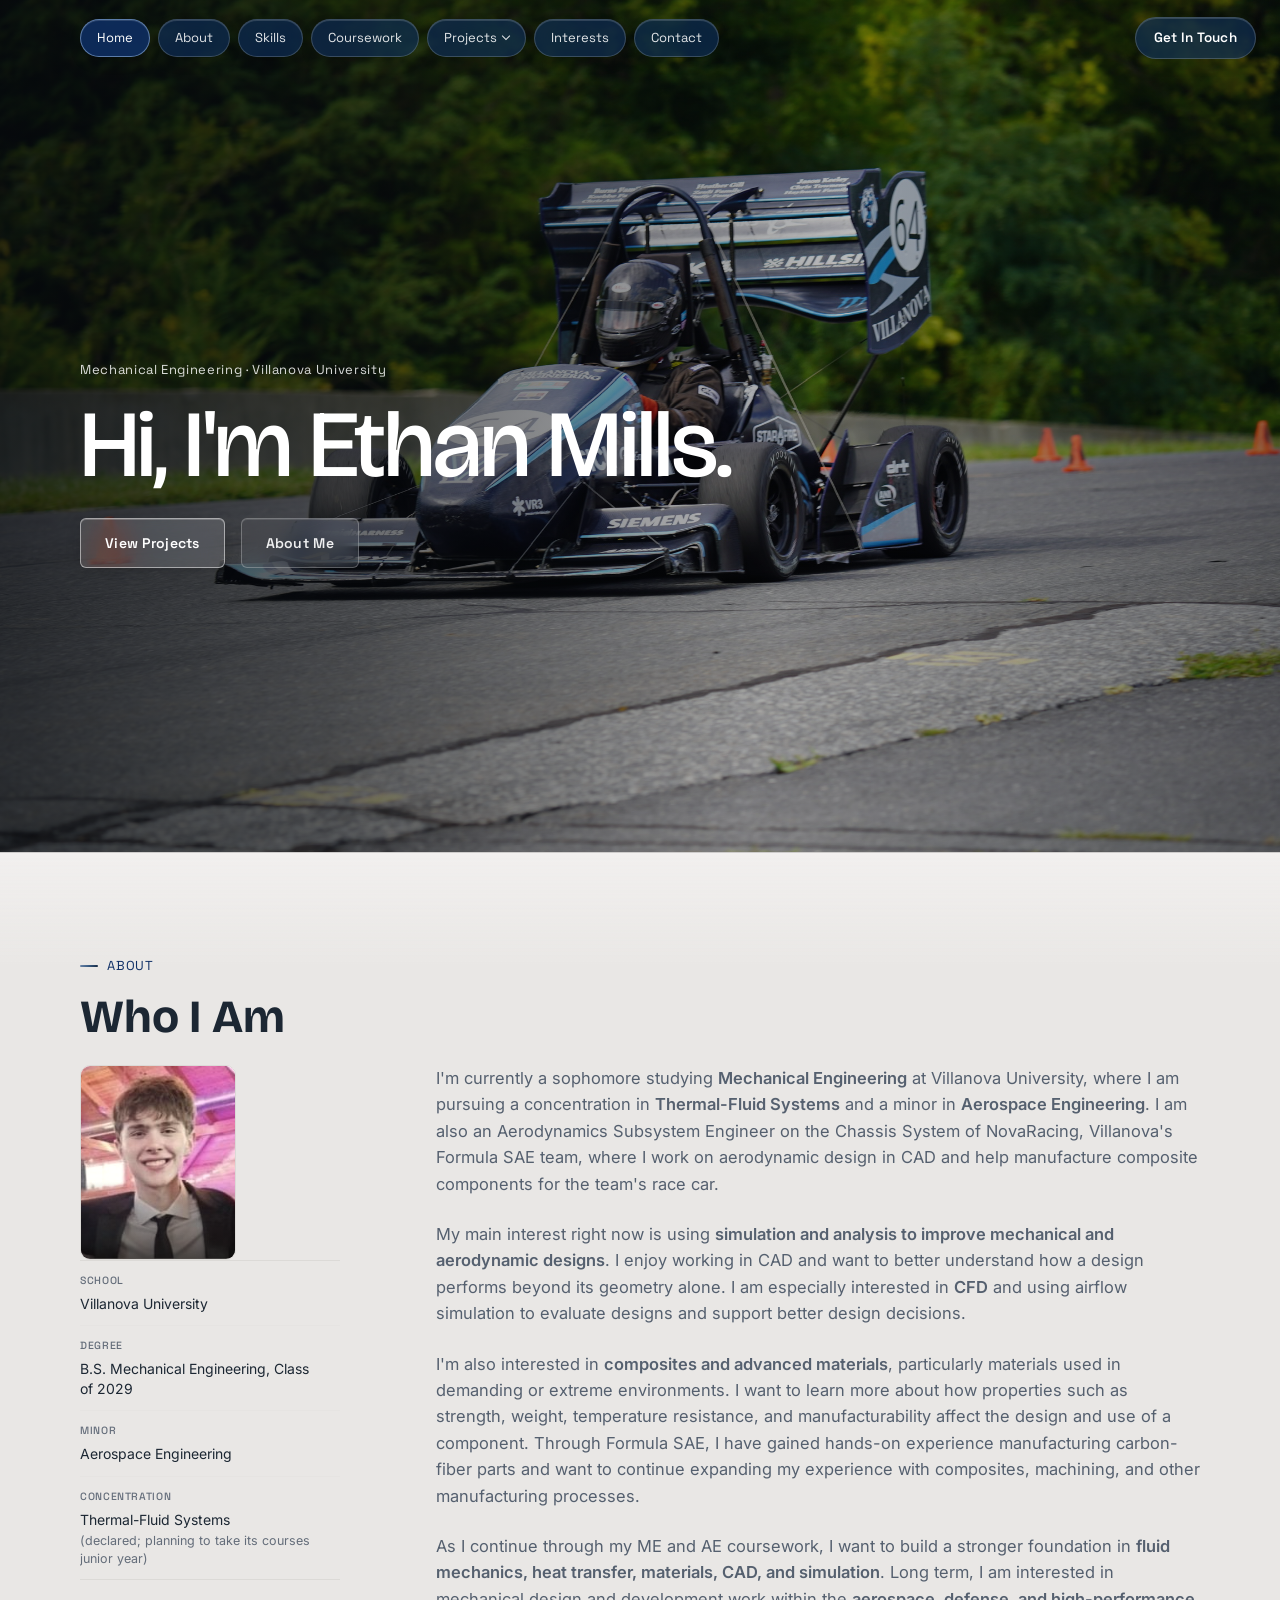
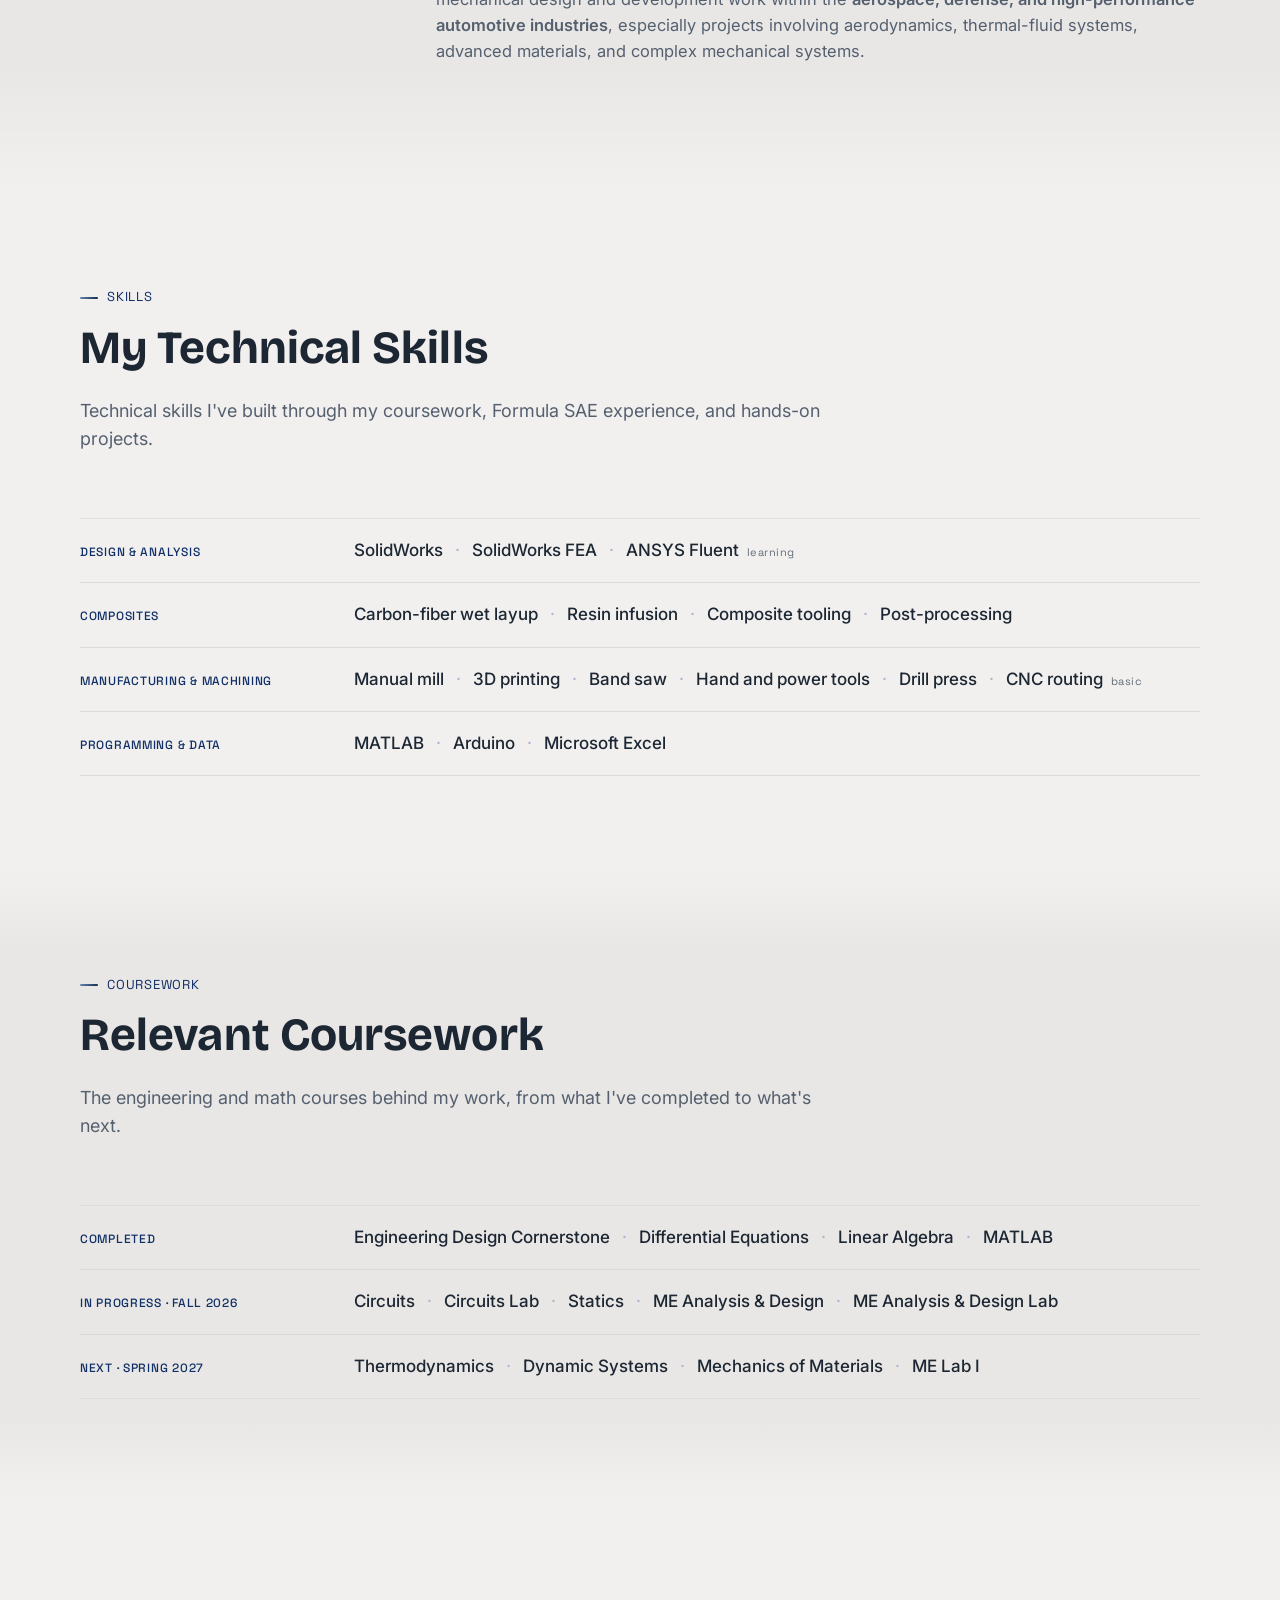
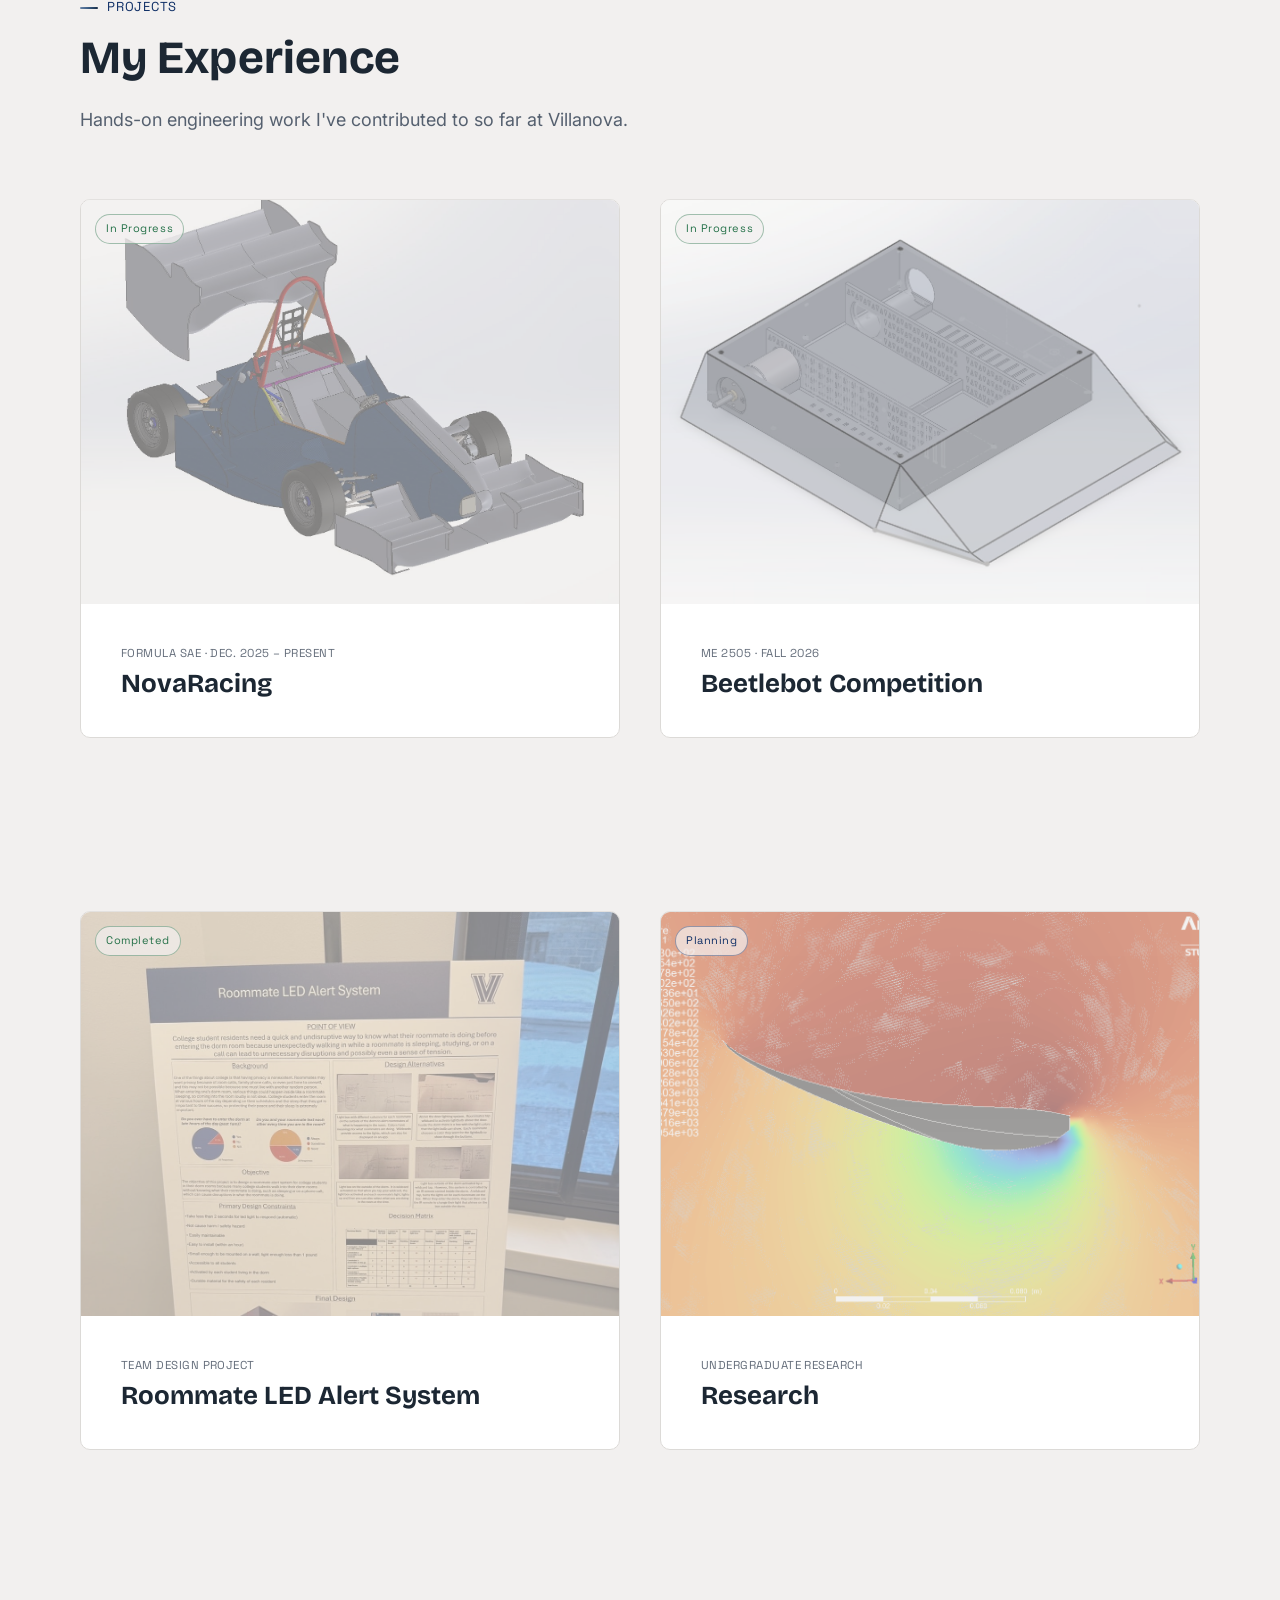
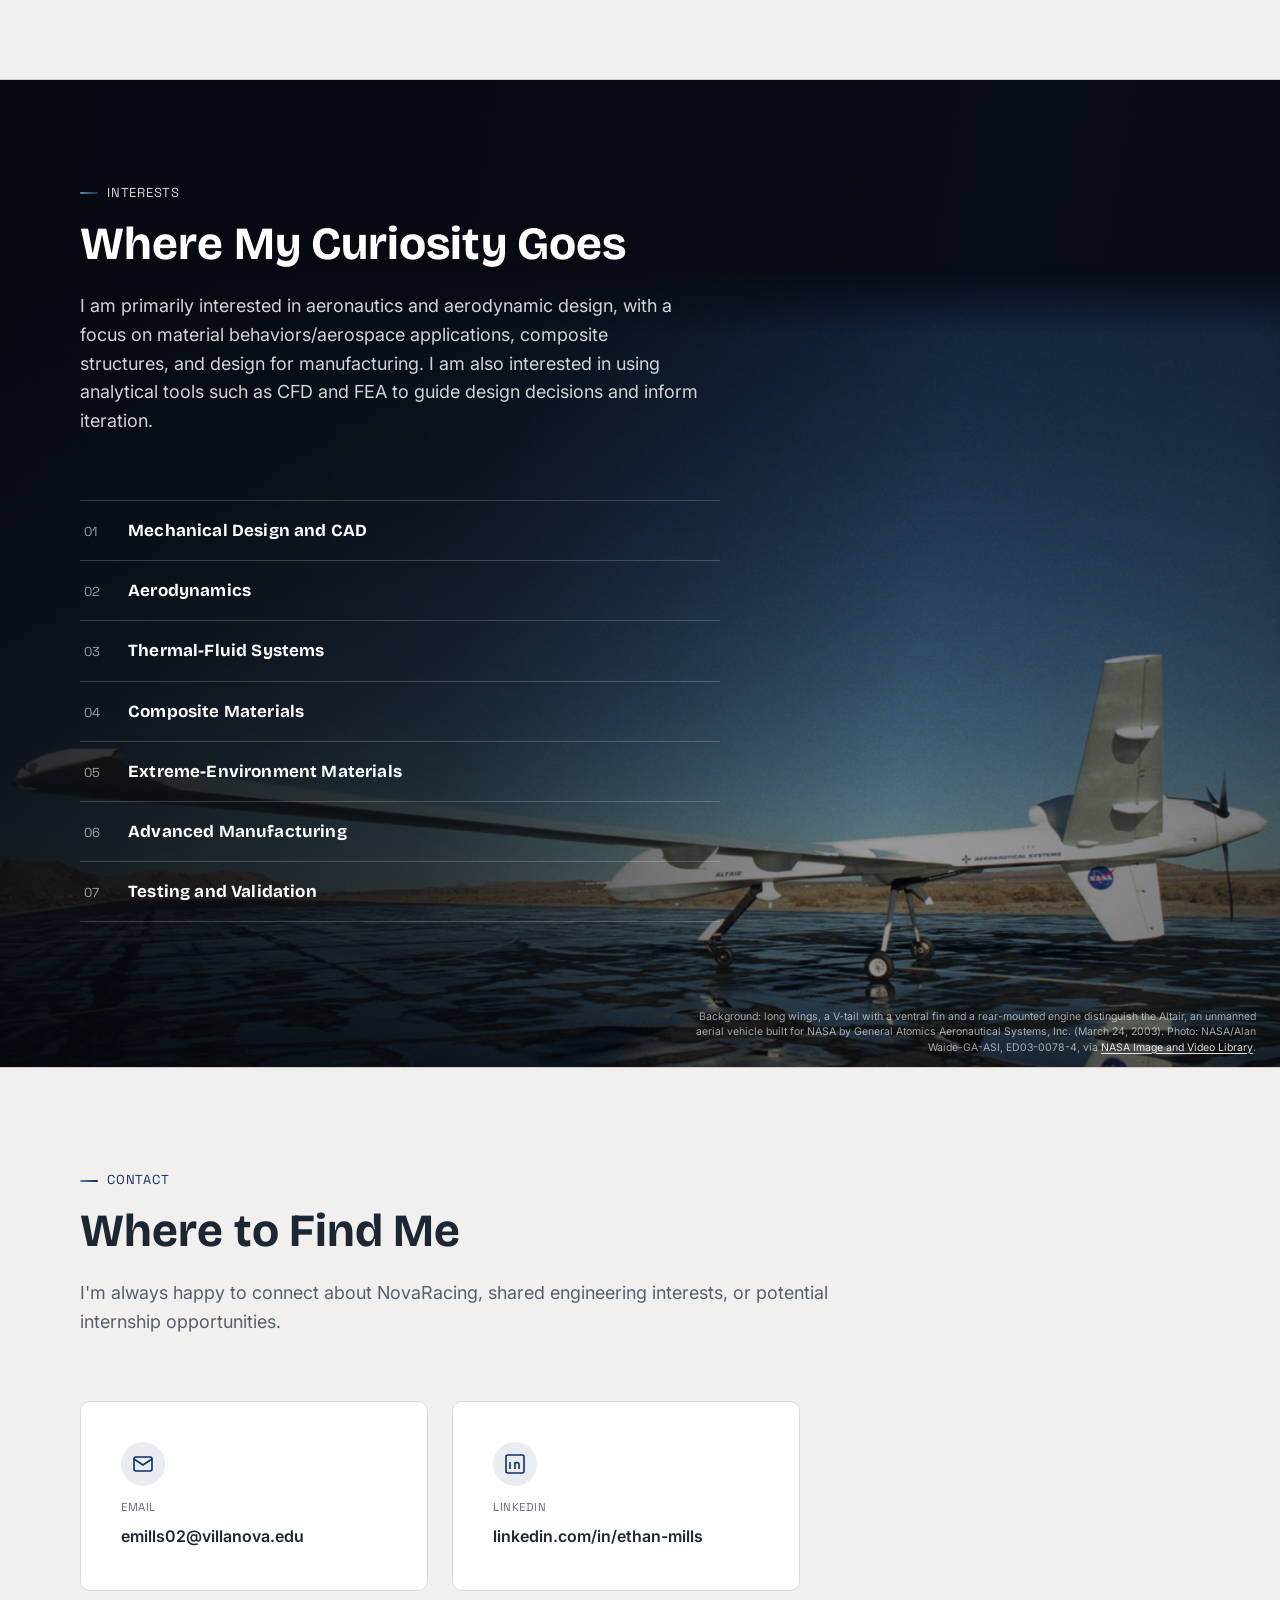
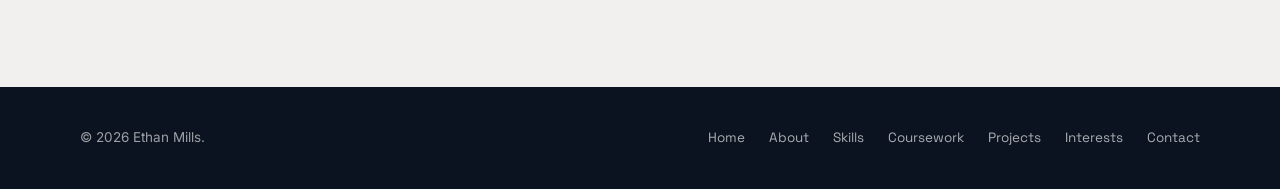
==== index.html @ c55602ef "Beetlebot makerspace header; Roommate LED selected for FRESH - Beetlebot header is now the engineeri" ====
<!DOCTYPE html>
<html lang="en">
<head>
<meta charset="UTF-8">
<meta name="viewport" content="width=device-width, initial-scale=1.0">
<title>Ethan Mills</title>
<meta name="description" content="Ethan Mills: Mechanical Engineering student at Villanova University, Aerospace Engineering minor. Aerodynamics, composites, and next-generation materials.">

<link rel="icon" href="assets/favicon.svg?v=4" type="image/svg+xml">

<link rel="preconnect" href="https://fonts.googleapis.com">
<link rel="preconnect" href="https://fonts.gstatic.com" crossorigin>
<link href="https://fonts.googleapis.com/css2?family=Bricolage+Grotesque:opsz,wght@12..96,400..800&family=Inter:wght@400;500;600;700&family=Space+Grotesk:wght@400;500;600&display=swap" rel="stylesheet">

<link rel="stylesheet" href="css/styles.css?v=92">
</head>
<body>

<div class="bg-grid" aria-hidden="true"></div>
<a class="skip-link" href="#main">Skip to main content</a>

<!-- ============ HEADER / NAV ============ -->
<header class="site-header" id="siteHeader">
  <div class="header-inner">
    <button class="nav-toggle" id="navToggle" aria-expanded="false" aria-controls="mainNav" aria-label="Toggle navigation menu">
      <span></span><span></span><span></span>
    </button>
    <nav class="main-nav" id="mainNav" aria-label="Primary">
      <a href="#home" class="nav-link">Home</a>
      <a href="#about" class="nav-link">About</a>
      <a href="#skills" class="nav-link">Skills</a>
      <a href="#coursework" class="nav-link">Coursework</a>
      <div class="nav-dropdown">
        <a href="#projects" class="nav-link nav-dropdown-trigger">Projects</a>
        <div class="nav-dropdown-menu">
          <a href="novaracing.html">NovaRacing</a>
          <a href="beetlebot.html">Beetlebot Competition</a>
          <a href="roommate-led.html">Roommate LED Alert System</a>
          <a href="#projects">Research</a>
        </div>
      </div>
      <a href="#goals" class="nav-link">Interests</a>
      <a href="#contact" class="nav-link">Contact</a>
    </nav>
    <a href="#contact" class="btn btn-primary btn-sm">Get In Touch</a>
  </div>
</header>

<div class="nav-overlay" id="navOverlay" aria-hidden="true"></div>

<main id="main">

  <!-- ============ HERO ============ -->
  <section class="hero hero--home" id="home">
    <div class="hero-bg" aria-hidden="true">
      <img src="assets/images/hero-vu-car-64.jpg" alt="" width="2304" height="1536">
      <div class="hero-bg-scrim"></div>
    </div>
    <div class="hero-content">
      <p class="eyebrow">Mechanical Engineering &middot; Villanova University</p>
      <h1 class="hero-title">Hi, I'm Ethan Mills.</h1>
      <div class="hero-actions">
        <a href="#projects" class="btn btn-primary">View Projects</a>
        <a href="#about" class="btn btn-ghost">About Me</a>
      </div>
    </div>
  </section>

  <!-- ============ ABOUT ============ -->
  <section class="section section--alt" id="about">
    <div class="section-inner">
      <p class="section-eyebrow">About</p>
      <h2 class="section-title">Who I Am</h2>

      <div class="about-grid">
        <div class="about-photo-wrap reveal">
          <div class="about-photo-frame">
            <img src="assets/images/profile.jpg" alt="Portrait of Ethan Mills" loading="lazy">
          </div>
          <dl class="story-spec about-spec">
            <div><dt>School</dt><dd>Villanova University</dd></div>
            <div><dt>Degree</dt><dd>B.S. Mechanical Engineering, Class of 2029</dd></div>
            <div><dt>Minor</dt><dd>Aerospace Engineering</dd></div>
            <div><dt>Concentration</dt><dd>Thermal-Fluid Systems <span class="spec-aside">(declared; planning to take its courses junior year)</span></dd></div>
          </dl>
        </div>

        <div class="about-copy reveal">
          <p>
            I'm currently a sophomore studying <strong>Mechanical Engineering</strong> at Villanova University, where I am pursuing a concentration in <strong>Thermal-Fluid Systems</strong> and a minor in <strong>Aerospace Engineering</strong>. I am also an Aerodynamics Subsystem Engineer on the Chassis System of NovaRacing, Villanova's Formula SAE team, where I work on aerodynamic design in CAD and help manufacture composite components for the team's race car.
          </p>
          <p>
            My main interest right now is using <strong>simulation and analysis to improve mechanical and aerodynamic designs</strong>. I enjoy working in CAD and want to better understand how a design performs beyond its geometry alone. I am especially interested in <strong>CFD</strong> and using airflow simulation to evaluate designs and support better design decisions.
          </p>
          <p>
            I'm also interested in <strong>composites and advanced materials</strong>, particularly materials used in demanding or extreme environments. I want to learn more about how properties such as strength, weight, temperature resistance, and manufacturability affect the design and use of a component. Through Formula SAE, I have gained hands-on experience manufacturing carbon-fiber parts and want to continue expanding my experience with composites, machining, and other manufacturing processes.
          </p>
          <p>
            As I continue through my ME and AE coursework, I want to build a stronger foundation in <strong>fluid mechanics, heat transfer, materials, CAD, and simulation</strong>. Long term, I am interested in mechanical design and development work within the <strong>aerospace, defense, and high-performance automotive industries</strong>, especially projects involving aerodynamics, thermal-fluid systems, advanced materials, and complex mechanical systems.
          </p>
        </div>
      </div>
    </div>
  </section>

  <!-- ============ SKILLS ============ -->
  <section class="section" id="skills">
    <div class="section-inner">
      <p class="section-eyebrow">Skills</p>
      <h2 class="section-title">My Technical Skills</h2>
      <p class="section-lede">Technical skills I've built through my coursework, Formula SAE experience, and hands-on projects.</p>

      <dl class="spec-table reveal">
        <div class="spec-row">
          <dt>Design &amp; Analysis</dt>
          <dd>
            <ul class="spec-list">
              <li>SolidWorks</li>
              <li>SolidWorks FEA</li>
              <li>ANSYS Fluent <span class="spec-note">learning</span></li>
            </ul>
          </dd>
        </div>
        <div class="spec-row">
          <dt>Composites</dt>
          <dd>
            <ul class="spec-list">
              <li>Carbon-fiber wet layup</li>
              <li>Resin infusion</li>
              <li>Composite tooling</li>
              <li>Post-processing</li>
            </ul>
          </dd>
        </div>
        <div class="spec-row">
          <dt>Manufacturing &amp; Machining</dt>
          <dd>
            <ul class="spec-list">
              <li>Manual mill</li>
              <li>3D printing</li>
              <li>Band saw</li>
              <li>Hand and power tools</li>
              <li>Drill press</li>
              <li>CNC routing <span class="spec-note">basic</span></li>
            </ul>
          </dd>
        </div>
        <div class="spec-row">
          <dt>Programming &amp; Data</dt>
          <dd>
            <ul class="spec-list">
              <li>MATLAB</li>
              <li>Arduino</li>
              <li>Microsoft Excel</li>
            </ul>
          </dd>
        </div>
      </dl>
    </div>
  </section>

  <!-- ============ COURSEWORK ============ -->
  <section class="section section--alt" id="coursework">
    <div class="section-inner">
      <p class="section-eyebrow">Coursework</p>
      <h2 class="section-title">Relevant Coursework</h2>
      <p class="section-lede">The engineering and math courses behind my work, from what I've completed to what's next.</p>

      <dl class="spec-table reveal">
        <div class="spec-row">
          <dt>Completed</dt>
          <dd>
            <ul class="spec-list">
              <li>Engineering Design Cornerstone</li>
              <li>Differential Equations</li>
              <li>Linear Algebra</li>
              <li>MATLAB</li>
            </ul>
          </dd>
        </div>
        <div class="spec-row">
          <dt>In Progress &middot; Fall 2026</dt>
          <dd>
            <ul class="spec-list">
              <li>Circuits</li>
              <li>Circuits Lab</li>
              <li>Statics</li>
              <li>ME Analysis &amp; Design</li>
              <li>ME Analysis &amp; Design Lab</li>
            </ul>
          </dd>
        </div>
        <div class="spec-row">
          <dt>Next &middot; Spring 2027</dt>
          <dd>
            <ul class="spec-list">
              <li>Thermodynamics</li>
              <li>Dynamic Systems</li>
              <li>Mechanics of Materials</li>
              <li>ME Lab I</li>
            </ul>
          </dd>
        </div>
      </dl>
    </div>
  </section>

  <!-- ============ PROJECTS ============ -->
  <section class="section" id="projects">
    <div class="section-inner">
      <p class="section-eyebrow">Projects</p>
      <h2 class="section-title">My Experience</h2>
      <p class="section-lede">Hands-on engineering work I've contributed to so far at Villanova.</p>

      <div class="projects-grid">
        <a href="novaracing.html" class="project-card reveal">
          <div class="project-card-media">
            <img src="assets/images/vu-cad-hero.jpg" alt="Full CAD render of the VU Formula SAE car with front wing, sidepods, and rear wing" width="1338" height="1161" loading="lazy">
            <div class="project-card-tag">In Progress</div>
          </div>
          <div class="project-card-body">
            <span class="project-card-eyebrow">Formula SAE &middot; Dec. 2025 &ndash; Present</span>
            <h3>NovaRacing</h3>
            <div class="project-card-more"><div class="project-card-more-inner">
              <p>Aerodynamic design and composite manufacturing for Villanova's Formula SAE race car, from VU17 carbon-fiber parts to VU18 aero package design.</p>
              <span class="project-card-link">View Project <svg viewBox="0 0 24 24" width="16" height="16" fill="none" stroke="currentColor" stroke-width="2"><path d="M5 12h14M13 5l7 7-7 7"/></svg></span>
            </div></div>
          </div>
        </a>

        <a href="beetlebot.html" class="project-card reveal">
          <div class="project-card-media project-card-media--swap">
            <img class="swap-under" src="assets/images/beetlebot-card-housing.jpg" alt="Isometric CAD view of the Beetlebot interior housing with its drive motor and triangulated divider walls" width="1100" height="825" loading="lazy">
            <img class="swap-over" src="assets/images/beetlebot-card-shell.jpg" alt="Isometric CAD view of the Beetlebot aluminum shell over the housing" width="1100" height="825" loading="lazy">
            <div class="project-card-tag">In Progress</div>
          </div>
          <div class="project-card-body">
            <span class="project-card-eyebrow">ME 2505 &middot; Fall 2026</span>
            <h3>Beetlebot Competition</h3>
            <div class="project-card-more"><div class="project-card-more-inner">
              <p>A group project for ME 2505: designing and building a combat robot for the course's yearly competition, then battling it against other teams' robots.</p>
              <span class="project-card-link">View Project <svg viewBox="0 0 24 24" width="16" height="16" fill="none" stroke="currentColor" stroke-width="2"><path d="M5 12h14M13 5l7 7-7 7"/></svg></span>
            </div></div>
          </div>
        </a>

        <a href="roommate-led.html" class="project-card reveal">
          <div class="project-card-media project-card-media--poster">
            <img src="assets/images/led-poster.jpg" alt="Roommate LED Alert System project poster" width="1206" height="1574" loading="lazy">
            <div class="project-card-tag">Completed</div>
          </div>
          <div class="project-card-body">
            <span class="project-card-eyebrow">Team Design Project</span>
            <h3>Roommate LED Alert System</h3>
            <div class="project-card-more"><div class="project-card-more-inner">
              <p>A light box that shows college roommates what's happening inside the dorm before they walk in. Selected for Villanova's Freshman Engineering Showcase (FRESH); I led the hardware: the SolidWorks enclosure and its fabrication.</p>
              <span class="project-card-link">View Project <svg viewBox="0 0 24 24" width="16" height="16" fill="none" stroke="currentColor" stroke-width="2"><path d="M5 12h14M13 5l7 7-7 7"/></svg></span>
            </div></div>
          </div>
        </a>

        <div class="project-card reveal">
          <div class="project-card-media">
            <img src="assets/images/cfd-pressure-contour.png" alt="ANSYS Fluent pressure contour around an airfoil in a wind tunnel simulation" loading="lazy">
            <div class="project-card-tag project-card-tag--pending">Planning</div>
          </div>
          <div class="project-card-body">
            <span class="project-card-eyebrow">Undergraduate Research</span>
            <h3>Research</h3>
            <div class="project-card-more"><div class="project-card-more-inner">
              <p>Looking to join a professor's lab for hands-on wind tunnel or fluids research. Currently searching for the right opportunity and advisor.</p>
            </div></div>
          </div>
        </div>
      </div>
    </div>
  </section>

  <!-- ============ INTERESTS ============ -->
  <section class="section goals-section" id="goals">
    <div class="goals-bg" aria-hidden="true">
      <img src="assets/images/nasa-altair-uav.jpg" alt="" loading="lazy" width="3000" height="1875">
      <div class="goals-bg-scrim"></div>
    </div>
    <div class="section-inner">
      <p class="section-eyebrow">Interests</p>
      <h2 class="section-title">Where My Curiosity Goes</h2>

      <p class="section-lede">
        I am primarily interested in aeronautics and aerodynamic design, with a focus on material
        behaviors/aerospace applications, composite structures, and design for manufacturing. I am
        also interested in using analytical tools such as CFD and FEA to guide design decisions
        and inform iteration.
      </p>

      <div class="interest-index reveal">
        <div class="interest-row" tabindex="0">
          <div class="interest-row-top"><span class="interest-num">01</span><span class="interest-name">Mechanical Design and CAD</span></div>
          <div class="interest-desc"><p>Designing parts and assemblies for performance, packaging, strength, and manufacturability.</p></div>
        </div>
        <div class="interest-row" tabindex="0">
          <div class="interest-row-top"><span class="interest-num">02</span><span class="interest-name">Aerodynamics</span></div>
          <div class="interest-desc"><p>How airflow interacts with geometry to shape vehicle and component performance.</p></div>
        </div>
        <div class="interest-row" tabindex="0">
          <div class="interest-row-top"><span class="interest-num">03</span><span class="interest-name">Thermal-Fluid Systems</span></div>
          <div class="interest-desc"><p>How heat transfer and fluid flow affect mechanical and aerospace systems.</p></div>
        </div>
        <div class="interest-row" tabindex="0">
          <div class="interest-row-top"><span class="interest-num">04</span><span class="interest-name">Composite Materials</span></div>
          <div class="interest-desc"><p>Lightweight materials with high strength and stiffness for their weight.</p></div>
        </div>
        <div class="interest-row" tabindex="0">
          <div class="interest-row-top"><span class="interest-num">05</span><span class="interest-name">Extreme-Environment Materials</span></div>
          <div class="interest-desc"><p>Materials built for high temperatures, heavy loads, and harsh conditions.</p></div>
        </div>
        <div class="interest-row" tabindex="0">
          <div class="interest-row-top"><span class="interest-num">06</span><span class="interest-name">Advanced Manufacturing</span></div>
          <div class="interest-desc"><p>Machining, additive manufacturing, and composites that turn designs into real parts.</p></div>
        </div>
        <div class="interest-row" tabindex="0">
          <div class="interest-row-top"><span class="interest-num">07</span><span class="interest-name">Testing and Validation</span></div>
          <div class="interest-desc"><p>Comparing predictions with physical tests to see how well a design really works.</p></div>
        </div>
      </div>
    </div>
    <p class="photo-credit">
      Background: long wings, a V-tail with a ventral fin and a rear-mounted engine distinguish the Altair, an unmanned aerial vehicle built for NASA by General Atomics Aeronautical Systems, Inc. (March 24, 2003).
      Photo: NASA/Alan Waide-GA-ASI, ED03-0078-4, via <a href="https://images.nasa.gov/details/ED03-0078-4" target="_blank" rel="noopener noreferrer">NASA Image and Video Library</a>.
    </p>
  </section>

  <!-- ============ CONTACT ============ -->
  <section class="section" id="contact">
    <div class="section-inner">
      <p class="section-eyebrow">Contact</p>
      <h2 class="section-title">Where to Find Me</h2>
      <p class="section-lede">
        I'm always happy to connect about NovaRacing, shared engineering interests, or potential
        internship opportunities.
      </p>

      <div class="contact-grid">
        <a class="contact-card reveal" href="mailto:emills02@villanova.edu">
          <span class="contact-icon" aria-hidden="true">
            <svg viewBox="0 0 24 24" width="24" height="24" fill="none" stroke="currentColor" stroke-width="1.6"><rect x="3" y="5" width="18" height="14" rx="2"/><path d="M3 7l9 6 9-6"/></svg>
          </span>
          <span class="contact-label">Email</span>
          <span class="contact-value">emills02@villanova.edu</span>
        </a>

        <a class="contact-card reveal" href="https://www.linkedin.com/in/ethan-mills-78b522292" target="_blank" rel="noopener noreferrer">
          <span class="contact-icon" aria-hidden="true">
            <svg viewBox="0 0 24 24" width="24" height="24" fill="none" stroke="currentColor" stroke-width="1.6"><rect x="3" y="3" width="18" height="18" rx="2"/><path d="M7 10v7M7 7v.01M12 17v-4.5a2 2 0 0 1 4 0V17M12 17v-7"/></svg>
          </span>
          <span class="contact-label">LinkedIn</span>
          <span class="contact-value">linkedin.com/in/ethan-mills</span>
        </a>
      </div>
    </div>
  </section>

</main>

<!-- ============ FOOTER ============ -->
<footer class="site-footer">
  <div class="footer-inner">
    <span>&copy; <span id="year"></span> Ethan Mills.</span>
    <nav class="footer-nav" aria-label="Footer">
      <a href="#home">Home</a>
      <a href="#about">About</a>
      <a href="#skills">Skills</a>
      <a href="#coursework">Coursework</a>
      <a href="#projects">Projects</a>
      <a href="#goals">Interests</a>
      <a href="#contact">Contact</a>
    </nav>
  </div>
</footer>

<script src="js/main.js?v=50"></script>
</body>
</html>
---- css/styles.css ----
/* ===================================================================
   Ethan Mills — Engineering Portfolio
   Professional light design system — dark blue on white and gray.
=================================================================== */

:root{
  /* Professional light base — one flat, neutral off-white everywhere
     (#F2F0EF — barely off pure white, gray-leaning, no yellow), with
     white cards layered on top for depth/separation. */
  --bg:            #f2f0ef;
  --bg-rgb:        242,240,239;
  --bg-alt:        #e9e7e5;
  --surface:       #ffffff;
  --surface-2:     #f7f6f5;
  --border:        #dcdad7;
  --border-soft:   #e6e4e2;

  --text:          #1c2733;
  --text-dim:      #55606f;
  --text-faint:    #646d7a;  /* 4.6:1 on --bg, 5.3:1 on white */

  /* Primary accent: dark, saturated navy blue — tertiary color, used for
     interactive elements, emphasis, and the header bar */
  --accent:        #0f2f66;
  --accent-rgb:    15,47,102;
  --accent-dim:    #a9b8d0;
  --accent-soft:   #254a8c;

  /* Secondary accent: kept for structural compatibility, muted gray-blue */
  --accent-2:      #5b6b80;
  --accent-2-rgb:  91,107,128;

  --success:       #237047;  /* darkened for small-text contrast */
  --success-rgb:   35,112,71;

  /* Jet gradient — a light-to-dark navy progression (previously a
     blue/red/amber rainbow) so trim accents read as solid and
     professional rather than multicolored. */
  --jet-blue:  #6f89ab;
  --jet-red:   #35577e;
  --jet-amber: #16283f;
  --gradient-jet: linear-gradient(135deg, var(--jet-blue) 0%, var(--jet-red) 52%, var(--jet-amber) 100%);

  /* Unused legacy variant, left as-is (no active consumers). */
  --jet-blue-vivid:  #1a6fd1;
  --jet-red-vivid:   #e9637b;
  --jet-amber-vivid: #e8af5e;
  --jet-black-lead:  #05070c;
  --jet-navy-lead:   #0c2247;
  --gradient-jet-btn: linear-gradient(135deg, var(--jet-black-lead) 0%, var(--jet-navy-lead) 16%, var(--jet-blue-vivid) 38%, var(--jet-blue-vivid) 50%, var(--jet-red-vivid) 76%, var(--jet-amber-vivid) 100%);

  /* Three type roles, used consistently across both pages:
     --font-head  headers and titles
     --font-body  body text (paragraphs, list items, captions)
     --font-mono  navigation, buttons, and small labels */
  --font-head: 'Bricolage Grotesque', 'Inter', sans-serif;
  --font-body: 'Inter', sans-serif;
  --font-mono: 'Space Grotesk', ui-monospace, monospace;

  --space-xs: 8px;
  --space-sm: 16px;
  --space-md: 24px;
  --space-lg: 40px;
  --space-xl: 64px;
  --space-2xl: 96px;

  --radius: 10px;
  --radius-sm: 6px;

  --header-h: 76px;
  /* Side padding for page content. Wider on desktop so the collapsed nav
     hamburger sits in empty space at the left instead of over content. */
  --gutter: var(--space-md);

  --ease: cubic-bezier(0.22, 1, 0.36, 1);
  --ease-soft: cubic-bezier(0.45, 0, 0.2, 1);
}
@media (min-width: 901px){ :root{ --gutter: 80px; } }

/* ============ RESET ============ */
*, *::before, *::after{ box-sizing: border-box; }
html{ scroll-behavior: smooth; }
@media (prefers-reduced-motion: reduce){
  html{ scroll-behavior: auto; }
  *, *::before, *::after{ animation-duration: 0.001ms !important; animation-iteration-count: 1 !important; transition-duration: 0.001ms !important; scroll-behavior: auto !important; }
}

body{
  margin: 0;
  background: var(--bg);
  color: var(--text);
  font-family: var(--font-body);
  font-size: 16px;
  line-height: 1.6;
  -webkit-font-smoothing: antialiased;
  overflow-x: hidden;
}

img{ max-width: 100%; display: block; }
a{ color: inherit; text-decoration: none; }
ul{ margin: 0; padding: 0; list-style: none; }
h1,h2,h3,h4{ font-family: var(--font-head); font-weight: 700; margin: 0; line-height: 1.05; letter-spacing: 0.002em; }
p{ margin: 0; }
button{ font-family: inherit; cursor: pointer; background: none; border: none; color: inherit; }

:focus-visible{ outline: 2px solid var(--accent); outline-offset: 3px; border-radius: 4px; }

.skip-link{
  position: absolute; left: -9999px; top: 0;
  background: var(--accent); color: #ffffff;
  padding: 12px 18px; z-index: 999; font-weight: 600;
  border-radius: 0 0 8px 0;
}
.skip-link:focus{ left: 0; }

/* Custom scrollbar — thin, signal-blue thumb on graphite track */
html{ scrollbar-color: var(--accent-dim) var(--bg-alt); scrollbar-width: thin; }
::-webkit-scrollbar{ width: 10px; height: 10px; }
::-webkit-scrollbar-track{ background: var(--bg-alt); }
::-webkit-scrollbar-thumb{ background: linear-gradient(180deg, var(--jet-blue), var(--jet-red)); border-radius: 6px; border: 2px solid var(--bg-alt); opacity: 0.7; }
::-webkit-scrollbar-thumb:hover{ background: linear-gradient(180deg, var(--jet-blue), var(--jet-amber)); }

.bg-grid{
  position: fixed; inset: 0; z-index: 0; pointer-events: none;
  background-image:
    radial-gradient(ellipse 46% 30% at 8% 6%, rgba(var(--accent-rgb),0.045), transparent 68%),
    radial-gradient(ellipse 42% 28% at 92% 90%, rgba(var(--accent-rgb),0.035), transparent 68%),
    linear-gradient(rgba(var(--accent-rgb),0.05) 1px, transparent 1px),
    linear-gradient(90deg, rgba(var(--accent-rgb),0.05) 1px, transparent 1px);
  background-size: auto, auto, 56px 56px, 56px 56px;
  background-repeat: no-repeat, no-repeat, repeat, repeat;
  mask-image: radial-gradient(ellipse 80% 60% at 50% 0%, black 40%, transparent 90%);
}

/* ============ LAYOUT ============ */
.section{ position: relative; z-index: 1; padding: var(--space-2xl) var(--gutter); }
.section--alt{ background: linear-gradient(180deg, transparent, var(--bg-alt) 12%, var(--bg-alt) 88%, transparent); }
.section-inner{ max-width: 1180px; margin: 0 auto; }

.section-eyebrow{
  font-family: var(--font-mono); font-size: 13px; letter-spacing: 0.06em;
  color: var(--accent); margin-bottom: var(--space-sm); text-transform: uppercase;
  display: inline-flex; align-items: center; gap: 9px;
}
.section-eyebrow::before{
  content: ""; display: inline-block; width: 18px; height: 2px; border-radius: 2px;
  background: var(--gradient-jet); flex-shrink: 0;
}
.section-title{ font-size: clamp(30px, 4vw, 46px); margin-bottom: var(--space-md); }
.section-lede{ font-size: 18px; color: var(--text-dim); max-width: 760px; margin-bottom: var(--space-xl); }

/* Reveal: a technical "drafting wipe" instead of a plain fade */
.reveal{
  opacity: 0; transform: translateY(18px);
  clip-path: inset(0 0 12% 0);
  transition: opacity 0.6s var(--ease), transform 0.6s var(--ease), clip-path 0.6s var(--ease);
}
.reveal.is-visible{ opacity: 1; transform: none; clip-path: inset(0 0 0 0); }

/* ============ BUTTONS ============ */
.btn{
  display: inline-flex; align-items: center; gap: 8px;
  padding: 13px 24px; border-radius: var(--radius-sm);
  font-family: var(--font-mono); font-weight: 600; font-size: 14px; letter-spacing: 0.02em;
  border: 1px solid transparent;
  transition: transform 0.2s var(--ease), background 0.2s var(--ease), border-color 0.2s var(--ease), box-shadow 0.2s var(--ease);
  white-space: nowrap; position: relative;
}
.btn:hover{ transform: translateY(-2px); }
/* Glass "window" buttons: a dark, faintly translucent pane with a soft
   blue glow, rather than a solid filled box. Primary carries a
   brighter glow and accent-colored text; ghost is the quieter twin. */
.btn-primary{
  background: rgba(var(--bg-rgb),0.55); color: var(--accent);
  border-color: rgba(var(--accent-rgb),0.45);
  box-shadow: 0 0 18px -2px rgba(var(--accent-rgb),0.35), inset 0 0 14px -6px rgba(var(--accent-rgb),0.25);
  backdrop-filter: blur(6px); -webkit-backdrop-filter: blur(6px);
}
.btn-primary:hover{
  border-color: var(--accent); background: rgba(var(--bg-rgb),0.7);
  box-shadow: 0 0 26px -2px rgba(var(--accent-rgb),0.55), inset 0 0 18px -6px rgba(var(--accent-rgb),0.35);
}
.btn-ghost{
  background: rgba(var(--bg-rgb),0.35); border-color: rgba(var(--accent-rgb),0.2); color: var(--text);
  box-shadow: 0 0 12px -4px rgba(var(--accent-rgb),0.16);
  backdrop-filter: blur(6px); -webkit-backdrop-filter: blur(6px);
}
.btn-ghost:hover{
  border-color: rgba(var(--accent-rgb),0.5); background: rgba(var(--bg-rgb),0.5);
  box-shadow: 0 0 18px -4px rgba(var(--accent-rgb),0.3);
}
.btn-sm{ padding: 9px 18px; font-size: 13.5px; }

/* ============ HEADER ============ */
/* No bar: the header is a transparent, click-through layer holding
   floating glass bubbles. Nothing on .site-header itself may use
   transform/filter/backdrop-filter, or it would become the containing
   block for the fixed mobile drawer inside it. */
.site-header{
  position: fixed; top: 0; left: 0; right: 0; z-index: 100;
  height: var(--header-h); display: flex; align-items: center;
  pointer-events: none;
}
/* Full width and unpositioned, so the hamburger anchors to the viewport's
   left edge (in the page gutter) and the bubbles start just right of it. */
.header-inner{
  width: 100%; padding: 0 var(--space-md) 0 var(--gutter);
  display: flex; align-items: center; gap: var(--space-md);
}
.nav-toggle, .main-nav, .header-inner > .btn{ pointer-events: auto; }
.header-inner > .btn{ margin-left: auto; }

/* Shared glass-bubble surface. Navy-tinted so it stays legible over the
   dark photo heroes and the light page alike. */
.nav-link, .nav-toggle, .site-header .btn-primary{
  background: rgba(var(--accent-rgb),0.58);
  border: 1px solid rgba(255,255,255,0.18);
  backdrop-filter: blur(16px) saturate(1.6); -webkit-backdrop-filter: blur(16px) saturate(1.6);
  box-shadow: 0 6px 20px -10px rgba(0,0,0,0.45), inset 0 1px 0 rgba(255,255,255,0.14);
}

.main-nav{ display: flex; align-items: center; gap: 8px; }
.nav-link{
  display: inline-flex; align-items: center; padding: 8px 16px; border-radius: 999px;
  font-family: var(--font-mono); font-size: 13px; color: rgba(255,255,255,0.88); white-space: nowrap;
  transition: background 0.2s var(--ease), border-color 0.2s var(--ease), color 0.2s var(--ease);
}
.nav-link:hover{ background: rgba(var(--accent-rgb),0.78); border-color: rgba(255,255,255,0.32); color: #ffffff; }
.nav-link.is-active{ background: rgba(var(--accent-rgb),0.86); border-color: rgba(157,192,239,0.55); color: #ffffff; }

/* The CTA: the same glass fill as the hamburger and nav bubbles, so it
   reads at the same opacity all the way down the page. */
.site-header .btn-primary{
  color: #ffffff; border-radius: 999px;
}
.site-header .btn-primary:hover{ background: var(--accent); border-color: rgba(255,255,255,0.7); }

/* Hero buttons sit on a dark photo: light glass */
.hero .btn-primary{
  background: rgba(255,255,255,0.14); color: #ffffff; border-color: rgba(255,255,255,0.5);
  backdrop-filter: blur(14px) saturate(1.5); -webkit-backdrop-filter: blur(14px) saturate(1.5);
  box-shadow: 0 4px 20px -8px rgba(0,0,0,0.45), inset 0 1px 0 rgba(255,255,255,0.22);
}
.hero .btn-primary:hover{ background: rgba(255,255,255,0.24); border-color: rgba(255,255,255,0.8); }
.hero .btn-ghost{
  background: rgba(255,255,255,0.05); color: rgba(255,255,255,0.92); border-color: rgba(255,255,255,0.26);
  backdrop-filter: blur(10px) saturate(1.3); -webkit-backdrop-filter: blur(10px) saturate(1.3);
  box-shadow: inset 0 1px 0 rgba(255,255,255,0.12);
}
.hero .btn-ghost:hover{ background: rgba(255,255,255,0.12); border-color: rgba(255,255,255,0.5); }

/* Hamburger: a round glass bubble. On desktop it sits out in the left
   page gutter, clear of the content, and only appears once the bubbles
   collapse into it. */
.nav-toggle{
  position: absolute; left: var(--space-md); top: 50%; z-index: 210;
  display: flex; flex-direction: column; justify-content: center; gap: 5px;
  width: 42px; height: 42px; border-radius: 999px;
  opacity: 0; visibility: hidden; pointer-events: none;
  transform: translateY(-50%) scale(0.6);
  transition: opacity 0.25s var(--ease), transform 0.35s var(--ease), visibility 0s linear 0.35s;
}
.nav-toggle span{ display: block; width: 18px; height: 2px; margin: 0 auto; background: #ffffff; transition: transform 0.5s var(--ease-soft), opacity 0.3s var(--ease-soft); }
.nav-toggle[aria-expanded="true"] span:nth-child(1){ transform: translateY(7px) rotate(45deg); }
.nav-toggle[aria-expanded="true"] span:nth-child(2){ opacity: 0; }
.nav-toggle[aria-expanded="true"] span:nth-child(3){ transform: translateY(-7px) rotate(-45deg); }

/* Projects nav dropdown. Left-aligned under its bubble (not centered),
   so it can't run off the left edge now that the nav is left-justified. */
.nav-dropdown{ position: relative; }
.nav-dropdown-trigger{ gap: 6px; }
.nav-dropdown-trigger::after{
  content: ""; width: 6px; height: 6px; margin-top: -3px;
  border-right: 1.5px solid currentColor; border-bottom: 1.5px solid currentColor;
  transform: rotate(45deg); transition: transform 0.2s var(--ease);
}
.nav-dropdown:hover .nav-dropdown-trigger::after,
.nav-dropdown:focus-within .nav-dropdown-trigger::after{ transform: rotate(225deg); margin-top: 3px; }
.nav-dropdown-menu{
  position: absolute; top: 100%; left: 0; margin-top: 10px;
  transform: translateY(4px); min-width: 240px; padding: 8px;
  display: flex; flex-direction: column; gap: 2px;
  background: rgba(10,18,32,0.72); border: 1px solid rgba(255,255,255,0.16); border-radius: 16px;
  backdrop-filter: blur(20px) saturate(1.6); -webkit-backdrop-filter: blur(20px) saturate(1.6);
  box-shadow: 0 24px 48px -24px rgba(0,0,0,0.55);
  opacity: 0; visibility: hidden; pointer-events: none;
  /* Closing waits a beat so a slightly diagonal path to the menu doesn't
     drop it; opening is immediate. */
  transition: opacity 0.2s var(--ease) 0.15s, transform 0.2s var(--ease) 0.15s, visibility 0s linear 0.35s;
}
/* Invisible bridge across the gap between the trigger and the menu, so
   the cursor never leaves .nav-dropdown on its way down. */
.nav-dropdown-menu::before{
  content: ""; position: absolute; left: 0; right: 0; top: -14px; height: 14px;
}
.nav-dropdown:hover .nav-dropdown-menu,
.nav-dropdown:focus-within .nav-dropdown-menu{
  opacity: 1; visibility: visible; pointer-events: auto; transform: translateY(0);
  transition-delay: 0s;
}
.nav-dropdown-menu a{
  font-family: var(--font-mono); font-size: 13px; color: rgba(255,255,255,0.8);
  padding: 10px 12px; border-radius: 10px; white-space: nowrap;
  transition: background 0.2s var(--ease), color 0.2s var(--ease);
}
.nav-dropdown-menu a:hover{ background: rgba(255,255,255,0.12); color: #ffffff; }

/* Each bubble's position in the row/column, for staggered animations. */
.main-nav > :nth-child(1){ --i: 0; }
.main-nav > :nth-child(2){ --i: 1; }
.main-nav > :nth-child(3){ --i: 2; }
.main-nav > :nth-child(4){ --i: 3; }
.main-nav > :nth-child(5){ --i: 4; }
.main-nav > :nth-child(6){ --i: 5; }
.main-nav > :nth-child(7){ --i: 6; }

/* Desktop: leaving the top of the page collapses the bubbles, right to
   left, into the hamburger; returning to the very top plays that back,
   left to right. Anywhere else, the hamburger opens the row across beside
   it (.is-expanded). --i is each bubble's position in the row; JS sets
   --collapse-x to its distance from the hamburger. */
@media (min-width: 901px){
  .nav-toggle{ left: 18px; }
  .main-nav > *{
    --d: calc(var(--i) * 40ms);
    transition: opacity 0.3s var(--ease) var(--d), transform 0.4s var(--ease) var(--d), visibility 0s linear var(--d);
  }
  .site-header.is-condensed:not(.is-expanded) .main-nav{ pointer-events: none; }
  .site-header.is-condensed:not(.is-expanded) .main-nav > *{
    --d: calc((6 - var(--i)) * 30ms);
    opacity: 0; visibility: hidden; pointer-events: none;
    transform: translateX(var(--collapse-x, calc(var(--i) * -30px - 16px))) scale(0.3);
    transition: opacity 0.3s var(--ease) calc(var(--d) + 0.1s), transform 0.4s var(--ease) var(--d), visibility 0s linear calc(var(--d) + 0.4s);
  }
  .site-header.is-condensed .nav-toggle{
    opacity: 1; visibility: visible; pointer-events: auto; transform: translateY(-50%) scale(1);
    transition: opacity 0.3s var(--ease) 0.12s, transform 0.4s var(--ease) 0.12s, visibility 0s linear 0s;
  }
}

/* Mobile: the hamburger is always there. Tapping it fans the nav bubbles
   out downward beneath it, one after another (the same glass bubbles as
   desktop); closing plays it back from the bottom up. Projects is a
   tap-to-toggle dropdown whose panel slides out to the right of its
   bubble. Hover/focus never open it here (JS toggles .is-open). */
@media (max-width: 900px){
  .nav-toggle{ opacity: 1; visibility: visible; pointer-events: auto; transform: translateY(-50%); transition: none; }
  /* The whole column of bubbles opens as ONE piece: a single GPU layer
     that slides down 10px and fades in. Staggering six separate bubbles
     read as stepping, frame by frame, and cost six layers. */
  .main-nav{
    position: fixed; top: calc(var(--header-h) - 10px); left: var(--space-md); z-index: 200;
    flex-direction: column; align-items: flex-start; gap: 8px; pointer-events: none;
    opacity: 0; visibility: hidden;
    transform: translate3d(0, -10px, 0); backface-visibility: hidden; will-change: opacity, transform;
    transition: opacity 0.22s var(--ease), transform 0.3s var(--ease), visibility 0s linear 0.3s;
  }
  .main-nav.is-open{
    opacity: 1; visibility: visible; transform: translate3d(0, 0, 0);
    transition: opacity 0.3s var(--ease), transform 0.4s var(--ease), visibility 0s linear 0s;
  }
  /* Phones can't afford live backdrop blur on elements that animate (every
     frame re-blurs what's behind them, so the fan-out dropped frames). Here
     the bubbles and the Projects panel use a near-solid navy instead, and
     the animated properties are promoted up front. */
  .main-nav .nav-link{
    background: rgba(var(--accent-rgb),0.94);
    backdrop-filter: none; -webkit-backdrop-filter: none;
    box-shadow: inset 0 1px 0 rgba(255,255,255,0.14);
  }
  /* The always-visible glass buttons sit over the dimmer as it fades in;
     with live blur they would re-blur every frame of that fade. */
  .nav-toggle, .site-header .btn-primary{
    background: rgba(var(--accent-rgb),0.92);
    backdrop-filter: none; -webkit-backdrop-filter: none;
  }
  .main-nav .nav-link.is-active{ background: rgb(var(--accent-rgb)); }
  /* Bubbles themselves don't animate (they ride the column's layer). */
  .main-nav > *{ opacity: 1; visibility: inherit; transform: none; transition: none; pointer-events: none; }
  .main-nav.is-open > *{ pointer-events: auto; }
  .nav-link{ font-size: 14px; padding: 10px 18px; }
  .nav-dropdown-trigger::after,
  .nav-dropdown:hover .nav-dropdown-trigger::after,
  .nav-dropdown:focus-within .nav-dropdown-trigger::after{ transform: rotate(-45deg); margin: 0 0 0 2px; }
  .nav-dropdown.is-open .nav-dropdown-trigger::after{ transform: rotate(135deg); }
  .nav-dropdown .nav-dropdown-menu,
  .nav-dropdown:hover .nav-dropdown-menu,
  .nav-dropdown:focus-within .nav-dropdown-menu{
    top: 0; left: calc(100% + 8px); margin-top: 0; min-width: 0; width: max-content;
    max-width: calc(100vw - 170px); padding: 6px;
    background: rgba(10,18,32,0.96); backdrop-filter: none; -webkit-backdrop-filter: none;
    will-change: opacity, transform;
    opacity: 0; visibility: hidden; pointer-events: none; transform: translate3d(-10px, 0, 0);
    box-shadow: none; backface-visibility: hidden;
    transition: opacity 0.3s var(--ease-soft), transform 0.4s var(--ease-soft), visibility 0s linear 0.4s;
  }
  .nav-dropdown.is-open .nav-dropdown-menu{
    opacity: 1; visibility: visible; pointer-events: auto; transform: translate3d(0, 0, 0);
    transition: opacity 0.45s var(--ease-soft), transform 0.55s var(--ease-soft), visibility 0s linear 0s;
  }
  .nav-dropdown-menu::before{ display: none; }
  .nav-dropdown-menu a{ white-space: normal; padding: 9px 12px; }
}

/* Softens the page behind the open nav panel; click it to close. Sits
   below the header (z-index 100) so it never covers the drawer, which
   lives inside the header's stacking context. */
.nav-overlay{
  position: fixed; inset: 0; z-index: 90; background: rgba(8,14,26,0.3);
  backdrop-filter: blur(3px); -webkit-backdrop-filter: blur(3px);
  opacity: 0; pointer-events: none; transition: opacity 0.3s var(--ease);
}
.nav-overlay.is-open{ opacity: 1; pointer-events: auto; }
/* Phones: dim without blurring the whole page, which is expensive to fade. */
@media (max-width: 900px){
  .nav-overlay{ background: rgba(8,14,26,0.45); backdrop-filter: none; -webkit-backdrop-filter: none; will-change: opacity; }
}

/* ============ HERO ============ */
/* Full-bleed photo background, SpaceX-style: the image fills the section
   edge to edge at full opacity and simply stops where the section ends —
   no fade-out mask — so that hard edge itself reads as the section's
   border against the page below. A dark scrim over the photo (not on the
   edges) keeps the hero copy legible. */
.hero{
  position: relative; min-height: 100svh;
  display: flex; align-items: center; padding-top: var(--header-h);
  overflow: hidden; border-bottom: 1px solid rgba(0,0,0,0.15);
}
.hero-bg{ position: absolute; inset: 0; z-index: 0; }
.hero-bg img{
  width: 100%; height: 100%; object-fit: cover; object-position: center 55%;
}
.hero-bg-scrim{
  position: absolute; inset: 0;
  background: linear-gradient(100deg, rgba(6,9,14,0.8) 0%, rgba(6,9,14,0.6) 32%, rgba(6,9,14,0.28) 62%, rgba(6,9,14,0.48) 100%);
}
/* Home hero: the photo is shown whole. On desktop the section takes the
   photo's own 3:2 shape so nothing is cropped; phones can't fit a 3:2
   frame at full height, so there the photo covers, centered on the car. */
.hero--home .hero-bg img{ object-position: 42% 50%; }
@media (min-width: 901px){
  .hero--home{ min-height: 0; aspect-ratio: 3 / 2; }
}
.hero .eyebrow{ color: rgba(255,255,255,0.85); }
.hero-title{ color: #ffffff; }
.hero-lede{ color: rgba(255,255,255,0.8); }

.hero-content{ position: relative; z-index: 1; max-width: 1280px; margin: 0 auto; width: 100%; padding: var(--space-xl) var(--gutter); }
.eyebrow{ font-family: var(--font-mono); font-size: 13px; color: var(--accent); letter-spacing: 0.05em; margin-bottom: var(--space-sm); }
.hero-title{
  font-size: clamp(46px, 7.4vw, 100px); max-width: 900px; margin-bottom: var(--space-md);
  font-weight: 500; letter-spacing: -0.02em; line-height: 1.02;
}
.hero-lede{ font-size: 18px; color: var(--text-dim); max-width: 540px; margin-bottom: var(--space-lg); }
.hero-actions{ display: flex; gap: var(--space-sm); flex-wrap: wrap; }

/* ============ ABOUT ============ */
.about-grid{ display: grid; grid-template-columns: 260px 1fr; gap: var(--space-2xl); }
@media (max-width: 860px){ .about-grid{ grid-template-columns: 1fr; gap: var(--space-lg); } }

.about-photo-wrap{ align-self: start; }
.about-photo-frame{
  position: relative; border-radius: var(--radius); overflow: hidden;
  border: 1px solid var(--border); aspect-ratio: 4 / 5; background: var(--surface);
  max-width: 60%; margin: 0;
}
.about-photo-frame::after{ content: ""; position: absolute; inset: 0; background: linear-gradient(180deg, transparent 60%, rgba(9,7,5,0.7)); pointer-events: none; }
.about-photo-frame img{ width: 100%; height: 100%; object-fit: cover; object-position: 50% 20%; filter: sepia(0.12) saturate(0.92); }
/* Degree facts stacked under the headshot */
/* Degree facts under the headshot, in the same label/value format as the
   NovaRacing overview's quick facts, one per row in this narrow column. */
.about-spec{ margin: var(--space-sm) 0 0; grid-template-columns: 1fr; }
.about-spec > div{ padding: 10px 0; }
.about-spec > div + div{ border-top: 1px solid var(--border-soft); }
.spec-aside{ display: block; margin-top: 3px; font-size: 12.5px; color: var(--text-faint); }

.about-copy p{ color: var(--text-dim); font-size: 16.5px; margin-bottom: var(--space-md); }
.about-copy strong{ font-weight: 600; }


/* ============ SKILLS ============ */
/* A spec sheet rather than a wall of cards: the category sits on the left
   in the technical-label face, and the skills run inline on the right. */
.spec-table{ margin: 0; border-top: 1px solid var(--border); }
.spec-row{
  display: grid; grid-template-columns: 250px 1fr; gap: var(--space-md); align-items: baseline;
  padding: 18px 0; border-bottom: 1px solid var(--border);
}
.spec-row dt{
  font-family: var(--font-mono); font-size: 12px; font-weight: 500; letter-spacing: 0.06em;
  text-transform: uppercase; color: var(--accent);
}
.spec-row dd{ margin: 0; }
.spec-list{ display: flex; flex-wrap: wrap; row-gap: 6px; }
.spec-list li{ font-family: var(--font-body); font-size: 17px; font-weight: 500; color: var(--text); }
.spec-list li:not(:last-child)::after{ content: "\00B7"; margin: 0 12px; color: var(--accent-dim); }
.spec-note{
  margin-left: 4px; font-family: var(--font-mono); font-size: 11px; font-weight: 400;
  letter-spacing: 0.04em; color: var(--text-faint);
}
@media (max-width: 700px){
  .spec-row{ grid-template-columns: 1fr; gap: 8px; padding: 16px 0; }
  .spec-list li{ font-size: 15.5px; }
}

/* Status labels, shared by project cards and project-page stories, so a
   visitor can tell built work from simulation and design intent. */
.status-chip{
  flex-shrink: 0; font-family: var(--font-mono); font-size: 10.5px; font-weight: 500;
  letter-spacing: 0.05em; text-transform: uppercase; white-space: nowrap;
  padding: 3px 9px; border: 1px solid; border-radius: 999px;
}
.status-chip--built{ color: var(--success); border-color: rgba(var(--success-rgb),0.45); background: rgba(var(--success-rgb),0.07); }
.status-chip--sim{ color: var(--accent); border-color: rgba(var(--accent-rgb),0.4); background: rgba(var(--accent-rgb),0.06); }
.status-chip--design{ color: var(--text-dim); border-color: var(--border); border-style: dashed; }

/* ============ PROJECTS ============ */
/* Three equal cards across; one column once they'd get too narrow. */
.projects-grid{ display: grid; grid-template-columns: repeat(2, 1fr); gap: var(--space-lg); align-items: start; }
@media (max-width: 860px){ .projects-grid{ grid-template-columns: 1fr; } }

/* Two shared sizes from JS: --project-card-closed-h (tallest card with its
   text folded) and --project-card-open-h (tallest with its text open). A
   card sits collapsed at the first and grows to the second on hover, so
   the cards always match each other, closed or open. */
.project-card{
  min-height: var(--project-card-closed-h, auto);
  display: flex; flex-direction: column; background: var(--surface); border: 1px solid var(--border);
  border-radius: var(--radius); overflow: hidden;
  transition: border-color 0.3s var(--ease), transform 0.3s var(--ease), box-shadow 0.3s var(--ease), min-height 0.4s var(--ease);
}
.project-card:hover, .project-card:focus-within{ min-height: var(--project-card-open-h, auto); }
a.project-card:hover{ border-color: var(--accent-dim); transform: translateY(-4px); box-shadow: 0 20px 50px -24px rgba(var(--accent-rgb),0.28), 0 30px 60px -34px rgba(var(--accent-rgb),0.14); }
.project-card-media{ position: relative; aspect-ratio: 4 / 3; overflow: hidden; background: var(--bg-alt); }
.project-card-media img{ width: 100%; height: 100%; object-fit: cover; transition: transform 0.6s var(--ease), opacity 0.4s var(--ease); filter: saturate(0.85); }
a.project-card:hover .project-card-media img{ transform: scale(1.05); }
/* Images rest semi-transparent and come fully forward once the card
   scrolls into view (JS adds .is-inview) or on hover — on every device. */
.project-card-media img{ opacity: 0.45; }
.project-card.is-inview .project-card-media img,
.project-card:hover .project-card-media img{ opacity: 1; }
@media (prefers-reduced-motion: reduce){ .project-card-media img{ opacity: 1; } }
.project-card-tag{
  position: absolute; top: 14px; left: 14px; font-family: var(--font-mono); font-size: 11px;
  letter-spacing: 0.05em; color: var(--success); background: rgba(var(--bg-rgb),0.7);
  border: 1px solid rgba(var(--success-rgb),0.4); padding: 5px 10px; border-radius: 999px;
}
.project-card-tag--pending{ color: var(--accent); border-color: rgba(var(--accent-rgb),0.4); }

/* Cover swap (Beetlebot): the shell render sits over the interior
   housing render, registered to the same isometric view, and fades away
   on hover (or focus) to reveal what's inside, like lifting the shell
   off the assembly. Both images share the card's hover zoom, so they
   stay aligned. Touch screens have no hover, so the reveal plays once
   when the card scrolls into view. */
.project-card-media--swap .swap-over{
  position: absolute; inset: 0; will-change: opacity;
  transition: opacity 0.7s var(--ease), transform 0.6s var(--ease), filter 0.4s var(--ease);
}
.project-card:hover .project-card-media--swap .swap-over,
a.project-card:focus-visible .project-card-media--swap .swap-over{ opacity: 0; }
@media (hover: none), (pointer: coarse){
  .project-card-media--swap .swap-over{ transition: opacity 1.4s var(--ease-soft) 1.2s; }
  .project-card.is-inview .project-card-media--swap .swap-over{ opacity: 0; }
}
@media (prefers-reduced-motion: reduce){ .project-card-media--swap .swap-over{ transition: none; } }

/* A poster beside a project overview: shown whole, never cropped. */
.story-side .story-poster img{ height: auto; aspect-ratio: 1206 / 1574; }

/* Poster cover: frame the top of the poster, where its title is. */
.project-card-media--poster img{ object-position: center 18%; }

/* Two images side by side, each covering half the card media area. */
.project-card-media--split{ display: flex; }
.project-card-media--split img{ width: 50%; height: 100%; flex: 1 1 50%; object-fit: cover; }
.project-card-media--split img:first-child{ border-right: 1px solid var(--border-soft); }
.project-card-body{ padding: var(--space-lg); display: flex; flex-direction: column; gap: 8px; flex: 1; }
.project-card-eyebrow{ font-family: var(--font-mono); font-size: 11.5px; color: var(--text-faint); text-transform: uppercase; letter-spacing: 0.04em; }
.project-card-body h3{ font-size: 26px; }
.project-card-body p{ color: var(--text-dim); font-size: 14.5px; line-height: 1.55; }

/* Drop-down description: everything under the card title stays folded
   away until the card is hovered (or focused), then slides open. It
   animates an explicit height (--more-h, the text's measured height, set
   by JS), which every browser can transition smoothly. */
.project-card-more{
  height: 0; overflow: hidden; opacity: 0; margin-top: -8px;
  transition: height 0.4s var(--ease), opacity 0.3s var(--ease), margin-top 0.4s var(--ease);
}
.project-card-more-inner{ display: flex; flex-direction: column; gap: 8px; }
.project-card:hover .project-card-more,
.project-card:focus-within .project-card-more,
a.project-card:focus-visible .project-card-more{ height: var(--more-h, auto); opacity: 1; margin-top: 0; }
/* Touch screens have no hover, so each card opens as it scrolls into view. */
@media (hover: none), (pointer: coarse){
  .project-card.is-inview .project-card-more{ height: var(--more-h, auto); opacity: 1; margin-top: 0; }
  .project-card.is-inview{ min-height: var(--project-card-open-h, auto); }
}
@media (prefers-reduced-motion: reduce){
  .project-card-more{ transition: none; }
  .project-card{ transition-property: border-color, transform, box-shadow; }
}
/* Used by JS for synchronous measurements with every card open; never
   painted. no-anim drops only the size transitions, so a card's scroll
   reveal is never interrupted. */
.projects-grid.is-measuring .project-card-more{ height: auto; opacity: 1; margin-top: 0; }
.projects-grid.is-measuring .project-card{ min-height: var(--project-card-open-h, auto); }
.projects-grid.is-measuring-closed .project-card-more{ height: 0; opacity: 0; margin-top: -8px; }
.projects-grid.is-measuring-closed .project-card{ min-height: 0; }
.projects-grid.no-anim .project-card-more{ transition: none; }
.projects-grid.no-anim .project-card{ transition-property: border-color, transform, box-shadow; }
.project-card-link{
  display: inline-flex; align-items: center; gap: 6px; font-family: var(--font-mono); font-size: 13px;
  color: var(--accent); margin-top: 6px;
}
.project-card-link svg{ transition: transform 0.25s var(--ease); }
a.project-card:hover .project-card-link svg{ transform: translateX(3px); }

/* ============ GOALS ============ */
/* Full-bleed NASA photo behind the section, same treatment as the hero:
   hard top and bottom edges (with a hairline) divide it from Skills-side
   and Contact, and a left-weighted scrim keeps the light copy legible
   while letting the aircraft show on the right. */
.goals-section{
  position: relative; overflow: hidden; color: #ffffff;
  border-top: 1px solid rgba(0,0,0,0.15); border-bottom: 1px solid rgba(0,0,0,0.15);
}
/* JS fixes the section at one height (with room reserved for an open
   description) and pins this box to match, so rows opening and closing
   never move the section's bottom edge or resize the photo. */
.goals-bg{ position: absolute; inset: 0; z-index: 0; }
.goals-bg.is-pinned{ bottom: auto; }
/* The photo is fit to the full width and anchored to the bottom, so the
   whole aircraft always shows; any height above it is filled with the
   photo's own top-of-sky navy, and its top edge fades into that fill. */
.goals-bg{ background: rgb(8, 13, 32); }
.goals-bg img{
  position: absolute; left: 0; bottom: 0; width: 100%; height: auto;
  -webkit-mask-image: linear-gradient(to bottom, transparent 0, #000 8%);
  mask-image: linear-gradient(to bottom, transparent 0, #000 8%);
}
.goals-bg-scrim{
  position: absolute; inset: 0;
  background: linear-gradient(100deg, rgba(6,9,14,0.86) 0%, rgba(6,9,14,0.74) 38%, rgba(6,9,14,0.4) 70%, rgba(6,9,14,0.55) 100%);
}
/* Phones: the list runs over the bright aircraft, so shade evenly. */
@media (max-width: 900px){ .goals-bg-scrim{ background: rgba(6,9,14,0.66); } }
.goals-section .section-inner{ position: relative; z-index: 1; }
.goals-section .section-lede{ max-width: 620px; color: rgba(255,255,255,0.82); }
.goals-section .section-eyebrow{ color: rgba(255,255,255,0.85); }
.goals-section .section-title{ color: #ffffff; }
.goals-section .interest-index{ max-width: 640px; border-top-color: rgba(255,255,255,0.2); }
.goals-section .interest-row{ border-bottom-color: rgba(255,255,255,0.2); }
.goals-section .interest-row::after{ background: linear-gradient(90deg, rgba(255,255,255,0.1), transparent); }
.goals-section .interest-row::before{ background: linear-gradient(180deg, #9dc0ef, #ffffff); }
.goals-section .interest-num{ color: rgba(255,255,255,0.6); }
.goals-section .interest-row.is-open .interest-num, .goals-section .interest-row:focus-visible .interest-num{ color: #9dc0ef; }
.goals-section .interest-name{ color: #ffffff; }
.goals-section .interest-desc{ color: rgba(255,255,255,0.75); }

.photo-credit{
  position: absolute; z-index: 1; right: var(--space-md); bottom: 12px; left: var(--space-md);
  margin: 0 0 0 auto; max-width: 560px; text-align: right;
  font-family: var(--font-body); font-size: 10.5px; line-height: 1.45; color: rgba(255,255,255,0.62);
}
.photo-credit a{ color: rgba(255,255,255,0.85); text-decoration: underline; text-underline-offset: 2px; }
.photo-credit a:hover{ color: #ffffff; }

/* Interest index — a numbered, expandable spec-sheet list (replaces icon cards) */
.interest-index{ border-top: 1px solid var(--border-soft); }
.interest-row{
  padding: 16px 4px; border-bottom: 1px solid var(--border-soft); position: relative;
  transition: background 0.35s var(--ease);
}
.interest-row::before{
  content: ""; position: absolute; left: 0; top: 0; bottom: 0; width: 2px;
  background: linear-gradient(180deg, var(--jet-blue), var(--jet-red)); transform: scaleY(0); transform-origin: top;
  transition: transform 0.35s var(--ease);
}
/* The open row's content slides right with a transform, not padding, so
   the text never rewraps (its measured height stays exact) and the
   motion stays smooth. The description keeps 14px spare on its right so
   the shifted text still fits. */
.interest-row-top, .interest-desc{ will-change: transform; }
.interest-row.is-open .interest-row-top, .interest-row:focus-visible .interest-row-top,
.interest-row.is-open .interest-desc, .interest-row:focus-visible .interest-desc{ transform: translateX(14px); }
/* Row highlight on its own layer: gradients can't be transitioned, but
   this layer's opacity can, so the tint fades with everything else. */
.interest-row{ isolation: isolate; }
.interest-row::after{
  content: ""; position: absolute; inset: 0; z-index: -1; pointer-events: none;
  background: linear-gradient(90deg, rgba(var(--accent-rgb),0.06), transparent);
  opacity: 0; transition: opacity 0.35s var(--ease);
}
.interest-row.is-open::after, .interest-row:focus-visible::after{ opacity: 1; }
.interest-row.is-open::before, .interest-row:focus-visible::before{ transform: scaleY(1); }
.interest-row-top{ display: flex; align-items: baseline; gap: 18px; transition: transform 0.35s var(--ease); }
.interest-num{
  font-family: var(--font-mono); font-size: 13px; color: var(--text-faint); width: 26px;
  flex-shrink: 0; transition: color 0.35s var(--ease);
}
.interest-row.is-open .interest-num, .interest-row:focus-visible .interest-num{ color: var(--accent); }
.interest-name{ font-family: var(--font-head); font-weight: 700; font-size: 17px; letter-spacing: 0.01em; }
/* The description folds by animating an explicit height (--desc-h, the
   text's measured height, set by JS) so opening, closing, and switching
   rows move smoothly at the same speed in every browser, including iOS
   Safari. The top gap lives inside the folding part, so it collapses
   with it. */
.interest-desc{
  height: 0; overflow: hidden; opacity: 0; margin-left: 44px; padding-right: 14px; color: var(--text-faint);
  font-size: 13.5px; line-height: 1.5;
  transition: height 0.35s var(--ease), opacity 0.35s var(--ease), transform 0.35s var(--ease);
}
.interest-desc > p{ margin: 0; }
.interest-desc > p::before{ content: ""; display: block; height: 8px; }
.interest-row.is-open .interest-desc, .interest-row:focus-visible .interest-desc{
  height: var(--desc-h, auto); opacity: 1;
}
/* Touch: slower, softer folds so a tap eases open instead of snapping. */
@media (hover: none), (pointer: coarse){
  .interest-row, .interest-row::before, .interest-row::after, .interest-num{ transition-duration: 0.8s; transition-timing-function: var(--ease-soft); }
  .interest-row-top{ transition: transform 0.8s var(--ease-soft); }
  .interest-desc{ transition: height 0.8s var(--ease-soft), opacity 0.7s var(--ease-soft), transform 0.8s var(--ease-soft); }
}
@media (prefers-reduced-motion: reduce){ .interest-desc, .interest-row-top{ transition: none; } }
.interest-row{ -webkit-tap-highlight-color: transparent; }

/* ============ CONTACT ============ */
.contact-grid{ display: grid; grid-template-columns: repeat(2, 1fr); gap: var(--space-md); max-width: 720px; }
@media (max-width: 620px){ .contact-grid{ grid-template-columns: 1fr; } }

.contact-card{
  position: relative; overflow: hidden;
  display: flex; flex-direction: column; gap: 8px; background: var(--surface);
  border: 1px solid var(--border); border-radius: var(--radius); padding: var(--space-lg);
  transition: border-color 0.25s var(--ease), transform 0.25s var(--ease), background 0.25s var(--ease);
}
.contact-card::before{
  content: ""; position: absolute; top: 0; left: 0; right: 0; height: 2px;
  background: var(--gradient-jet);
  transform: scaleX(0); transform-origin: left; transition: transform 0.35s var(--ease);
}
a.contact-card:hover{ border-color: var(--accent); transform: translateY(-3px); background: linear-gradient(135deg, rgba(var(--accent-rgb),0.08), rgba(var(--accent-rgb),0.03) 75%, var(--surface)); }
a.contact-card:hover::before{ transform: scaleX(1); }
.contact-icon{
  display: inline-flex; align-items: center; justify-content: center; width: 44px; height: 44px;
  border-radius: 50%; background: rgba(var(--accent-rgb),0.09); color: var(--accent); margin-bottom: 4px;
}
.contact-label{ font-family: var(--font-mono); font-size: 11.5px; color: var(--text-faint); text-transform: uppercase; letter-spacing: 0.05em; }
.contact-value{ font-size: 16px; font-weight: 600; color: var(--text); word-break: break-word; }

/* ============ PROJECT HERO (novaracing.html) ============ */
.project-hero{
  position: relative; padding: calc(var(--header-h) + var(--space-2xl)) var(--gutter) var(--space-2xl);
  overflow: hidden; min-height: 62svh; display: flex; align-items: center;
}
.project-hero-content{ position: relative; z-index: 1; max-width: 1180px; margin: 0 auto; width: 100%; }
.back-link{
  display: inline-flex; align-items: center; gap: 6px; font-family: var(--font-mono); font-size: 13px;
  color: var(--text-dim); margin-bottom: var(--space-lg); transition: color 0.2s var(--ease), gap 0.2s var(--ease);
}
.back-link:hover{ color: var(--accent); gap: 10px; }
.project-hero-title{ font-size: clamp(46px, 7vw, 84px); margin-bottom: var(--space-md); }
.project-meta-row{
  display: flex; flex-wrap: wrap; gap: var(--space-lg); margin-top: var(--space-lg);
  padding-top: var(--space-lg);
  font-size: 13.5px; color: var(--text-dim);
}
.project-meta-row strong{ display: block; font-family: var(--font-mono); font-size: 11px; color: var(--text-faint); text-transform: uppercase; letter-spacing: 0.04em; margin-bottom: 4px; font-weight: 500; }

/* Photo header: same full-bleed treatment as the homepage hero (shared
   .hero-bg / .hero-bg-scrim), ending in a hard edge above the year tabs.
   The scrim is heavier here because this header carries a paragraph and
   the meta row, not just a title. */
.project-hero{ border-bottom: 1px solid rgba(0,0,0,0.15); }
.project-hero .hero-bg img{ object-position: center 58%; }
/* Beetlebot header: the engineering makerspace (printers, benches). */
.project-hero--makerspace .hero-bg img{ object-position: center 55%; }
/* Roommate LED header: the demo around the table. */
.project-hero--led .hero-bg img{ object-position: center 45%; }
/* Project header photos are enlarged from small originals, so a faint
   film grain sits over them: it masks softness and JPEG blockiness and
   reads as texture rather than low resolution. */
.project-hero .hero-bg-scrim::after{
  content: ""; position: absolute; inset: 0; pointer-events: none;
  background-image: url("data:image/svg+xml,%3Csvg xmlns='http://www.w3.org/2000/svg' width='180' height='180'%3E%3Cfilter id='n'%3E%3CfeTurbulence type='fractalNoise' baseFrequency='0.85' numOctaves='2' stitchTiles='stitch'/%3E%3CfeColorMatrix values='0 0 0 0 1 0 0 0 0 1 0 0 0 0 1 0 0 0 0.55 0'/%3E%3C/filter%3E%3Crect width='100%25' height='100%25' filter='url(%23n)'/%3E%3C/svg%3E");
  background-size: 180px 180px; opacity: 0.16; mix-blend-mode: overlay;
}
.project-hero .hero-bg-scrim{
  background: linear-gradient(100deg, rgba(6,9,14,0.84) 0%, rgba(6,9,14,0.66) 42%, rgba(6,9,14,0.34) 75%, rgba(6,9,14,0.46) 100%);
}
.project-hero .back-link{ color: rgba(255,255,255,0.75); }
.project-hero .back-link:hover{ color: #ffffff; }
.project-hero .eyebrow{ color: rgba(255,255,255,0.85); }
.project-hero-title{ color: #ffffff; }
.project-hero .hero-lede{ color: rgba(255,255,255,0.84); }
.project-hero .project-meta-row{ color: rgba(255,255,255,0.88); }
.project-hero .project-meta-row strong{ color: rgba(255,255,255,0.6); }

/* ============ YEAR TABS ============ */
.year-tabs{ display: grid; grid-template-columns: 1fr 1fr; gap: var(--space-sm); margin-bottom: var(--space-2xl); }
@media (max-width: 620px){ .year-tabs{ grid-template-columns: 1fr; } }

.year-tab{
  display: flex; align-items: center; gap: var(--space-md); text-align: left;
  background: var(--surface); border: 1px solid var(--border); border-radius: var(--radius);
  padding: var(--space-md) var(--space-lg); transition: border-color 0.25s var(--ease), background 0.25s var(--ease);
}
.year-tab:hover{ border-color: var(--accent-dim); }
.year-tab.is-active{ border-color: var(--accent); background: linear-gradient(135deg, rgba(var(--accent-rgb),0.08), rgba(var(--accent-rgb),0.03) 80%, transparent); }
.year-tab-num{ font-family: var(--font-mono); font-size: 26px; font-weight: 500; color: var(--text-faint); transition: color 0.25s var(--ease); }
.year-tab.is-active .year-tab-num{ color: var(--accent); }
.year-tab-text{ display: flex; flex-direction: column; gap: 3px; }
.year-tab-title{ font-family: var(--font-head); font-weight: 700; font-size: 18px; }
.year-tab-sub{ font-family: var(--font-mono); font-size: 12px; color: var(--text-faint); }

.year-panel{ display: none; }
.year-panel.is-active{ display: block; animation: fadeIn 0.5s var(--ease); }
@keyframes fadeIn{ from{ opacity: 0; transform: translateY(8px); } to{ opacity: 1; transform: none; } }

/* ============ STORY BLOCKS (novaracing.html) ============ */
.story{
  display: grid; grid-template-columns: 1fr 1fr; gap: var(--space-2xl); align-items: start;
  padding-bottom: var(--space-2xl); margin-bottom: var(--space-2xl); border-bottom: 1px solid var(--border-soft);
}
.story:last-child{ border-bottom: none; margin-bottom: 0; padding-bottom: 0; }
@media (max-width: 900px){ .story{ grid-template-columns: 1fr; gap: var(--space-lg); } }

.pill{
  display: inline-block; font-family: var(--font-mono); font-size: 12px; color: var(--accent);
  border: 1px solid var(--accent-dim); padding: 5px 12px; border-radius: 999px; margin-bottom: var(--space-md);
}
.story-copy{ display: flex; flex-direction: column; }
.story-copy p{ color: var(--text-dim); font-size: 16.5px; line-height: 1.65; margin-bottom: var(--space-md); }
.story-copy p:last-child{ margin-bottom: 0; }
.story-copy strong{ font-weight: 600; }

/* Title pill + status label on one line */
.story-head{ display: flex; flex-wrap: wrap; align-items: center; gap: 10px; margin-bottom: var(--space-md); }
.story-head .pill{ margin-bottom: 0; }

/* At-a-glance facts for readers who are scanning, above the full story */
.story-spec{
  display: grid; grid-template-columns: repeat(auto-fit, minmax(150px, 1fr));
  margin: 0 0 var(--space-md); border-top: 1px solid var(--border); border-bottom: 1px solid var(--border);
}
.story-spec > div{ padding: 12px 16px 12px 0; }
.story-spec dt{
  margin-bottom: 4px; font-family: var(--font-mono); font-size: 10.5px; font-weight: 500;
  letter-spacing: 0.06em; text-transform: uppercase; color: var(--text-faint);
}
.story-spec dd{ margin: 0; font-size: 14px; line-height: 1.4; color: var(--text); }

.story-points{ display: flex; flex-direction: column; gap: var(--space-sm); margin-bottom: var(--space-md); }
.story-points li{ position: relative; padding-left: 20px; color: var(--text-dim); font-size: 16px; line-height: 1.6; }
.story-points li::before{
  content: ""; position: absolute; left: 0; top: 0.8em; width: 10px; height: 1.5px; background: var(--accent);
}
.story-points strong{ color: var(--text); font-weight: 600; }

.footnote{ font-size: 13px !important; color: var(--text-faint) !important; font-style: italic; margin-top: var(--space-md) !important; }

/* Clickable photos (open in the lightbox). Straight, not tilted: the
   imagery carries the page, the frames shouldn't compete with it. */
.collage-item{
  position: relative; margin: 0;
  border: 4px solid var(--surface); border-radius: var(--radius); overflow: hidden;
  background: var(--surface); box-shadow: 0 16px 34px -20px rgba(0,0,0,0.5);
  transition: transform 0.35s var(--ease), box-shadow 0.35s var(--ease);
  cursor: zoom-in;
}
.collage-item:hover{ transform: scale(1.02); box-shadow: 0 24px 46px -20px rgba(0,0,0,0.6); }
.collage-item img{
  display: block; width: 100%; height: 100%; aspect-ratio: 4 / 3; object-fit: cover;
  transition: filter 0.4s var(--ease); filter: saturate(0.9);
}
.collage-item:hover img{ filter: saturate(1); }
/* Captions stay hidden in the grid; the lightbox shows them full size. */
.collage-item figcaption{ display: none; }
.collage-item.square img{ aspect-ratio: 1 / 1; }

/* Tall portrait photos cropped square: keep the lower subject in frame */
.collage-item.focus-low img{ object-position: center 72%; }

/* Auto-rotating photo gallery: a horizontally scrollable, scroll-snapped
   strip that advances on a timer. It pauses while hovered, focused, or
   touched. */
.photo-gallery{
  position: relative; display: flex; flex-direction: column;
  margin: var(--space-md) 0 0; min-width: 0; grid-column: 1 / -1;
}
.photo-gallery-track{
  display: flex; gap: 14px; overflow-x: auto; scroll-snap-type: x mandatory;
  padding: 10px 4px 16px; scroll-behavior: smooth; -webkit-overflow-scrolling: touch;
  scrollbar-width: thin; scrollbar-color: var(--border) transparent;
}
.photo-gallery-track::-webkit-scrollbar{ height: 6px; }
.photo-gallery-track::-webkit-scrollbar-track{ background: transparent; }
.photo-gallery-track::-webkit-scrollbar-thumb{ background: var(--border); border-radius: 999px; }
.photo-gallery-track .collage-item{
  flex: 0 0 clamp(180px, 24vw, 250px); margin: 6px 0; scroll-snap-align: start;
}
/* Single-photo variant (beside the overview): one full-width 4:3 slide at
   a time, no scrollbar; it still swipes and auto-advances. */
.photo-gallery--single{ margin: 0; grid-column: auto; }
.photo-gallery--single .photo-gallery-track{ gap: 14px; padding: 0 0 10px; scrollbar-width: none; }
.photo-gallery--single .photo-gallery-track::-webkit-scrollbar{ display: none; }
.photo-gallery--single .photo-gallery-track .collage-item{ flex: 0 0 100%; margin: 0; }
.photo-gallery--single .collage-item img{ aspect-ratio: 4 / 3; }
.photo-gallery--single .collage-item:hover{ transform: none; }

/* Beside the overview copy: the at-a-glance facts and skills. */
.story-side{ display: flex; flex-direction: column; gap: var(--space-sm); }
.story-side .story-spec{ margin-bottom: var(--space-xs); }

/* A project broken into phases: the overview, then one row per phase with
   its write-up on the left and its photos on the right, then the gallery. */
.story--phases{ display: block; }
.story-overview,
.phase{ display: grid; grid-template-columns: 1fr 1fr; gap: var(--space-2xl); align-items: start; }
.phase{ margin-top: var(--space-xl); padding-top: var(--space-xl); border-top: 1px solid var(--border-soft); }
.phase-title{ font-size: clamp(22px, 2.4vw, 28px); margin-bottom: var(--space-sm); }
.phase-copy p{ color: var(--text-dim); font-size: 16.5px; line-height: 1.65; margin-bottom: var(--space-md); }
.phase-copy p:last-child{ margin-bottom: 0; }
/* Photos: squares, two across; an odd one out spans the row at 2:1. A
   phase with a single photo shows it as one larger 4:3 frame. */
.phase-media{ display: grid; grid-template-columns: 1fr 1fr; gap: 12px; }
.phase-media .collage-item img{ height: auto; aspect-ratio: 1 / 1; }
.phase-media .collage-item.is-wide{ grid-column: 1 / -1; }
.phase-media .collage-item.is-wide img{ aspect-ratio: 2 / 1; }
.phase-media--1 .collage-item.is-wide img{ aspect-ratio: 4 / 3; }
/* A phase with no photos yet: text only, at a readable width. */
.phase--text{ grid-template-columns: 1fr; }
.phase--text .phase-copy{ max-width: 760px; }
/* Alternate side: photos on the left, text on the right (desktop). */
@media (min-width: 901px){ .phase--flip .phase-copy{ order: 2; } }
/* CAD renders and drawings: shown whole (never cropped) on white, one
   filling the column or several stacked. */
.phase-media--single, .phase-media--stack{ grid-template-columns: 1fr; }
.phase-media--single .collage-item img,
.phase-media--stack .collage-item img{ aspect-ratio: auto; object-fit: contain; background: #ffffff; }
/* A set of CAD views: two across in matching 4:3 frames (the renders
   have generous margins, so the light crop never cuts the model). */
.phase-media--cad-grid .collage-item img{ aspect-ratio: 4 / 3; object-fit: cover; }
/* Wide phase (desktop): title across the top, paragraphs side by side,
   photos in one row underneath, so a short write-up isn't dwarfed by a
   tall stack of images. */
@media (min-width: 901px){
  .phase--wide{ grid-template-columns: 1fr; gap: var(--space-lg); }
  .phase--wide .phase-copy{ display: grid; grid-template-columns: 1fr 1fr; column-gap: var(--space-2xl); }
  .phase--wide .phase-title{ grid-column: 1 / -1; }
  .phase--wide .phase-copy p{ margin-bottom: 0; }
}
/* Strip: one row of images at a shared height, each shown whole. Each
   figure's width share is its aspect ratio (--ar), so heights line up. */
.phase-media--strip{ display: flex; gap: 12px; align-items: flex-start; }
.phase-media--strip .collage-item{ flex: calc(var(--ar)) 1 0; min-width: 0; }
.phase-media--strip .collage-item img{ aspect-ratio: var(--ar); object-fit: contain; }
@media (max-width: 700px){
  .phase-media--strip{ flex-direction: column; }
  .phase-media--strip .collage-item{ flex: none; width: 100%; }
}
/* A phase whose text column also carries a photo: it sits under the copy
   and stretches to line up with the bottom of the photo grid beside it. */
.phase--copy-photo{ align-items: stretch; }
.phase--copy-photo .phase-copy{ display: flex; flex-direction: column; }
.phase-copy .copy-photo{ flex: 1 1 auto; min-height: 260px; margin-top: var(--space-md); }
.phase-copy .copy-photo img{ position: absolute; inset: 0; height: 100%; aspect-ratio: auto; }
@media (max-width: 900px){
  .phase-copy .copy-photo{ min-height: 0; }
  .phase-copy .copy-photo img{ position: static; aspect-ratio: 3 / 4; }
}
@media (max-width: 900px){
  .story-overview, .phase{ grid-template-columns: 1fr; gap: var(--space-lg); }
}
.story-skills{ display: flex; flex-wrap: wrap; gap: 8px; list-style: none; margin: 0; padding: 0; }
.story-skills li{
  font-family: var(--font-mono); font-size: 11.5px; color: var(--text-dim);
  border: 1px solid var(--border-soft); border-radius: 999px; padding: 5px 11px;
}

/* Placeholder for a year that doesn't have published content yet */
.coming-soon{ display: flex; flex-direction: column; align-items: flex-start; gap: 14px; padding: var(--space-lg) 0; }
.coming-soon-title{
  font-family: var(--font-head); font-size: clamp(24px, 3vw, 34px); font-weight: 500;
  letter-spacing: -0.01em; color: var(--text);
}

/* ============ PROJECT PAGER ============ */
/* Previous/next project links at the bottom of a project page (built by
   JS). Previous sits on the left, next on the right; on hover the card
   lifts, the arrow fills with the accent and nudges toward its target. */
.project-pager{ position: relative; z-index: 1; padding: 0 var(--gutter) var(--space-2xl); }
.project-pager-inner{
  max-width: 1180px; margin: 0 auto; padding-top: var(--space-lg);
  display: flex; gap: var(--space-md); border-top: 1px solid var(--border-soft);
}
.pager-link{
  flex: 0 1 380px; min-width: 0; display: flex; align-items: center; gap: 16px;
  padding: 18px 22px; background: var(--surface); border: 1px solid var(--border); border-radius: var(--radius);
  transition: border-color 0.3s var(--ease), transform 0.3s var(--ease), box-shadow 0.3s var(--ease);
}
.pager-link--next{ margin-left: auto; flex-direction: row-reverse; text-align: right; }
.pager-link:hover, .pager-link:focus-visible{
  border-color: var(--accent-dim); transform: translateY(-3px);
  box-shadow: 0 18px 40px -24px rgba(var(--accent-rgb),0.35);
}
.pager-link:active{ transform: translateY(-1px); transition-duration: 0.1s; }
.pager-arrow{
  flex-shrink: 0; display: inline-flex; align-items: center; justify-content: center;
  width: 42px; height: 42px; border-radius: 50%;
  color: var(--accent); background: rgba(var(--accent-rgb),0.08); border: 1px solid rgba(var(--accent-rgb),0.18);
  transition: transform 0.3s var(--ease), background 0.3s var(--ease), color 0.3s var(--ease), border-color 0.3s var(--ease);
}
.pager-link:hover .pager-arrow, .pager-link:focus-visible .pager-arrow{ background: var(--accent); border-color: var(--accent); color: #ffffff; }
.pager-link--prev:hover .pager-arrow, .pager-link--prev:focus-visible .pager-arrow{ transform: translateX(-4px); }
.pager-link--next:hover .pager-arrow, .pager-link--next:focus-visible .pager-arrow{ transform: translateX(4px); }
.pager-text{ display: flex; flex-direction: column; gap: 4px; min-width: 0; }
.pager-label{ font-family: var(--font-mono); font-size: 11.5px; letter-spacing: 0.05em; text-transform: uppercase; color: var(--text-faint); }
.pager-title{ font-family: var(--font-head); font-weight: 700; font-size: 20px; line-height: 1.2; color: var(--text); }
@media (max-width: 600px){
  .project-pager-inner{ gap: 12px; }
  .pager-link{ flex: 1 1 0; max-width: calc(50% - 6px); padding: 14px; gap: 10px; }
  .pager-link:only-child{ max-width: 75%; }
  .pager-arrow{ width: 36px; height: 36px; }
  .pager-title{ font-size: 16px; }
  .pager-label{ font-size: 10.5px; }
}
@media (prefers-reduced-motion: reduce){
  .pager-link, .pager-arrow{ transition: none; }
  .pager-link:hover, .pager-link:focus-visible,
  .pager-link--prev:hover .pager-arrow, .pager-link--next:hover .pager-arrow{ transform: none; }
}

/* ============ FOOTER ============ */
/* Dark, to bookend the dark photo hero at the top of the page. */
.site-footer{ position: relative; z-index: 1; background: #0b1320; padding: var(--space-lg) var(--gutter); }
.footer-inner{
  max-width: 1180px; margin: 0 auto; display: flex; align-items: center; justify-content: space-between;
  flex-wrap: wrap; gap: var(--space-md); font-size: 13.5px; color: rgba(255,255,255,0.6);
}
.footer-nav{ display: flex; flex-wrap: wrap; gap: var(--space-md); }
.footer-nav a{ font-family: var(--font-mono); color: rgba(255,255,255,0.65); font-size: 13.5px; transition: color 0.2s var(--ease); }
.footer-nav a:hover{ color: #ffffff; }

/* ============ LIGHTBOX ============ */
/* The page's own off-white, slightly translucent and blurred, so the
   viewer feels like part of the site rather than a separate dark mode. */
.lightbox{
  position: fixed; inset: 0; z-index: 1000; display: none; align-items: center; justify-content: center;
  flex-direction: column; gap: var(--space-sm); background: rgba(var(--bg-rgb),0.86);
  backdrop-filter: blur(16px) saturate(1.2); -webkit-backdrop-filter: blur(16px) saturate(1.2);
  padding: var(--space-lg);
}
.lightbox.is-open{ display: flex; }
.lightbox img{
  max-width: min(92vw, 1100px); max-height: 78vh; object-fit: contain;
  border-radius: var(--radius); border: 1px solid var(--border);
  box-shadow: 0 30px 70px -30px rgba(0,0,0,0.45);
}
.lightbox-caption:empty{ display: none; }
.lightbox-caption{ font-family: var(--font-body); font-size: 13px; color: var(--text-dim); text-align: center; max-width: 700px; }
.lightbox-close{
  position: absolute; top: var(--space-md); right: var(--space-md); width: 44px; height: 44px;
  border-radius: 50%; border: 1px solid var(--border); background: rgba(255,255,255,0.75); color: var(--text);
  font-size: 26px; line-height: 1; display: flex; align-items: center; justify-content: center;
  transition: border-color 0.2s var(--ease), color 0.2s var(--ease);
}
.lightbox-close:hover{ border-color: var(--accent); color: var(--accent); }

.lightbox-nav{
  position: absolute; top: 50%; transform: translateY(-50%); width: 48px; height: 48px;
  border-radius: 50%; border: 1px solid var(--border); background: rgba(255,255,255,0.75); color: var(--text);
  font-size: 16px; display: flex; align-items: center; justify-content: center; z-index: 2;
  transition: background 0.2s var(--ease), border-color 0.2s var(--ease), color 0.2s var(--ease);
}
.lightbox-nav:hover{ border-color: var(--accent); color: var(--accent); background: #ffffff; }
.lightbox-nav--prev{ left: var(--space-md); }
.lightbox-nav--next{ right: var(--space-md); }
@media (max-width: 640px){
  .lightbox-nav{ width: 40px; height: 40px; }
  .lightbox-nav--prev{ left: 6px; }
  .lightbox-nav--next{ right: 6px; }
}

@media (max-width: 480px){ .main-nav{ width: 100%; } }
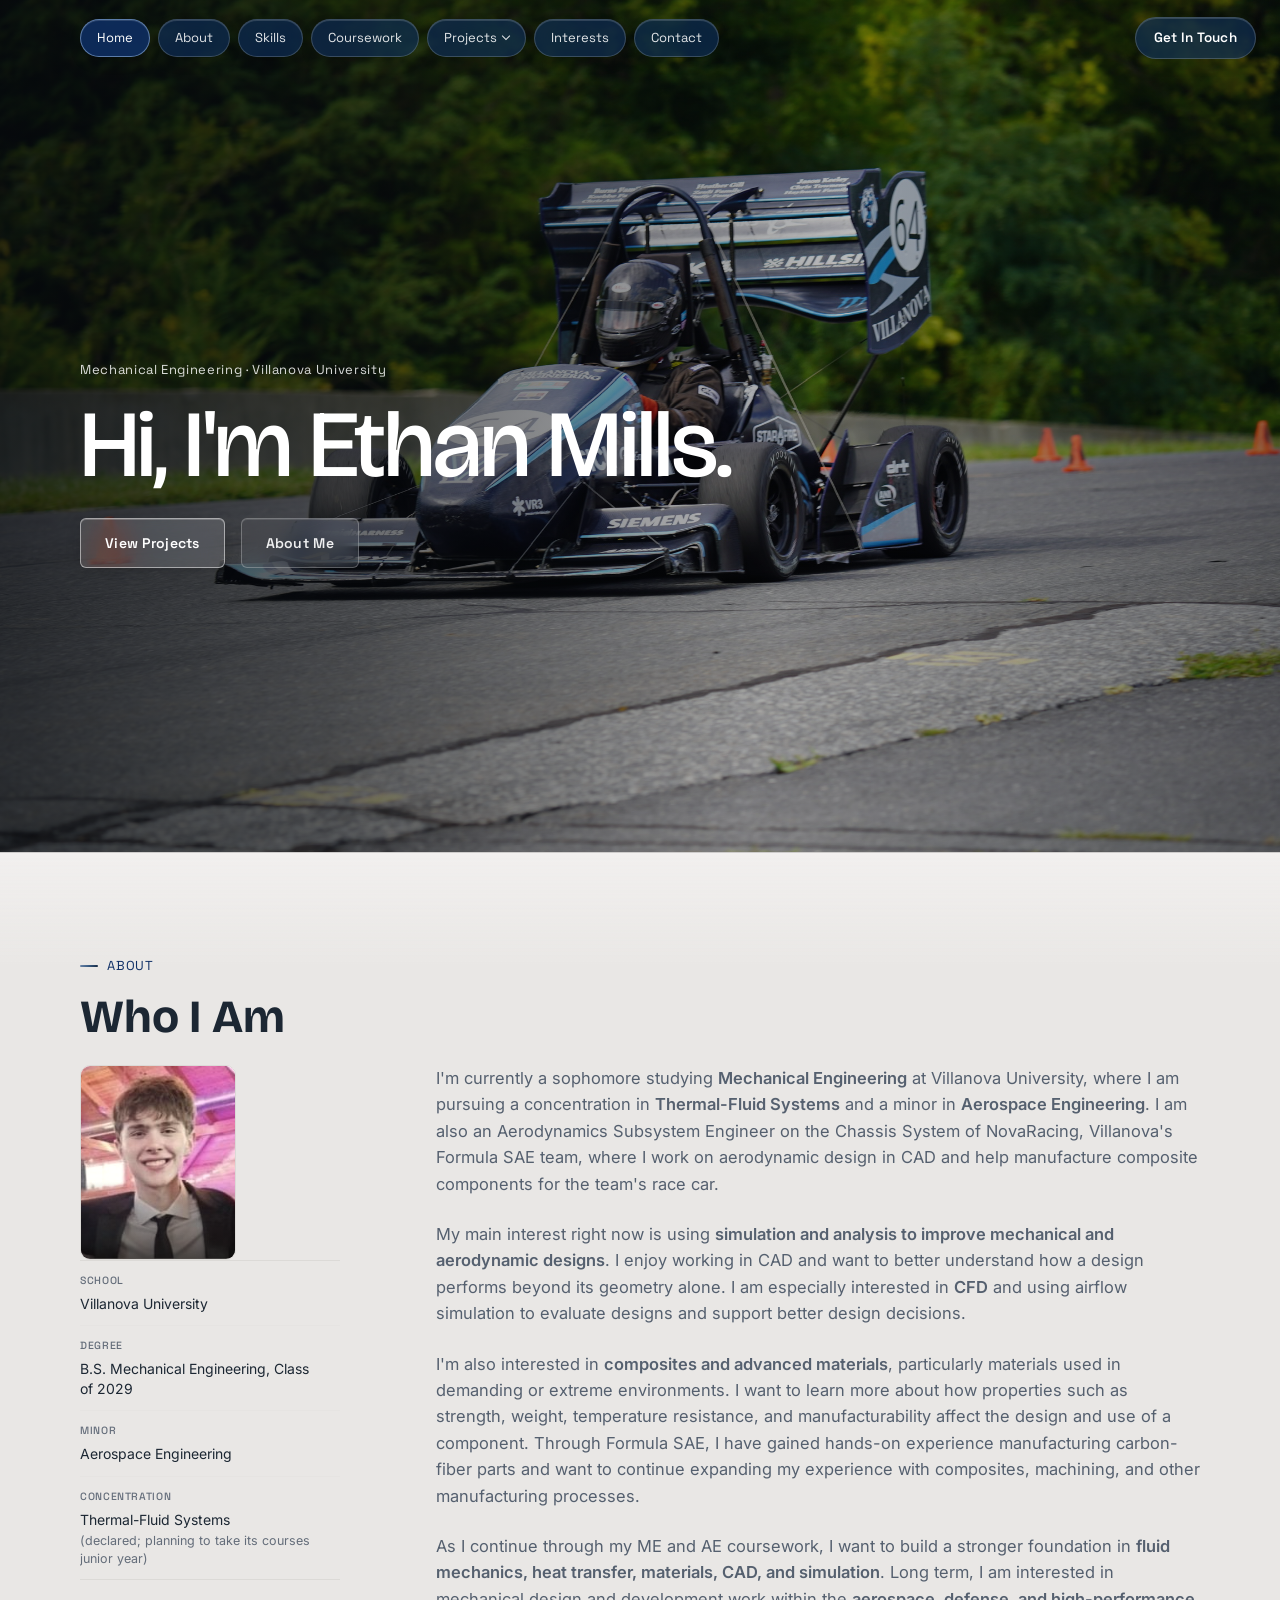
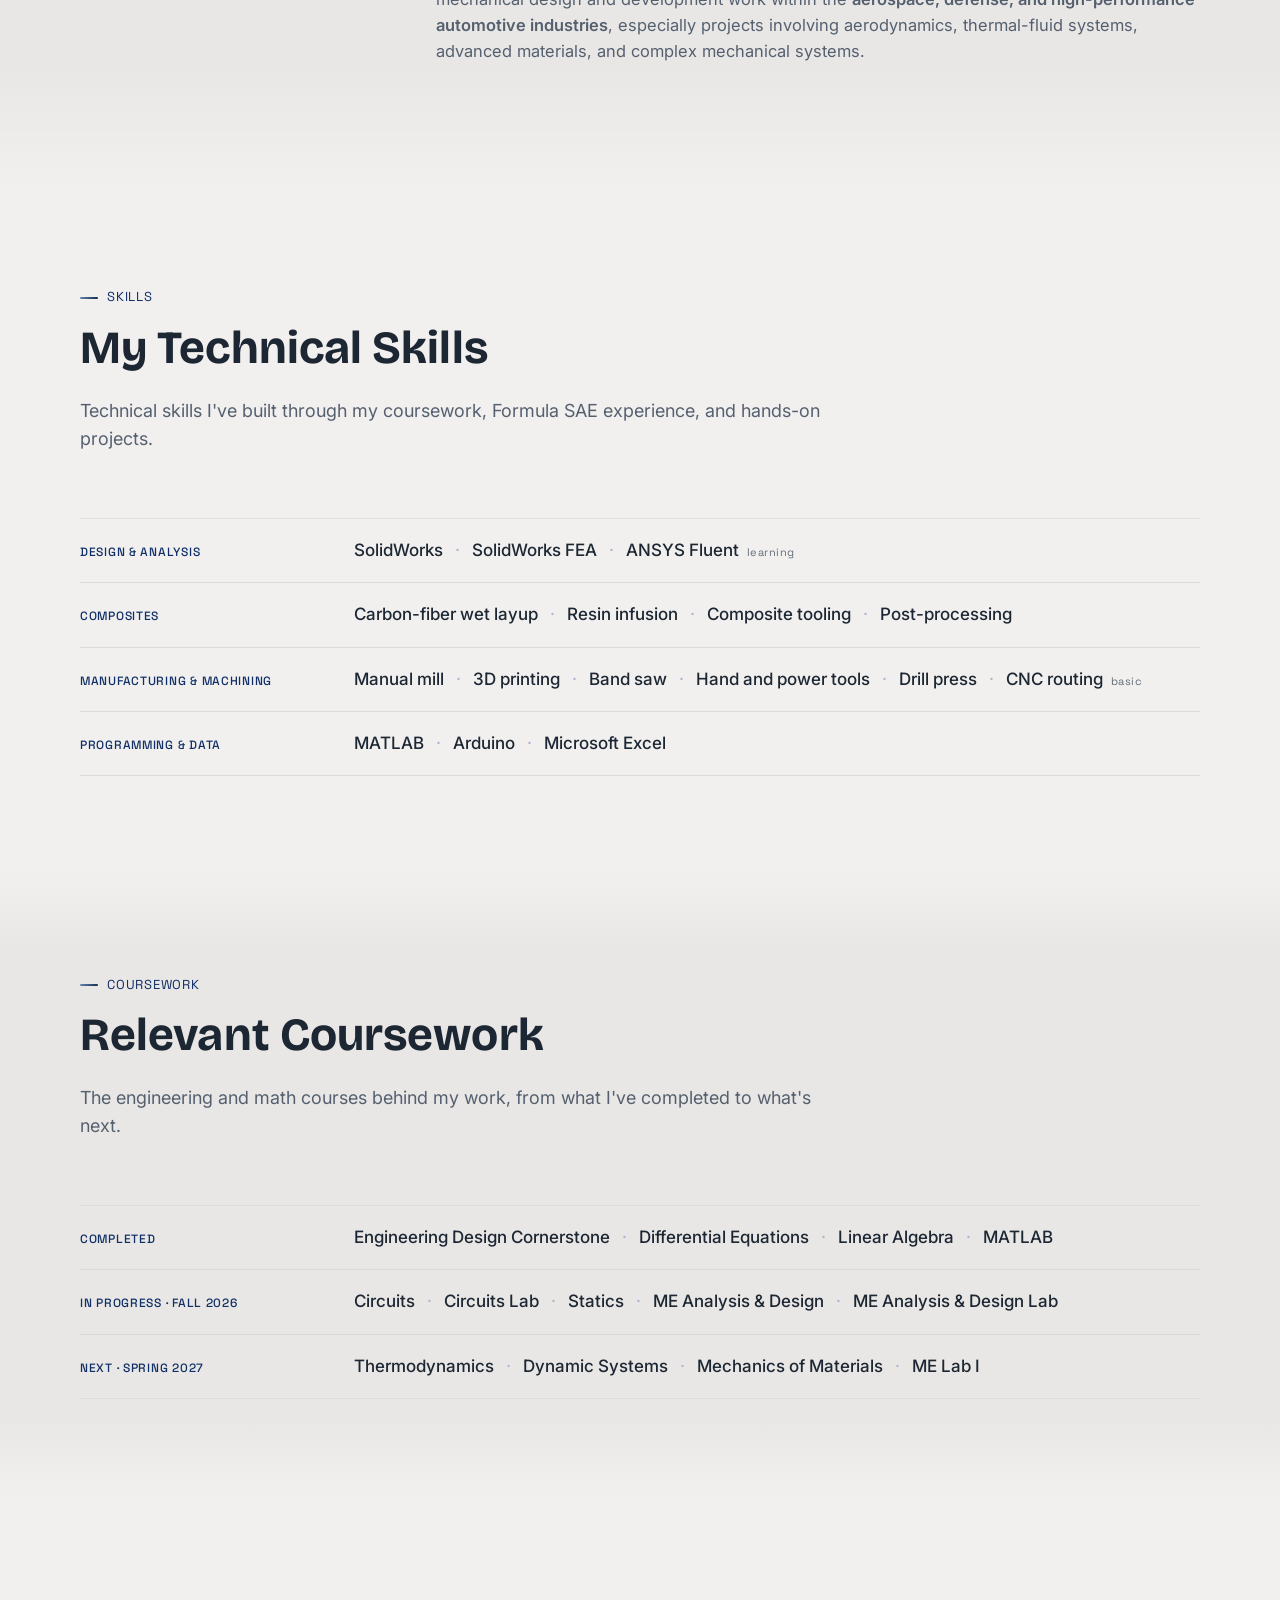
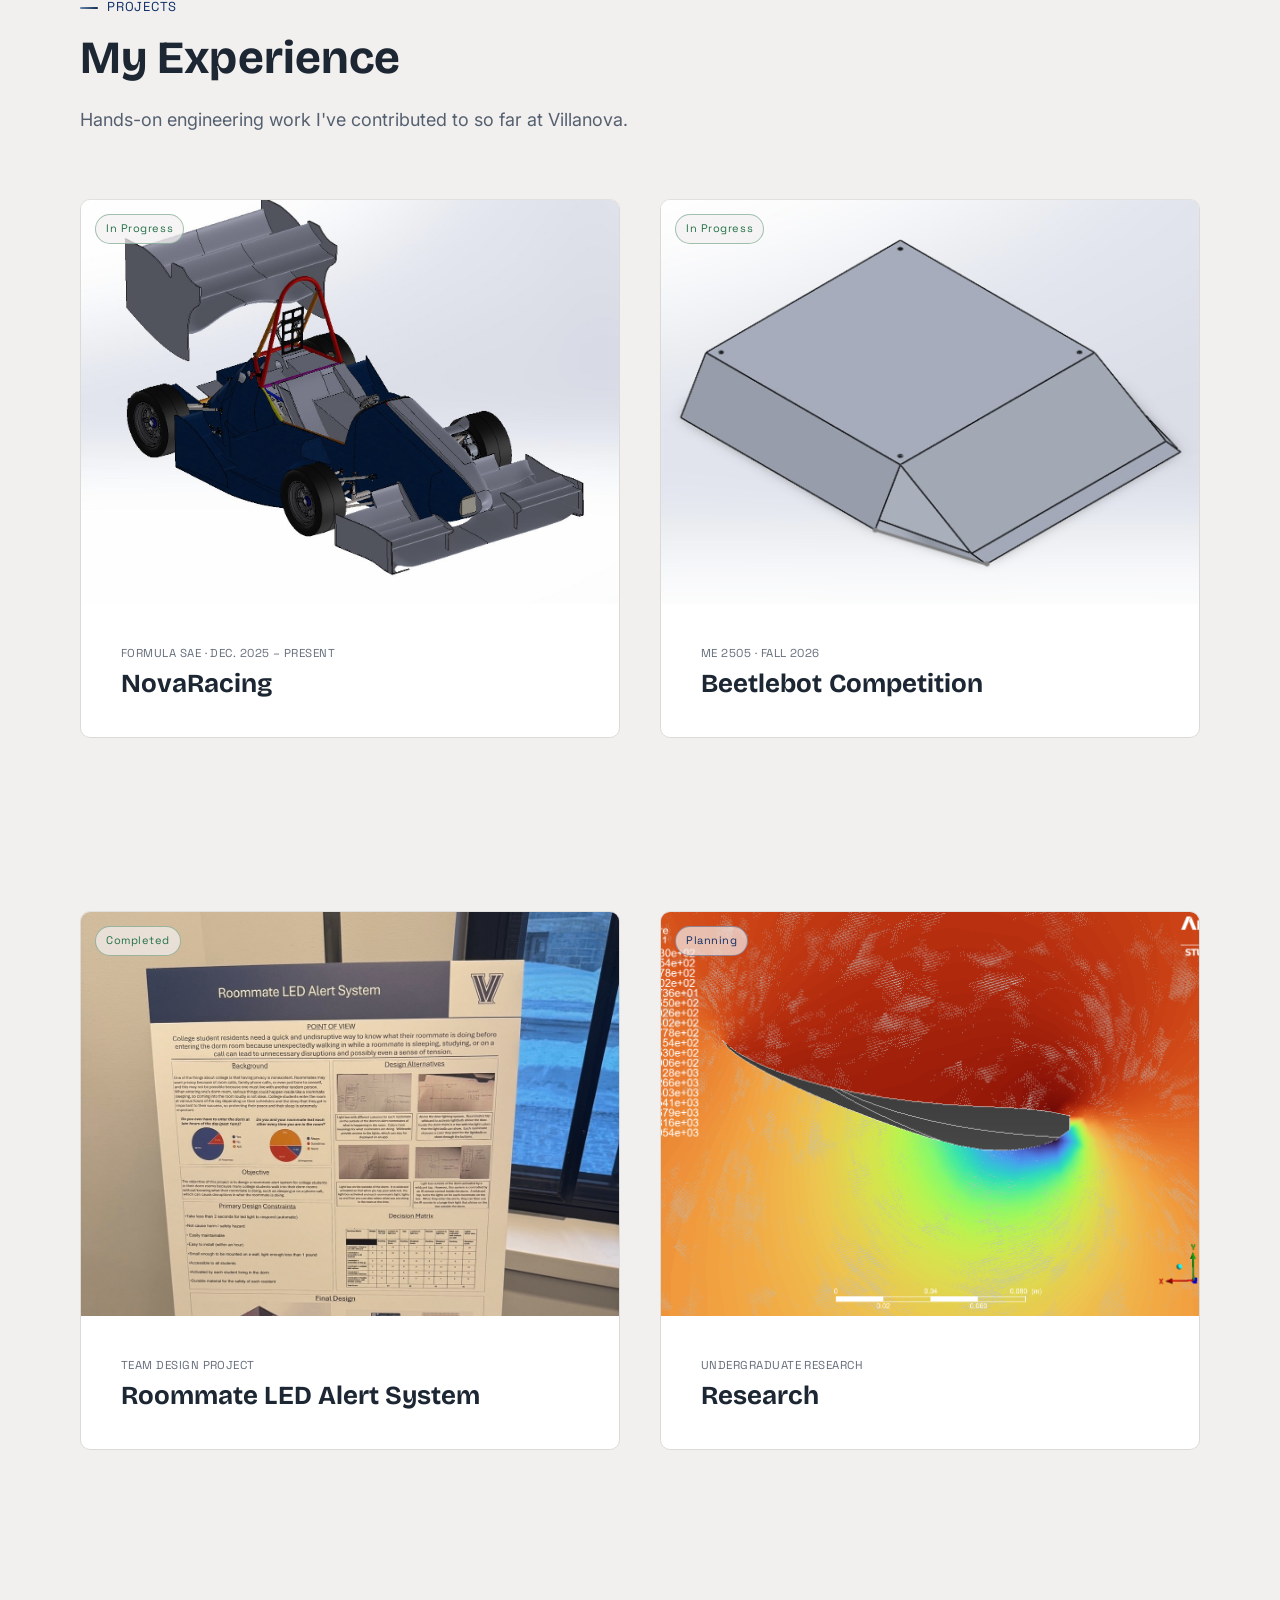
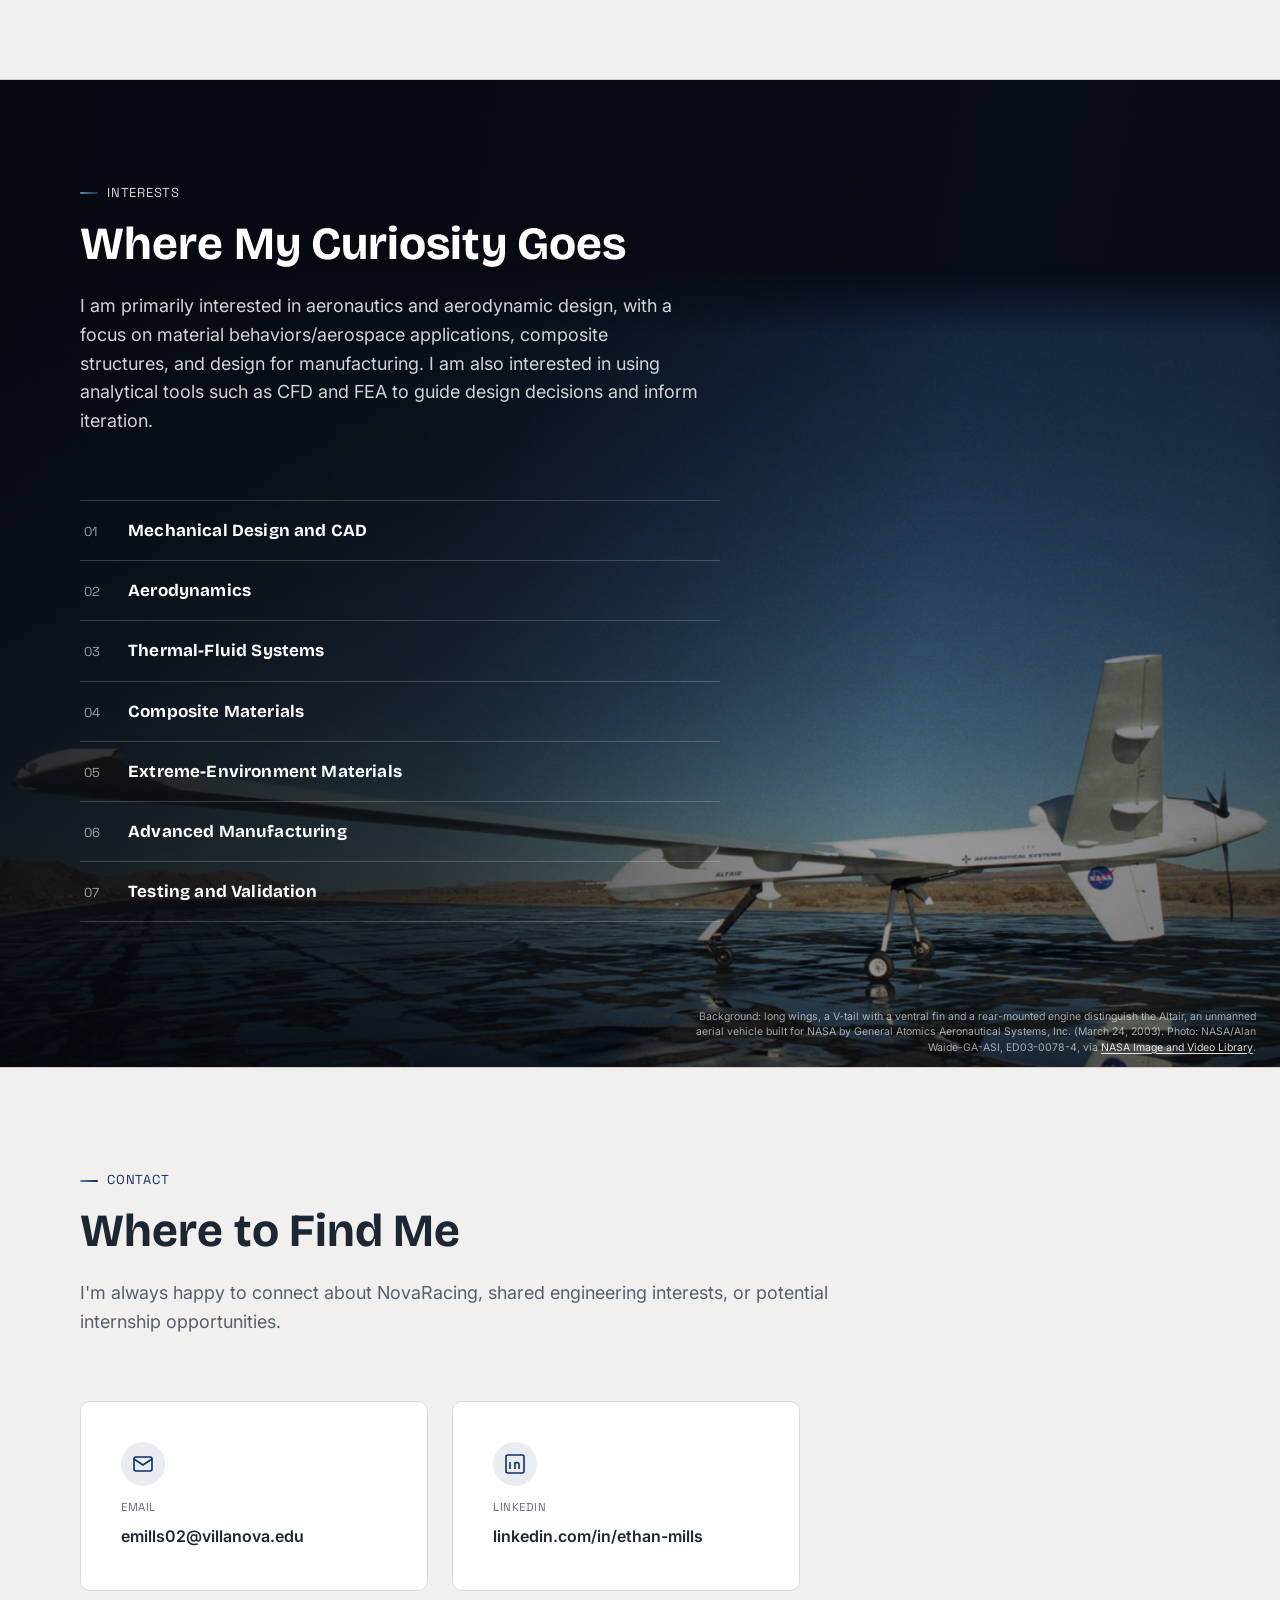
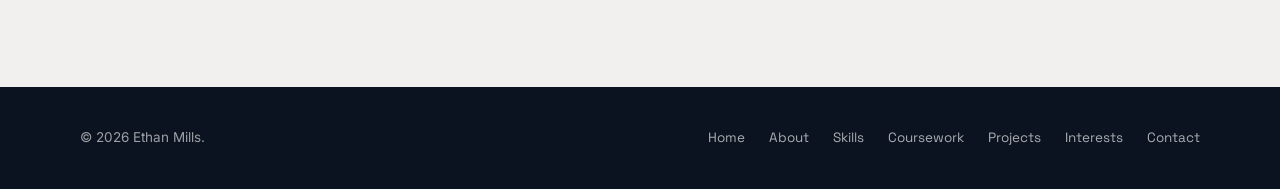
==== commit 2ac242df: "Makerspace photo heads the Roommate LED (FRESH) page; Beetlebot back to arena - Roommate LED Alert S" ====
--- a/index.html
+++ b/index.html
@@ -12,7 +12,7 @@
 <link rel="preconnect" href="https://fonts.gstatic.com" crossorigin>
 <link href="https://fonts.googleapis.com/css2?family=Bricolage+Grotesque:opsz,wght@12..96,400..800&family=Inter:wght@400;500;600;700&family=Space+Grotesk:wght@400;500;600&display=swap" rel="stylesheet">
 
-<link rel="stylesheet" href="css/styles.css?v=92">
+<link rel="stylesheet" href="css/styles.css?v=93">
 </head>
 <body>
 
--- a/css/styles.css
+++ b/css/styles.css
@@ -776,10 +776,10 @@
    the meta row, not just a title. */
 .project-hero{ border-bottom: 1px solid rgba(0,0,0,0.15); }
 .project-hero .hero-bg img{ object-position: center 58%; }
-/* Beetlebot header: the engineering makerspace (printers, benches). */
-.project-hero--makerspace .hero-bg img{ object-position: center 55%; }
-/* Roommate LED header: the demo around the table. */
-.project-hero--led .hero-bg img{ object-position: center 45%; }
+/* Beetlebot header: the arena crowd, framed on the glass test box. */
+.project-hero--arena .hero-bg img{ object-position: center 62%; }
+/* Roommate LED header: the engineering makerspace (printers, benches). */
+.project-hero--led .hero-bg img{ object-position: center 55%; }
 /* Project header photos are enlarged from small originals, so a faint
    film grain sits over them: it masks softness and JPEG blockiness and
    reads as texture rather than low resolution. */
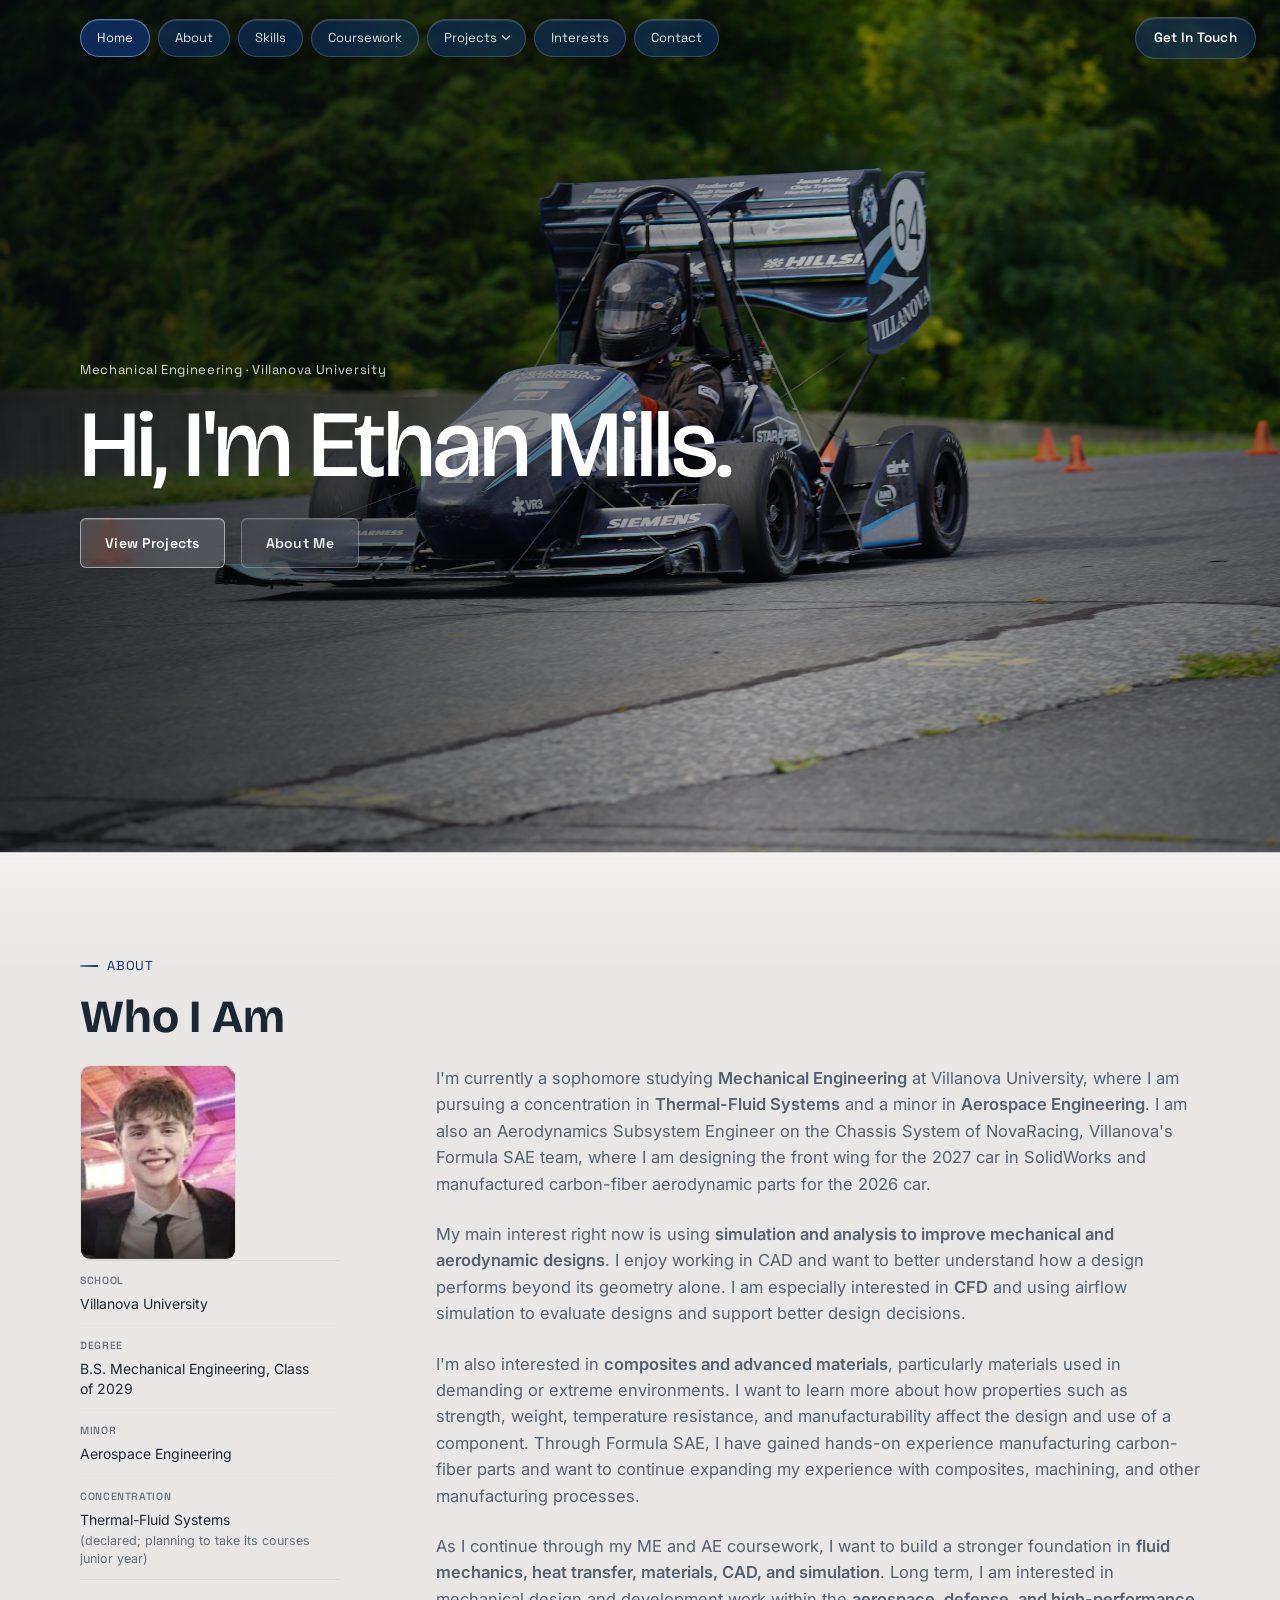
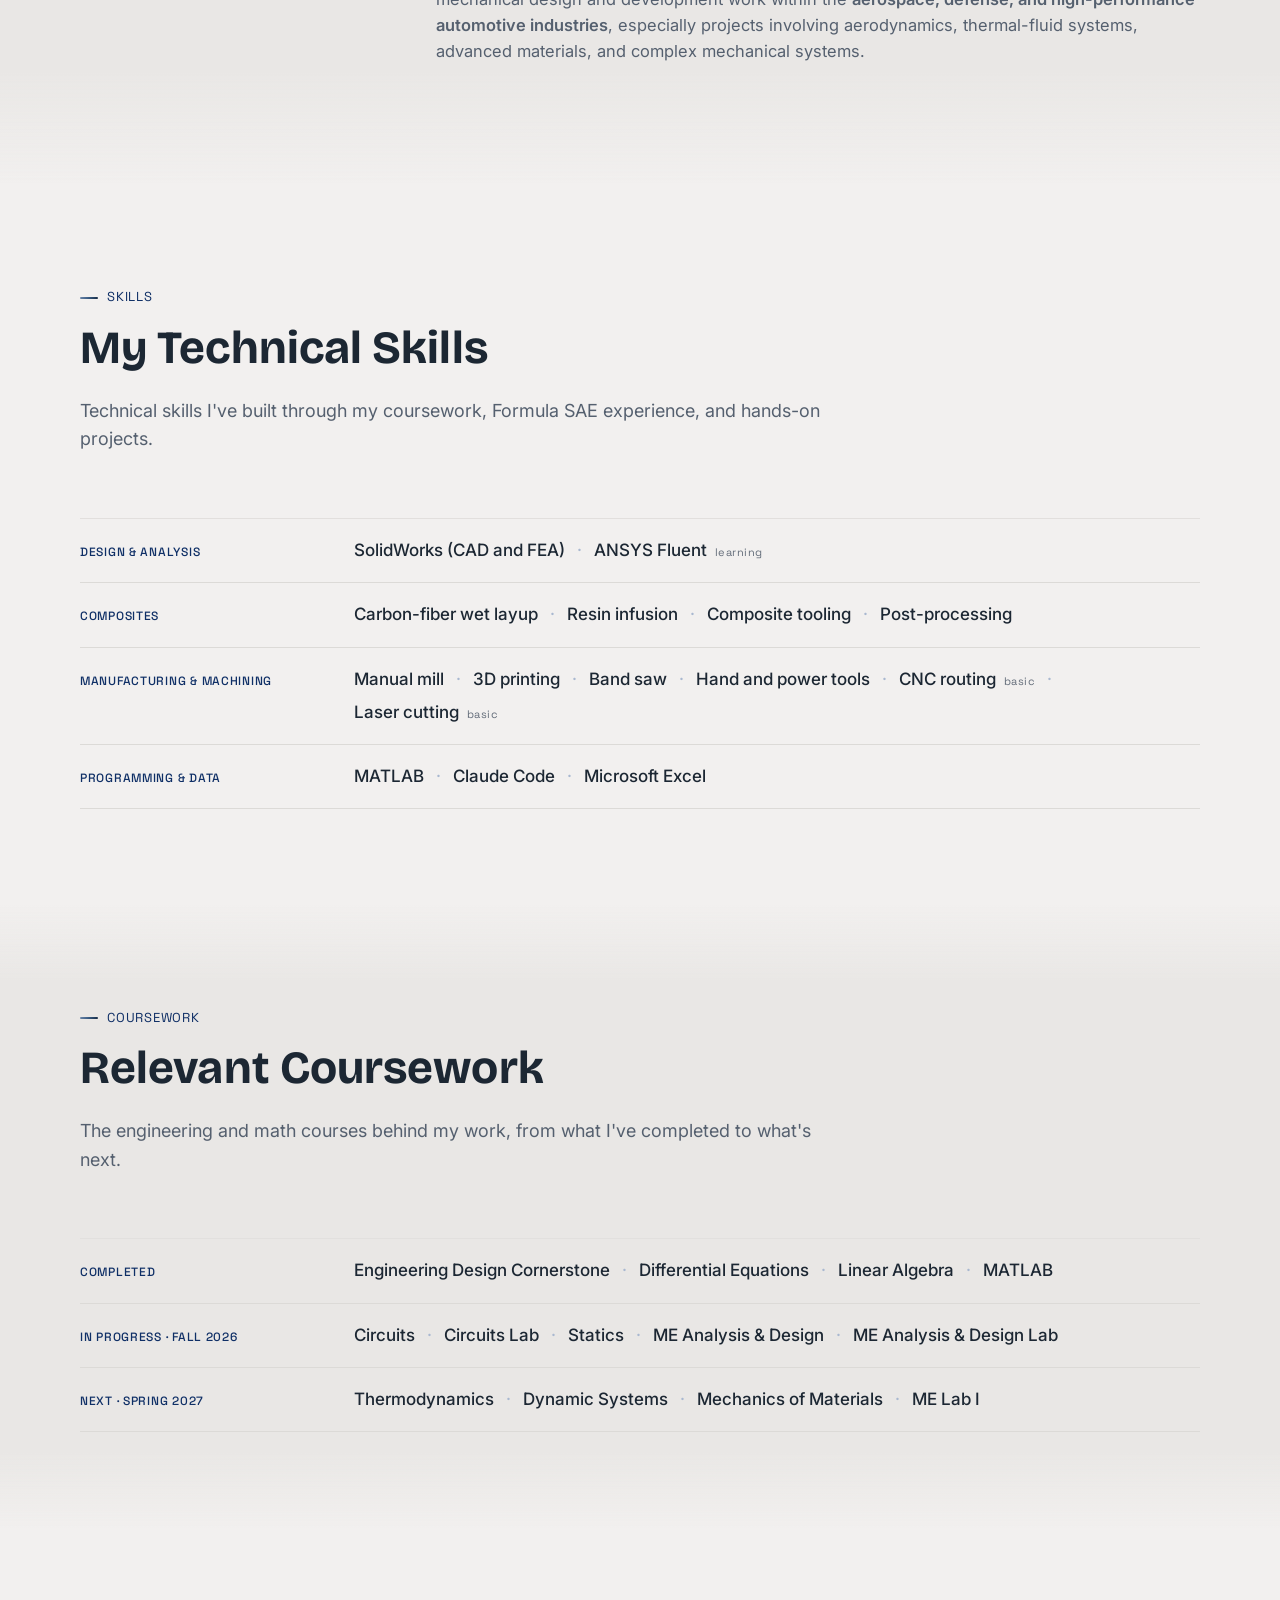
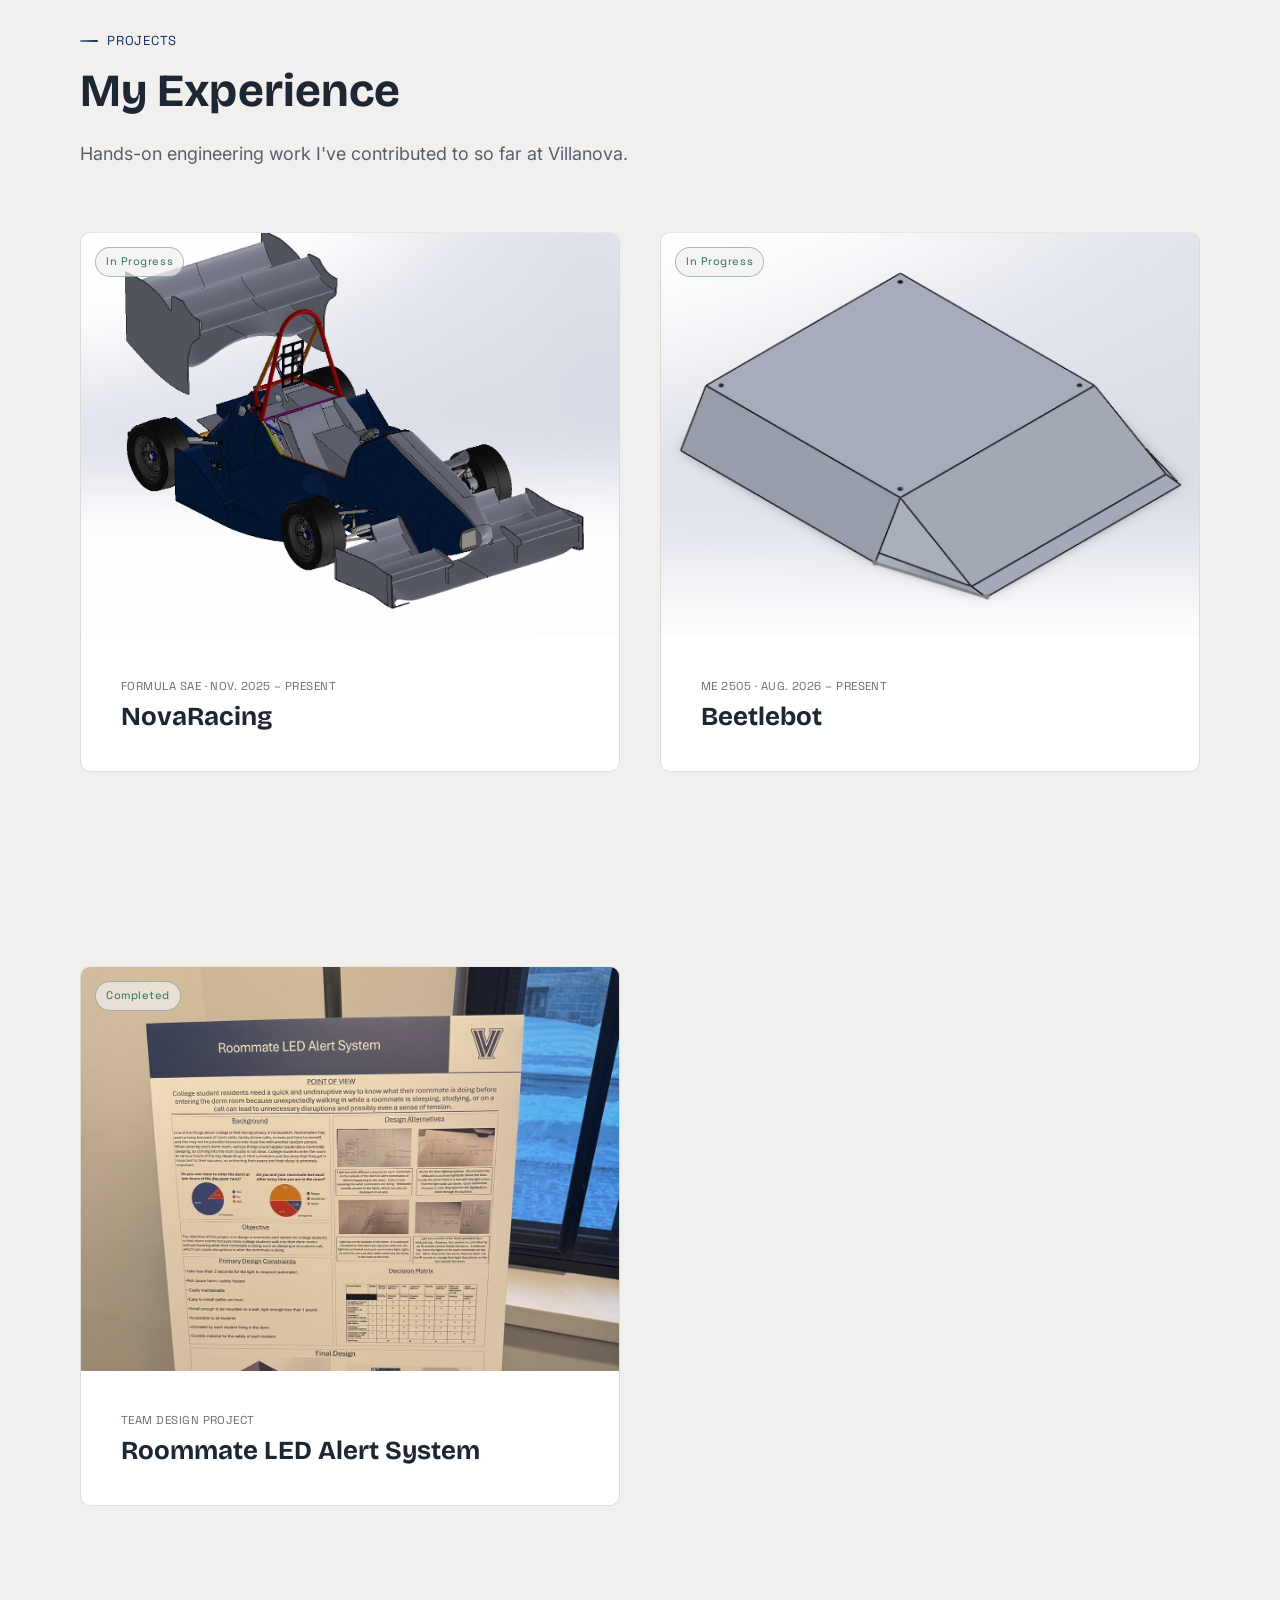
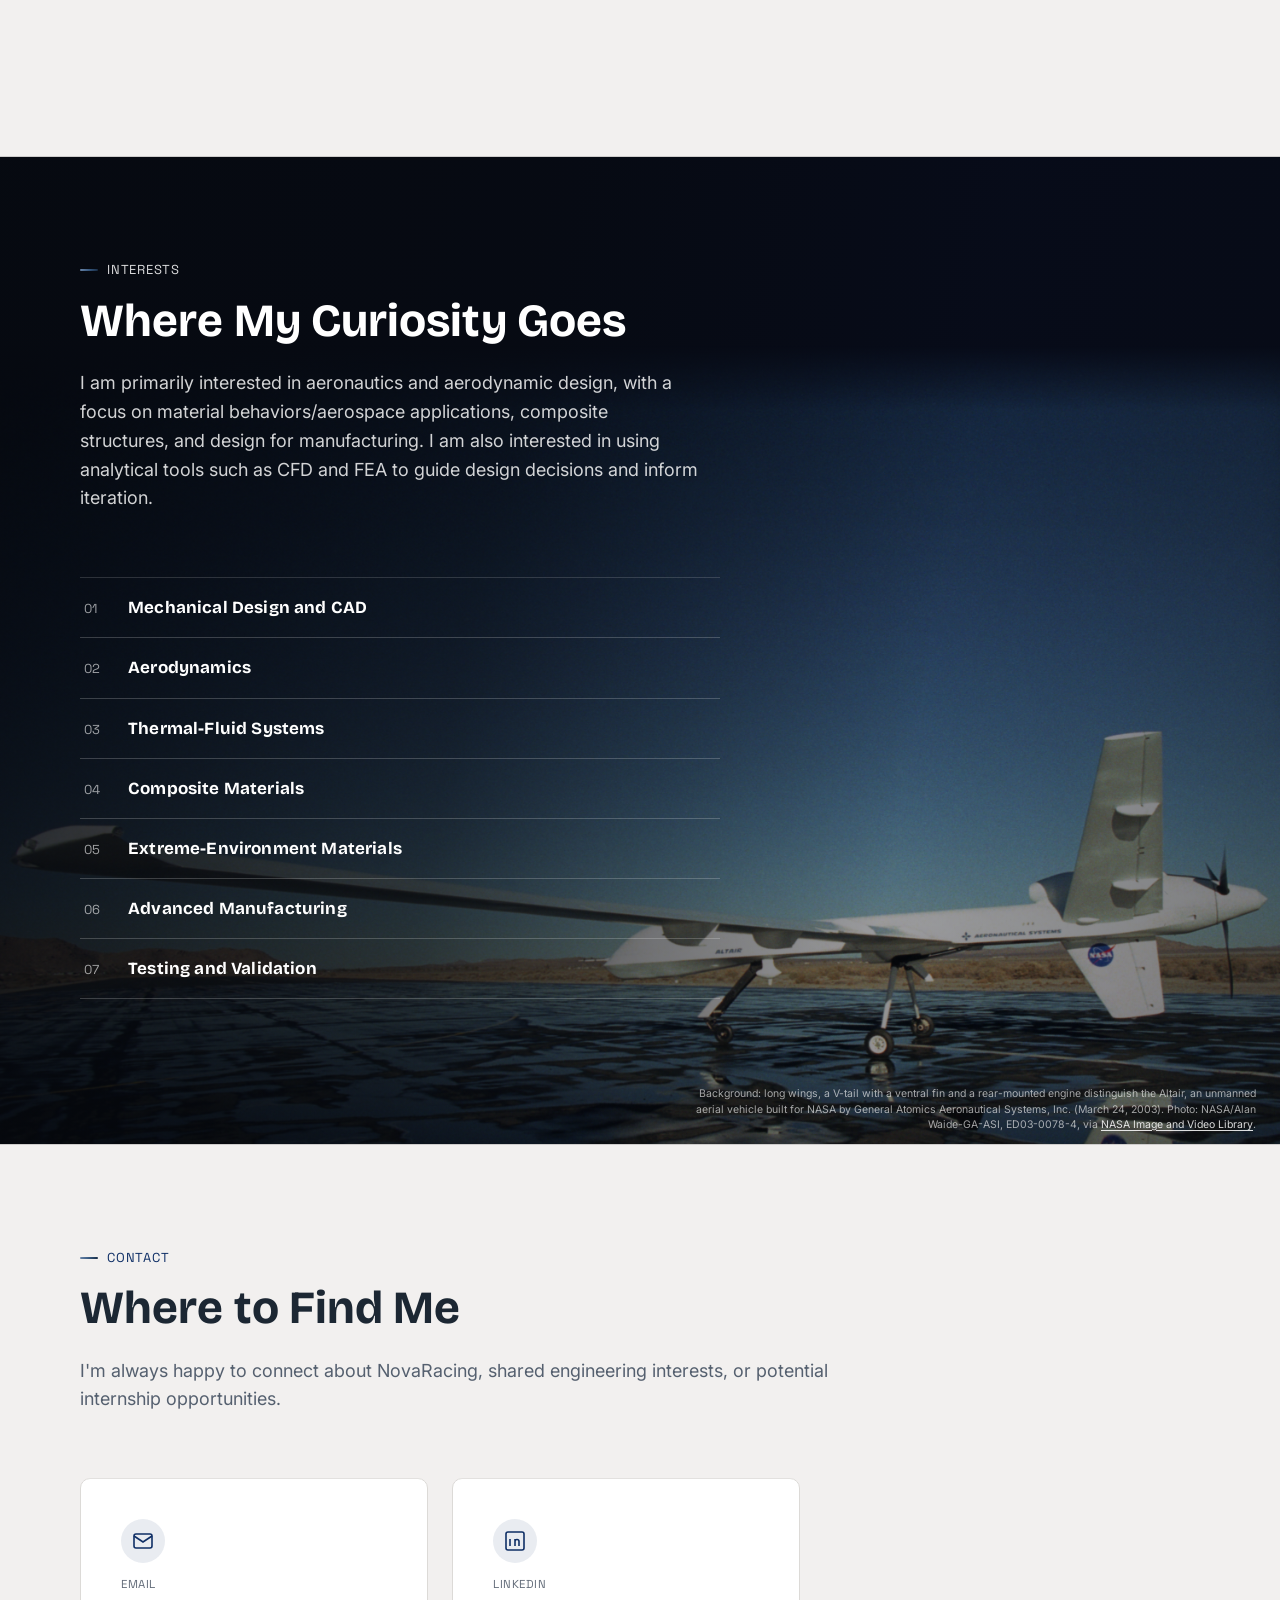
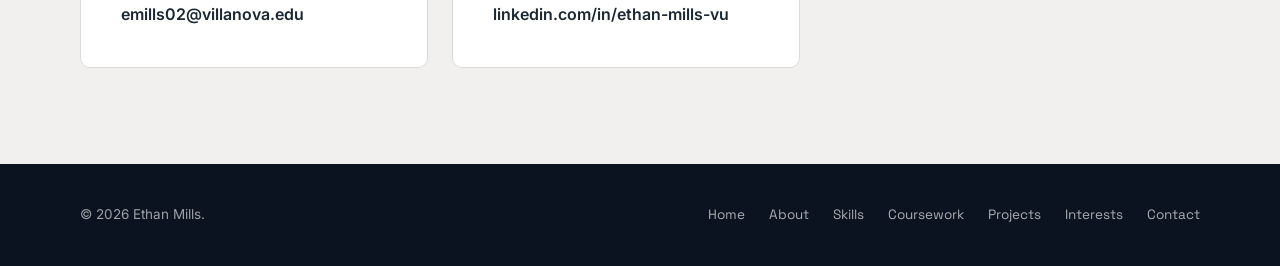
==== commit 00aab9d4: "Sync portfolio with updated resume - Skills now match resume (add Claude Code, laser cutting; drop A" ====
--- a/index.html
+++ b/index.html
@@ -34,9 +34,8 @@
         <a href="#projects" class="nav-link nav-dropdown-trigger">Projects</a>
         <div class="nav-dropdown-menu">
           <a href="novaracing.html">NovaRacing</a>
-          <a href="beetlebot.html">Beetlebot Competition</a>
+          <a href="beetlebot.html">Beetlebot</a>
           <a href="roommate-led.html">Roommate LED Alert System</a>
-          <a href="#projects">Research</a>
         </div>
       </div>
       <a href="#goals" class="nav-link">Interests</a>
@@ -87,7 +86,7 @@
 
         <div class="about-copy reveal">
           <p>
-            I'm currently a sophomore studying <strong>Mechanical Engineering</strong> at Villanova University, where I am pursuing a concentration in <strong>Thermal-Fluid Systems</strong> and a minor in <strong>Aerospace Engineering</strong>. I am also an Aerodynamics Subsystem Engineer on the Chassis System of NovaRacing, Villanova's Formula SAE team, where I work on aerodynamic design in CAD and help manufacture composite components for the team's race car.
+            I'm currently a sophomore studying <strong>Mechanical Engineering</strong> at Villanova University, where I am pursuing a concentration in <strong>Thermal-Fluid Systems</strong> and a minor in <strong>Aerospace Engineering</strong>. I am also an Aerodynamics Subsystem Engineer on the Chassis System of NovaRacing, Villanova's Formula SAE team, where I am designing the front wing for the 2027 car in SolidWorks and manufactured carbon-fiber aerodynamic parts for the 2026 car.
           </p>
           <p>
             My main interest right now is using <strong>simulation and analysis to improve mechanical and aerodynamic designs</strong>. I enjoy working in CAD and want to better understand how a design performs beyond its geometry alone. I am especially interested in <strong>CFD</strong> and using airflow simulation to evaluate designs and support better design decisions.
@@ -115,8 +114,7 @@
           <dt>Design &amp; Analysis</dt>
           <dd>
             <ul class="spec-list">
-              <li>SolidWorks</li>
-              <li>SolidWorks FEA</li>
+              <li>SolidWorks (CAD and FEA)</li>
               <li>ANSYS Fluent <span class="spec-note">learning</span></li>
             </ul>
           </dd>
@@ -140,8 +138,8 @@
               <li>3D printing</li>
               <li>Band saw</li>
               <li>Hand and power tools</li>
-              <li>Drill press</li>
               <li>CNC routing <span class="spec-note">basic</span></li>
+              <li>Laser cutting <span class="spec-note">basic</span></li>
             </ul>
           </dd>
         </div>
@@ -150,7 +148,7 @@
           <dd>
             <ul class="spec-list">
               <li>MATLAB</li>
-              <li>Arduino</li>
+              <li>Claude Code</li>
               <li>Microsoft Excel</li>
             </ul>
           </dd>
@@ -219,26 +217,25 @@
             <div class="project-card-tag">In Progress</div>
           </div>
           <div class="project-card-body">
-            <span class="project-card-eyebrow">Formula SAE &middot; Dec. 2025 &ndash; Present</span>
+            <span class="project-card-eyebrow">Formula SAE &middot; Nov. 2025 &ndash; Present</span>
             <h3>NovaRacing</h3>
             <div class="project-card-more"><div class="project-card-more-inner">
-              <p>Aerodynamic design and composite manufacturing for Villanova's Formula SAE race car, from VU17 carbon-fiber parts to VU18 aero package design.</p>
+              <p>Aerodynamics Subsystem Engineer on the Chassis System: carbon-fiber manufacturing for the 2026 car (VU17) and front wing design for the 2027 car (VU18).</p>
               <span class="project-card-link">View Project <svg viewBox="0 0 24 24" width="16" height="16" fill="none" stroke="currentColor" stroke-width="2"><path d="M5 12h14M13 5l7 7-7 7"/></svg></span>
             </div></div>
           </div>
         </a>
 
         <a href="beetlebot.html" class="project-card reveal">
-          <div class="project-card-media project-card-media--swap">
-            <img class="swap-under" src="assets/images/beetlebot-card-housing.jpg" alt="Isometric CAD view of the Beetlebot interior housing with its drive motor and triangulated divider walls" width="1100" height="825" loading="lazy">
-            <img class="swap-over" src="assets/images/beetlebot-card-shell.jpg" alt="Isometric CAD view of the Beetlebot aluminum shell over the housing" width="1100" height="825" loading="lazy">
+          <div class="project-card-media">
+            <img src="assets/images/beetlebot-card-shell.jpg" alt="Isometric CAD view of the Beetlebot aluminum shell" width="1100" height="825" loading="lazy">
             <div class="project-card-tag">In Progress</div>
           </div>
           <div class="project-card-body">
-            <span class="project-card-eyebrow">ME 2505 &middot; Fall 2026</span>
-            <h3>Beetlebot Competition</h3>
+            <span class="project-card-eyebrow">ME 2505 &middot; Aug. 2026 &ndash; Present</span>
+            <h3>Beetlebot</h3>
             <div class="project-card-more"><div class="project-card-more-inner">
-              <p>A group project for ME 2505: designing and building a combat robot for the course's yearly competition, then battling it against other teams' robots.</p>
+              <p>A group project for ME 2505: designing and building a 3 lb combat robot for the course's yearly competition. I own the CAD and hardware design.</p>
               <span class="project-card-link">View Project <svg viewBox="0 0 24 24" width="16" height="16" fill="none" stroke="currentColor" stroke-width="2"><path d="M5 12h14M13 5l7 7-7 7"/></svg></span>
             </div></div>
           </div>
@@ -253,25 +250,11 @@
             <span class="project-card-eyebrow">Team Design Project</span>
             <h3>Roommate LED Alert System</h3>
             <div class="project-card-more"><div class="project-card-more-inner">
-              <p>A light box that shows college roommates what's happening inside the dorm before they walk in. Selected for Villanova's Freshman Engineering Showcase (FRESH); I led the hardware: the SolidWorks enclosure and its fabrication.</p>
+              <p>A light box that shows college roommates what's happening inside the dorm before they walk in. Nominated by engineering faculty to present at Villanova's Freshman Engineering Showcase (FRESH); I led hardware for a four-person team: the SolidWorks enclosure, its fabrication, and the circuit wiring.</p>
               <span class="project-card-link">View Project <svg viewBox="0 0 24 24" width="16" height="16" fill="none" stroke="currentColor" stroke-width="2"><path d="M5 12h14M13 5l7 7-7 7"/></svg></span>
             </div></div>
           </div>
         </a>
-
-        <div class="project-card reveal">
-          <div class="project-card-media">
-            <img src="assets/images/cfd-pressure-contour.png" alt="ANSYS Fluent pressure contour around an airfoil in a wind tunnel simulation" loading="lazy">
-            <div class="project-card-tag project-card-tag--pending">Planning</div>
-          </div>
-          <div class="project-card-body">
-            <span class="project-card-eyebrow">Undergraduate Research</span>
-            <h3>Research</h3>
-            <div class="project-card-more"><div class="project-card-more-inner">
-              <p>Looking to join a professor's lab for hands-on wind tunnel or fluids research. Currently searching for the right opportunity and advisor.</p>
-            </div></div>
-          </div>
-        </div>
       </div>
     </div>
   </section>
@@ -349,12 +332,12 @@
           <span class="contact-value">emills02@villanova.edu</span>
         </a>
 
-        <a class="contact-card reveal" href="https://www.linkedin.com/in/ethan-mills-78b522292" target="_blank" rel="noopener noreferrer">
+        <a class="contact-card reveal" href="https://www.linkedin.com/in/ethan-mills-vu" target="_blank" rel="noopener noreferrer">
           <span class="contact-icon" aria-hidden="true">
             <svg viewBox="0 0 24 24" width="24" height="24" fill="none" stroke="currentColor" stroke-width="1.6"><rect x="3" y="3" width="18" height="18" rx="2"/><path d="M7 10v7M7 7v.01M12 17v-4.5a2 2 0 0 1 4 0V17M12 17v-7"/></svg>
           </span>
           <span class="contact-label">LinkedIn</span>
-          <span class="contact-value">linkedin.com/in/ethan-mills</span>
+          <span class="contact-value">linkedin.com/in/ethan-mills-vu</span>
         </a>
       </div>
     </div>
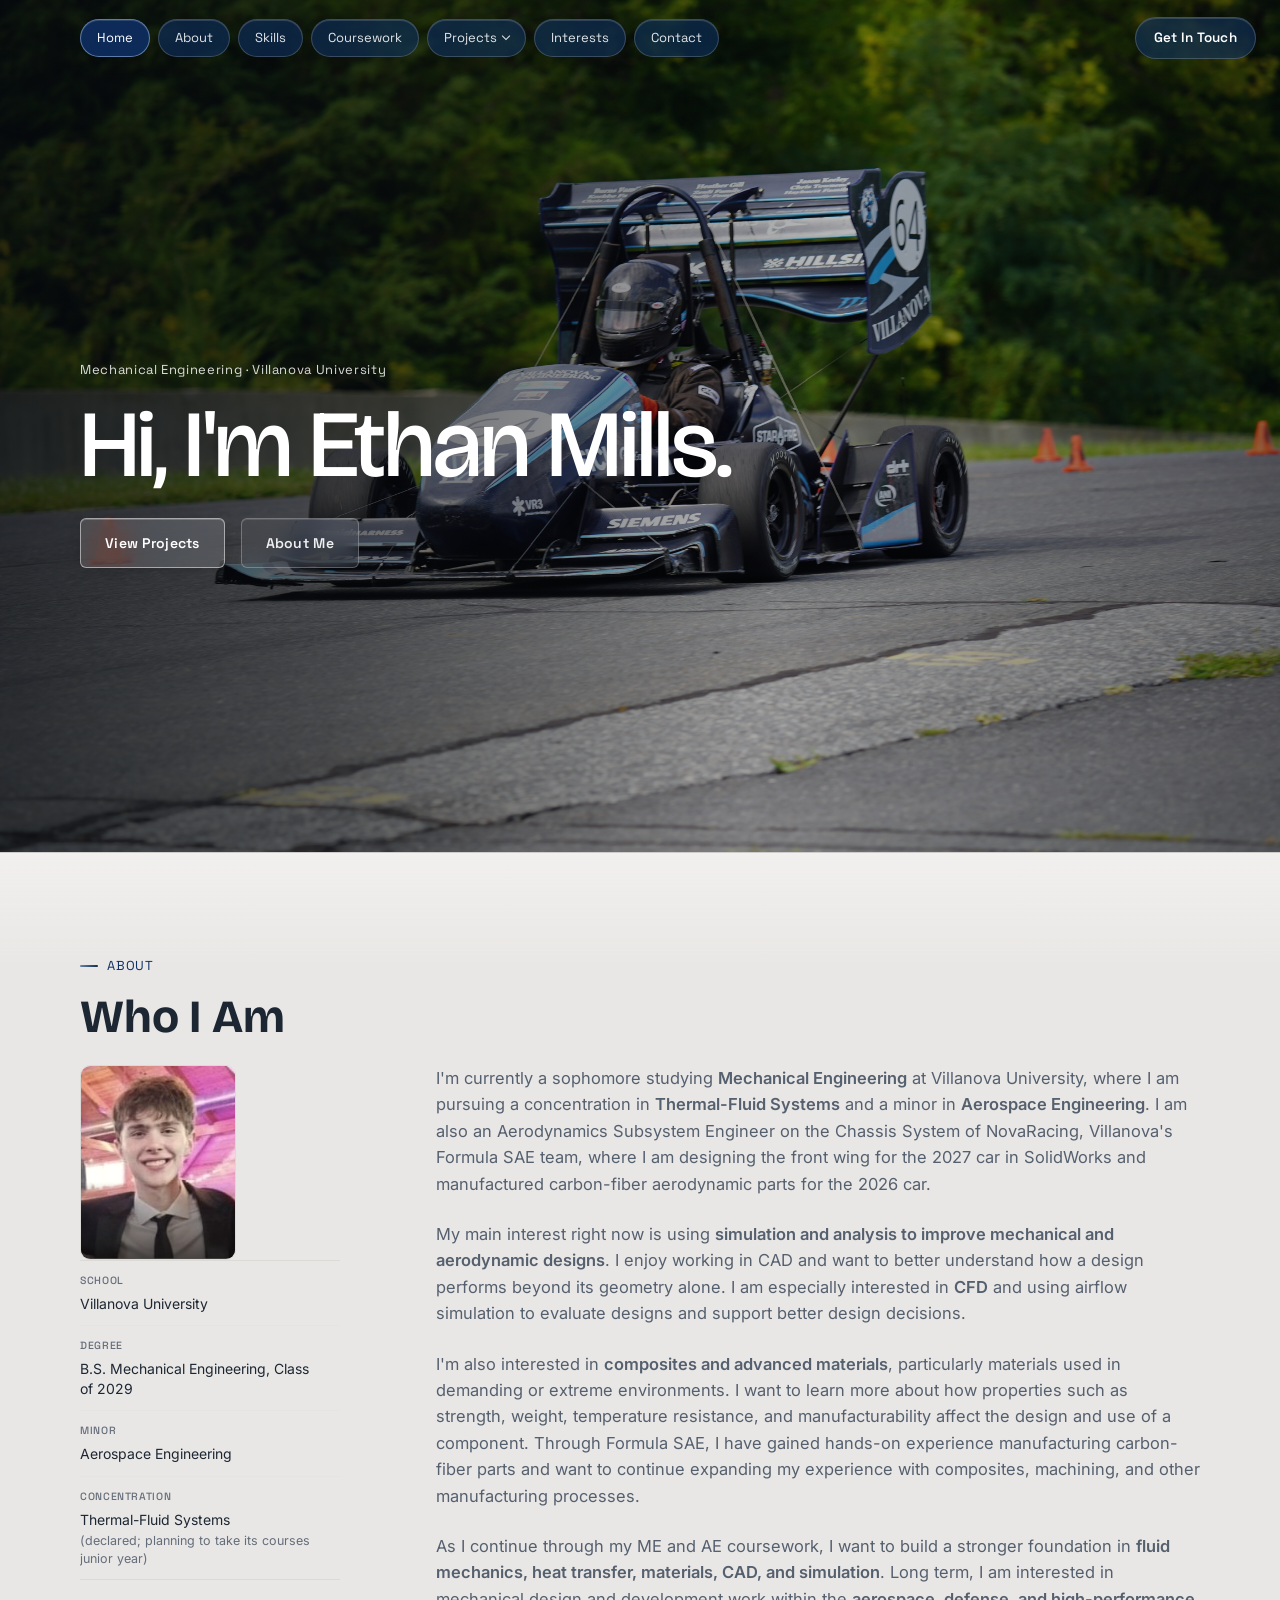
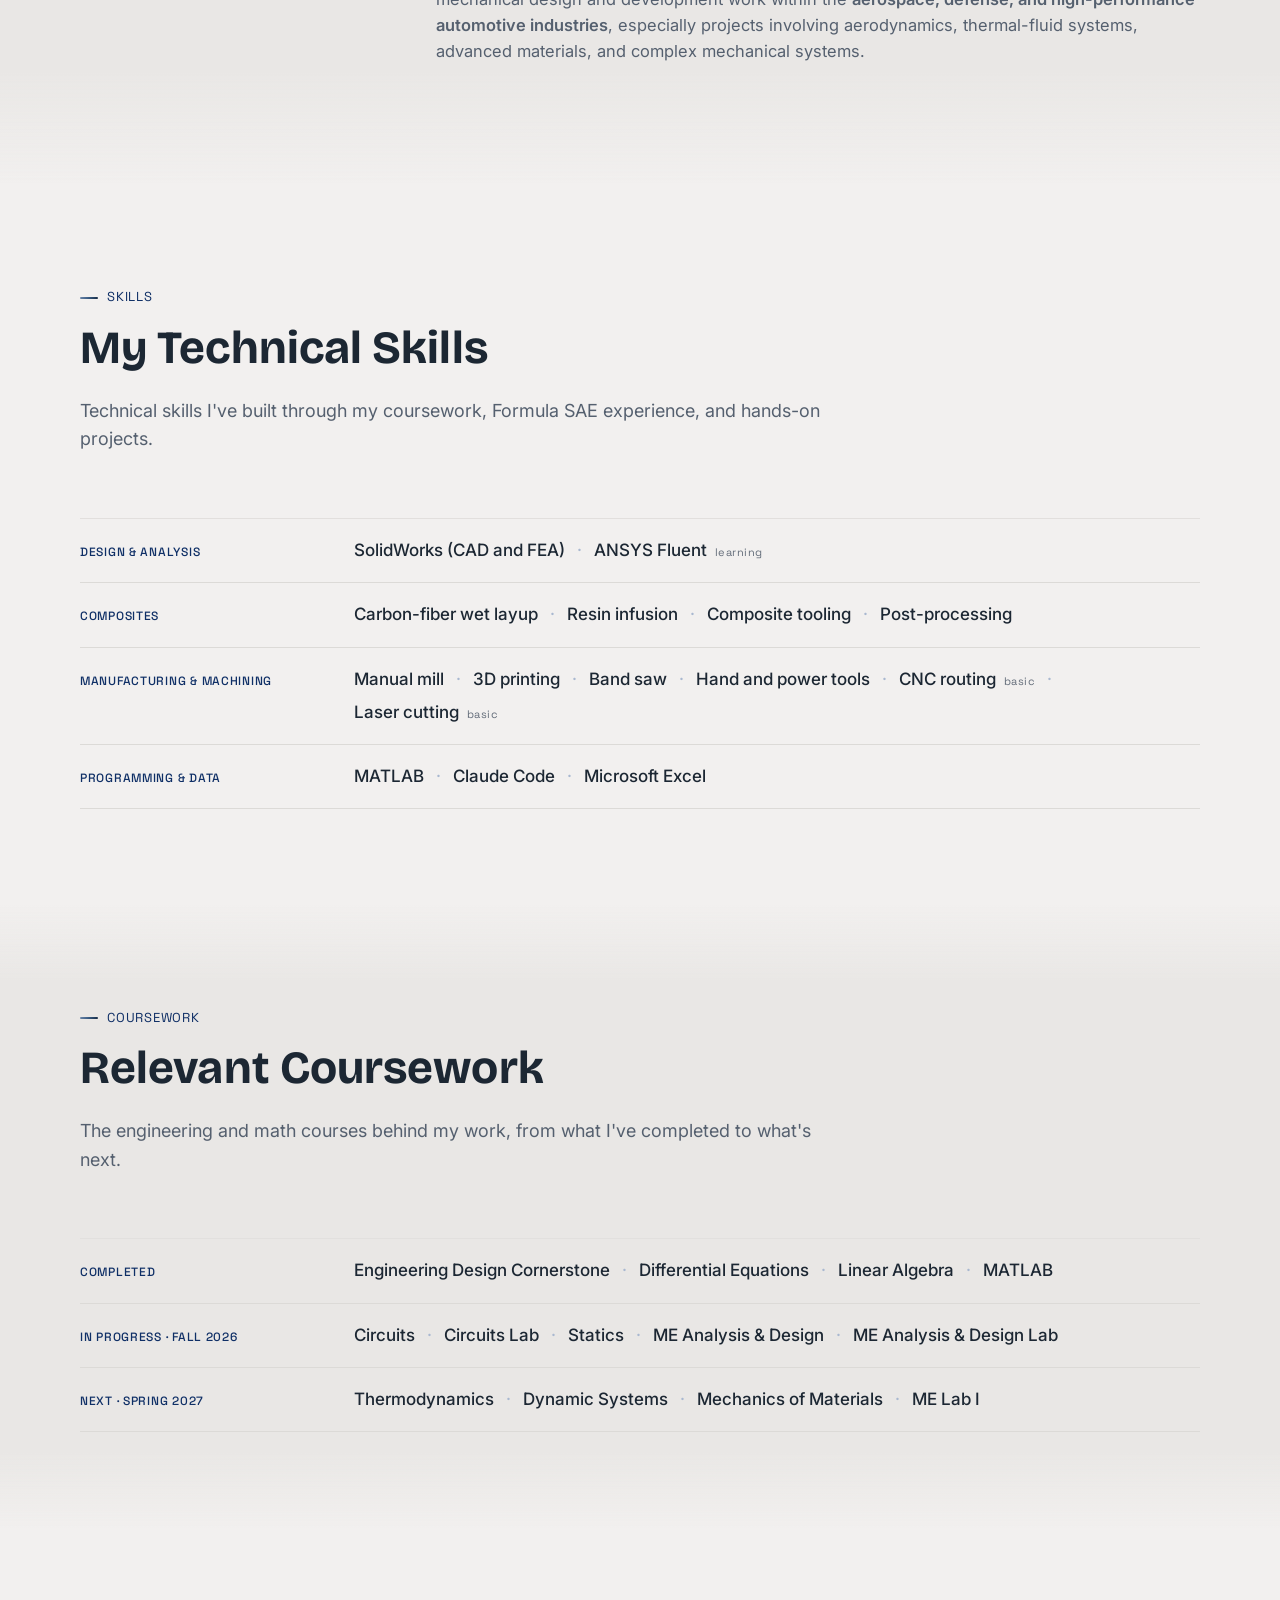
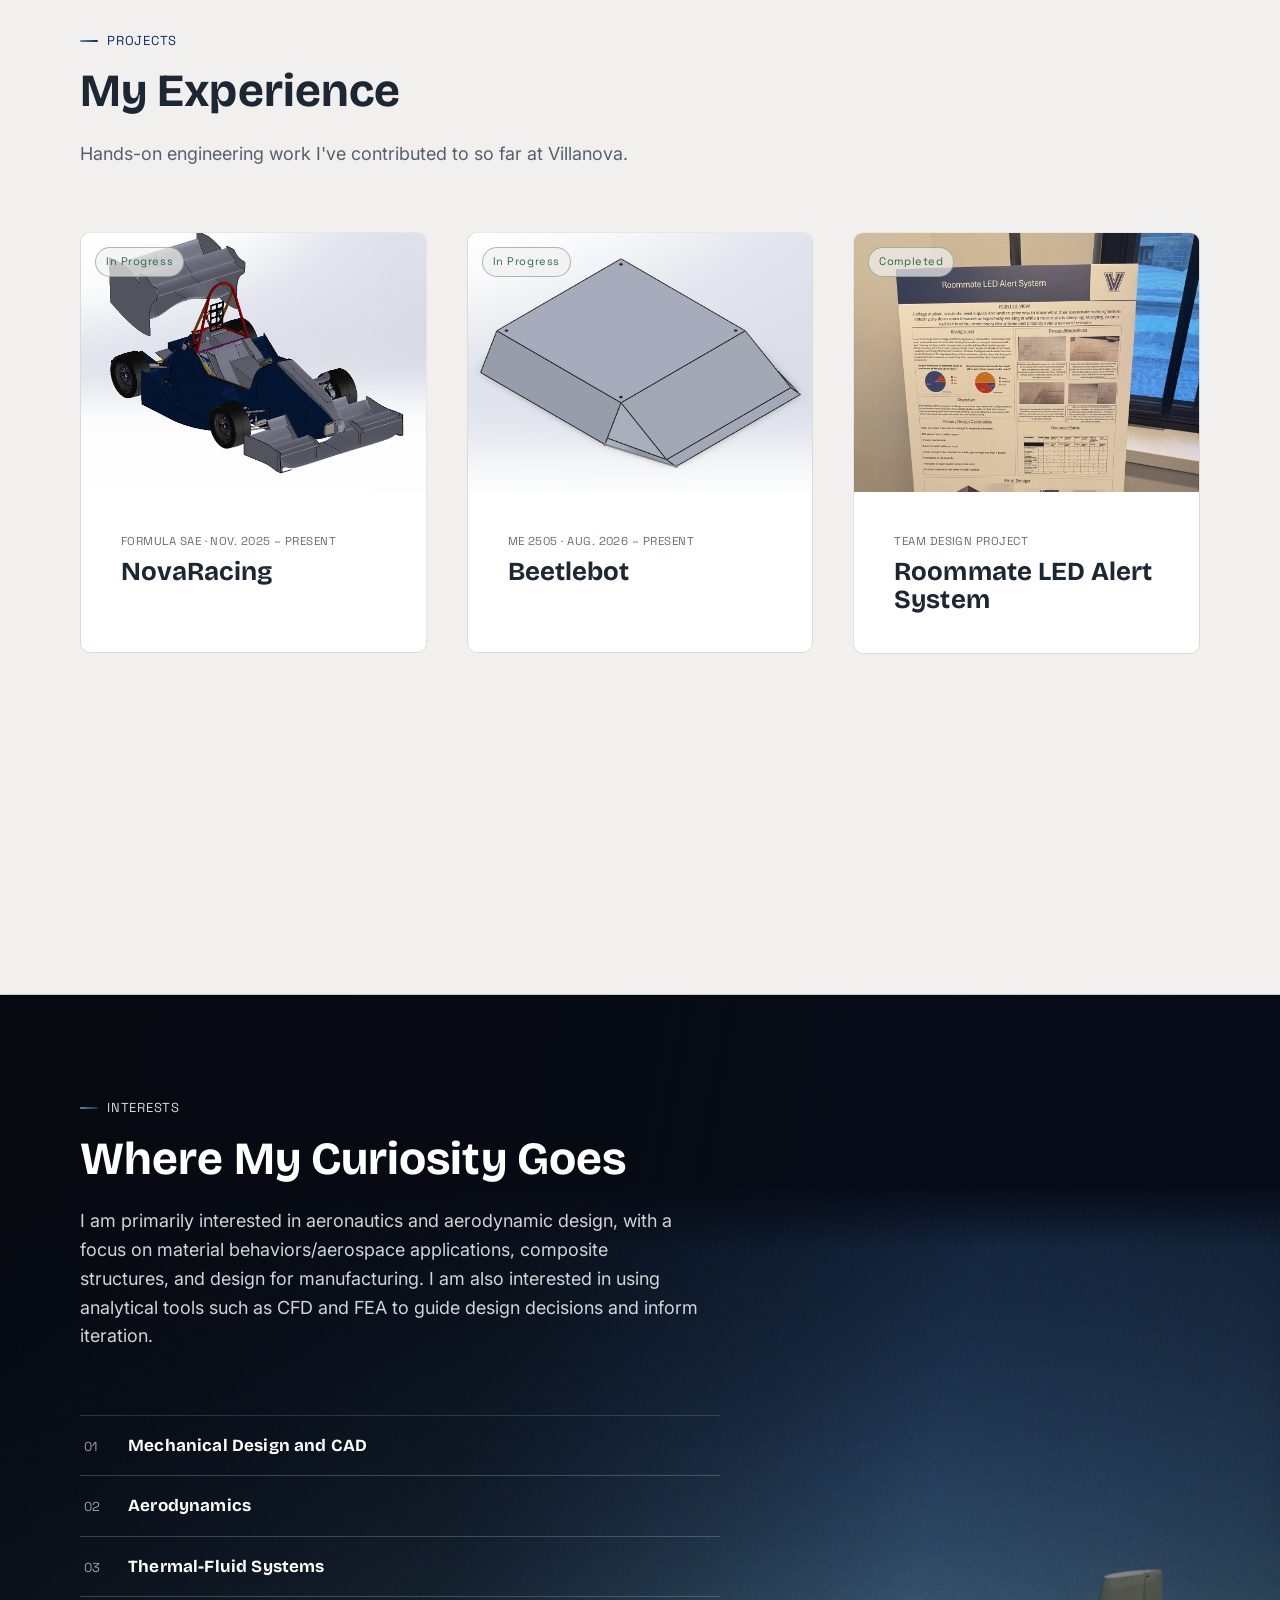
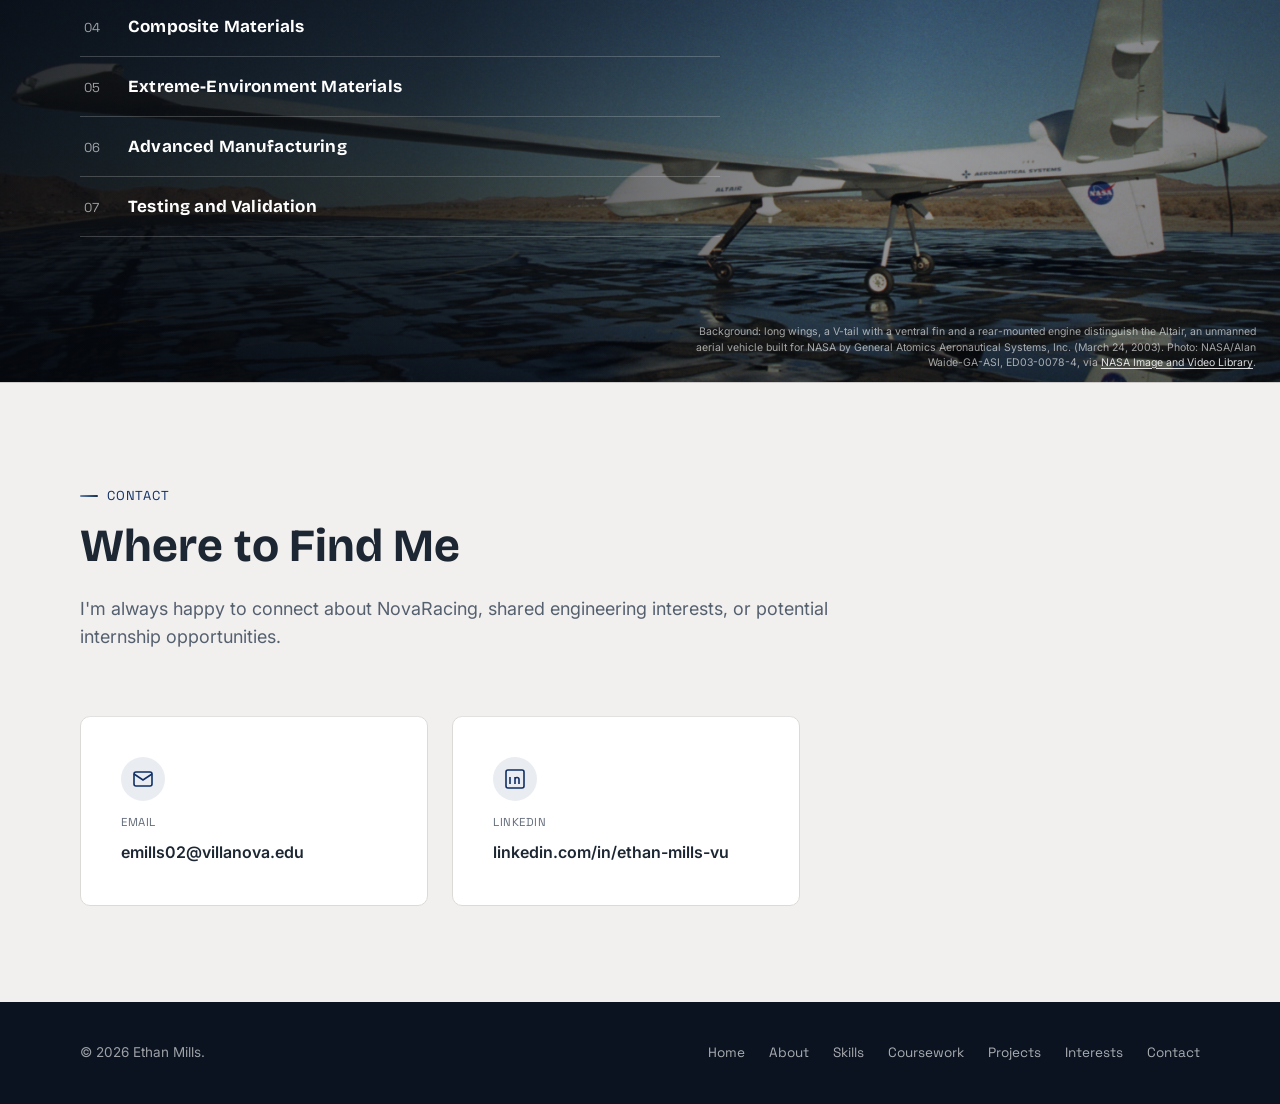
==== commit fc189123: "Projects grid 3 across, constant card images, new VU18 front wing images and design notes - Projects" ====
--- a/index.html
+++ b/index.html
@@ -12,7 +12,7 @@
 <link rel="preconnect" href="https://fonts.gstatic.com" crossorigin>
 <link href="https://fonts.googleapis.com/css2?family=Bricolage+Grotesque:opsz,wght@12..96,400..800&family=Inter:wght@400;500;600;700&family=Space+Grotesk:wght@400;500;600&display=swap" rel="stylesheet">
 
-<link rel="stylesheet" href="css/styles.css?v=93">
+<link rel="stylesheet" href="css/styles.css?v=96">
 </head>
 <body>
 
--- a/css/styles.css
+++ b/css/styles.css
@@ -517,7 +517,7 @@
 
 /* ============ PROJECTS ============ */
 /* Three equal cards across; one column once they'd get too narrow. */
-.projects-grid{ display: grid; grid-template-columns: repeat(2, 1fr); gap: var(--space-lg); align-items: start; }
+.projects-grid{ display: grid; grid-template-columns: repeat(3, 1fr); gap: var(--space-lg); align-items: start; }
 @media (max-width: 860px){ .projects-grid{ grid-template-columns: 1fr; } }
 
 /* Two shared sizes from JS: --project-card-closed-h (tallest card with its
@@ -535,12 +535,8 @@
 .project-card-media{ position: relative; aspect-ratio: 4 / 3; overflow: hidden; background: var(--bg-alt); }
 .project-card-media img{ width: 100%; height: 100%; object-fit: cover; transition: transform 0.6s var(--ease), opacity 0.4s var(--ease); filter: saturate(0.85); }
 a.project-card:hover .project-card-media img{ transform: scale(1.05); }
-/* Images rest semi-transparent and come fully forward once the card
-   scrolls into view (JS adds .is-inview) or on hover — on every device. */
-.project-card-media img{ opacity: 0.45; }
-.project-card.is-inview .project-card-media img,
-.project-card:hover .project-card-media img{ opacity: 1; }
-@media (prefers-reduced-motion: reduce){ .project-card-media img{ opacity: 1; } }
+/* Card images use one constant look: no fade or color change on scroll. */
+.project-card-media img{ opacity: 1; }
 .project-card-tag{
   position: absolute; top: 14px; left: 14px; font-family: var(--font-mono); font-size: 11px;
   letter-spacing: 0.05em; color: var(--success); background: rgba(var(--bg-rgb),0.7);
@@ -568,6 +564,9 @@
 
 /* A poster beside a project overview: shown whole, never cropped. */
 .story-side .story-poster img{ height: auto; aspect-ratio: 1206 / 1574; }
+
+/* Images shown whole at their own proportions, never cropped. */
+.collage-item.collage-item--natural img{ height: auto; aspect-ratio: auto; object-fit: contain; }
 
 /* Poster cover: frame the top of the poster, where its title is. */
 .project-card-media--poster img{ object-position: center 18%; }
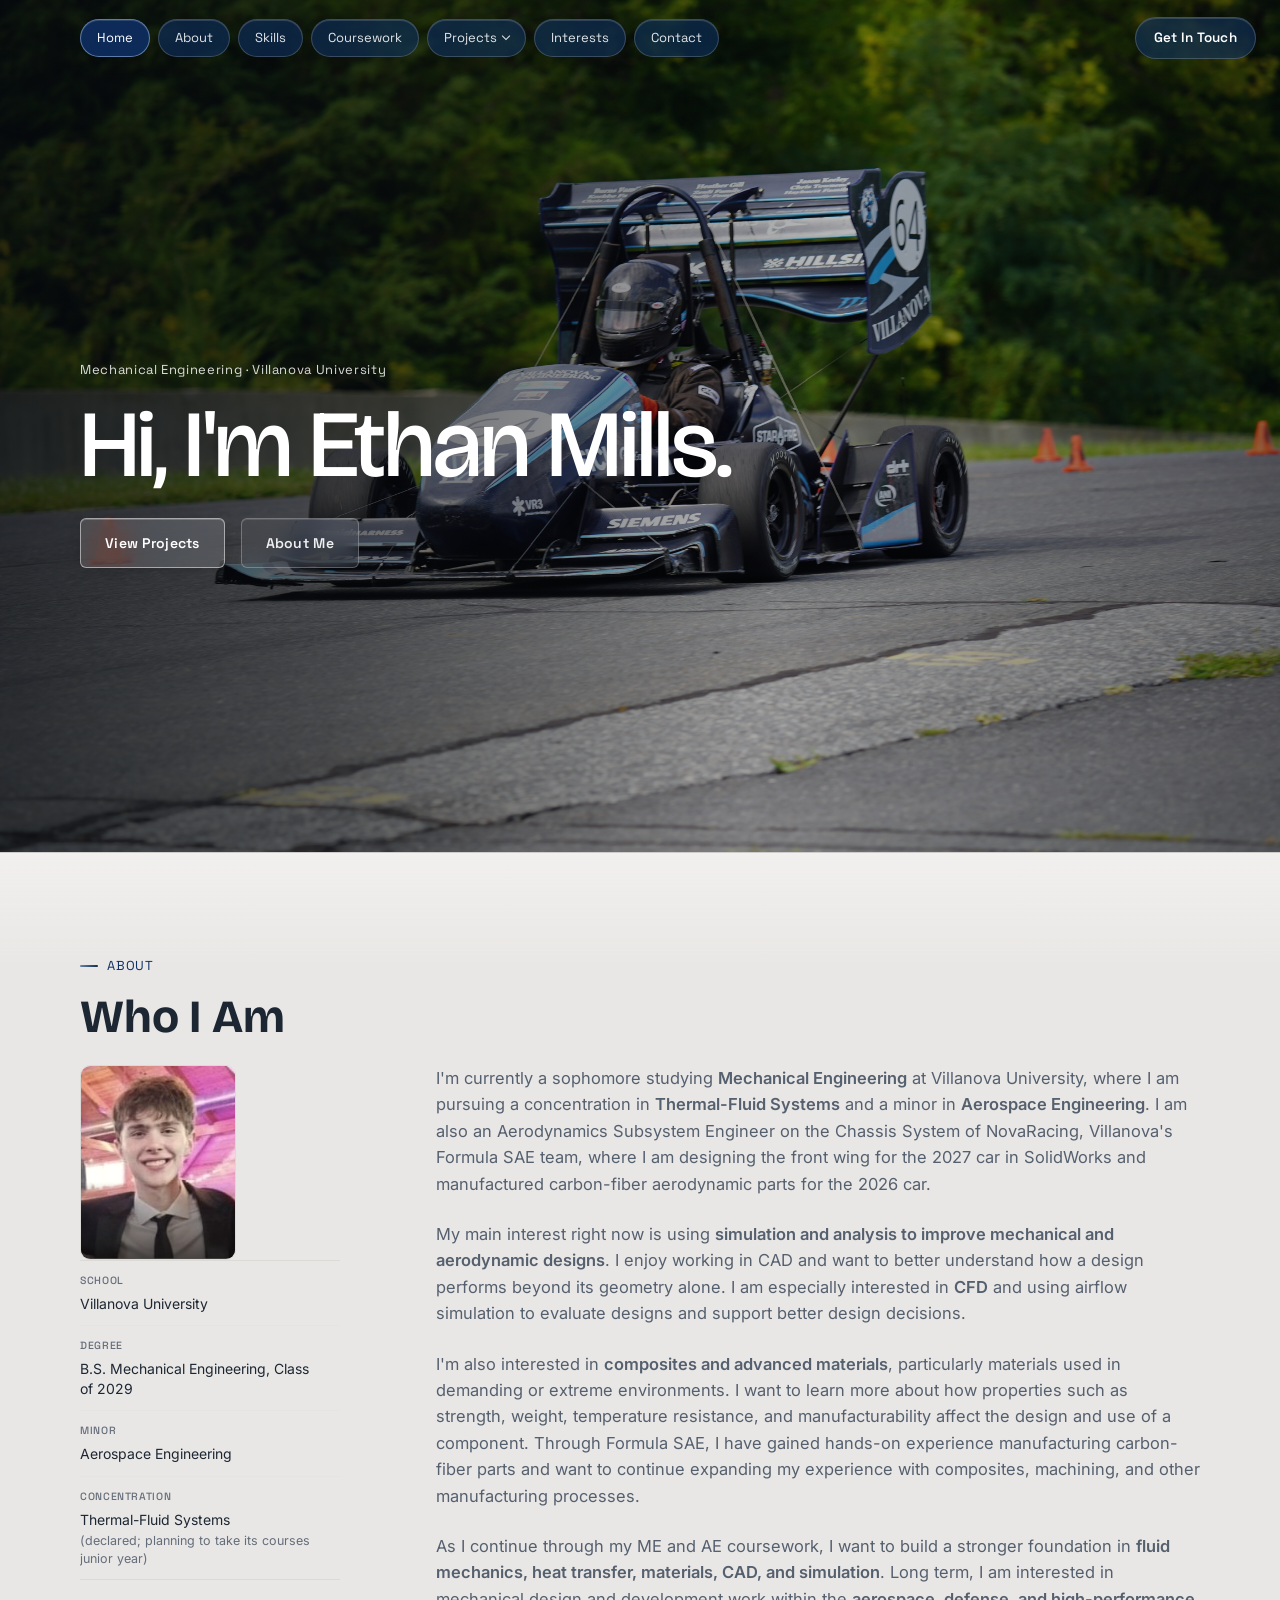
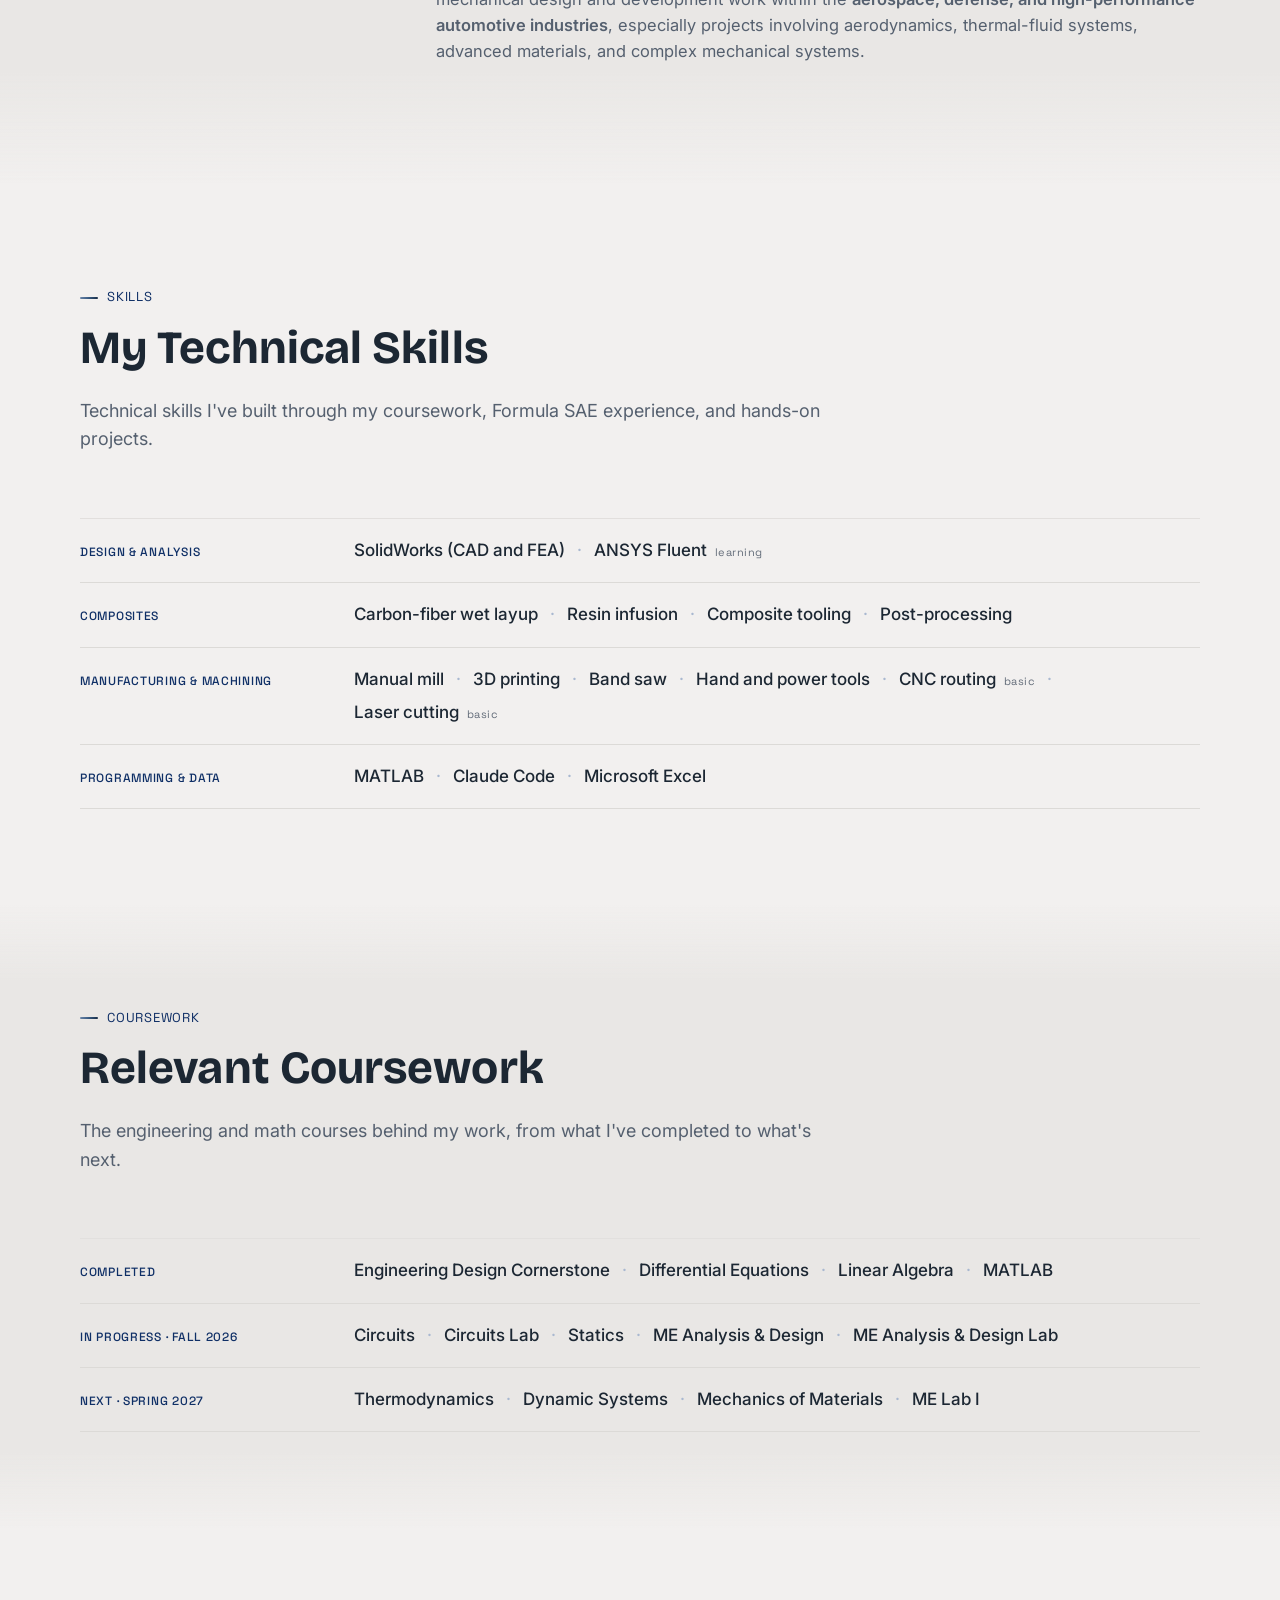
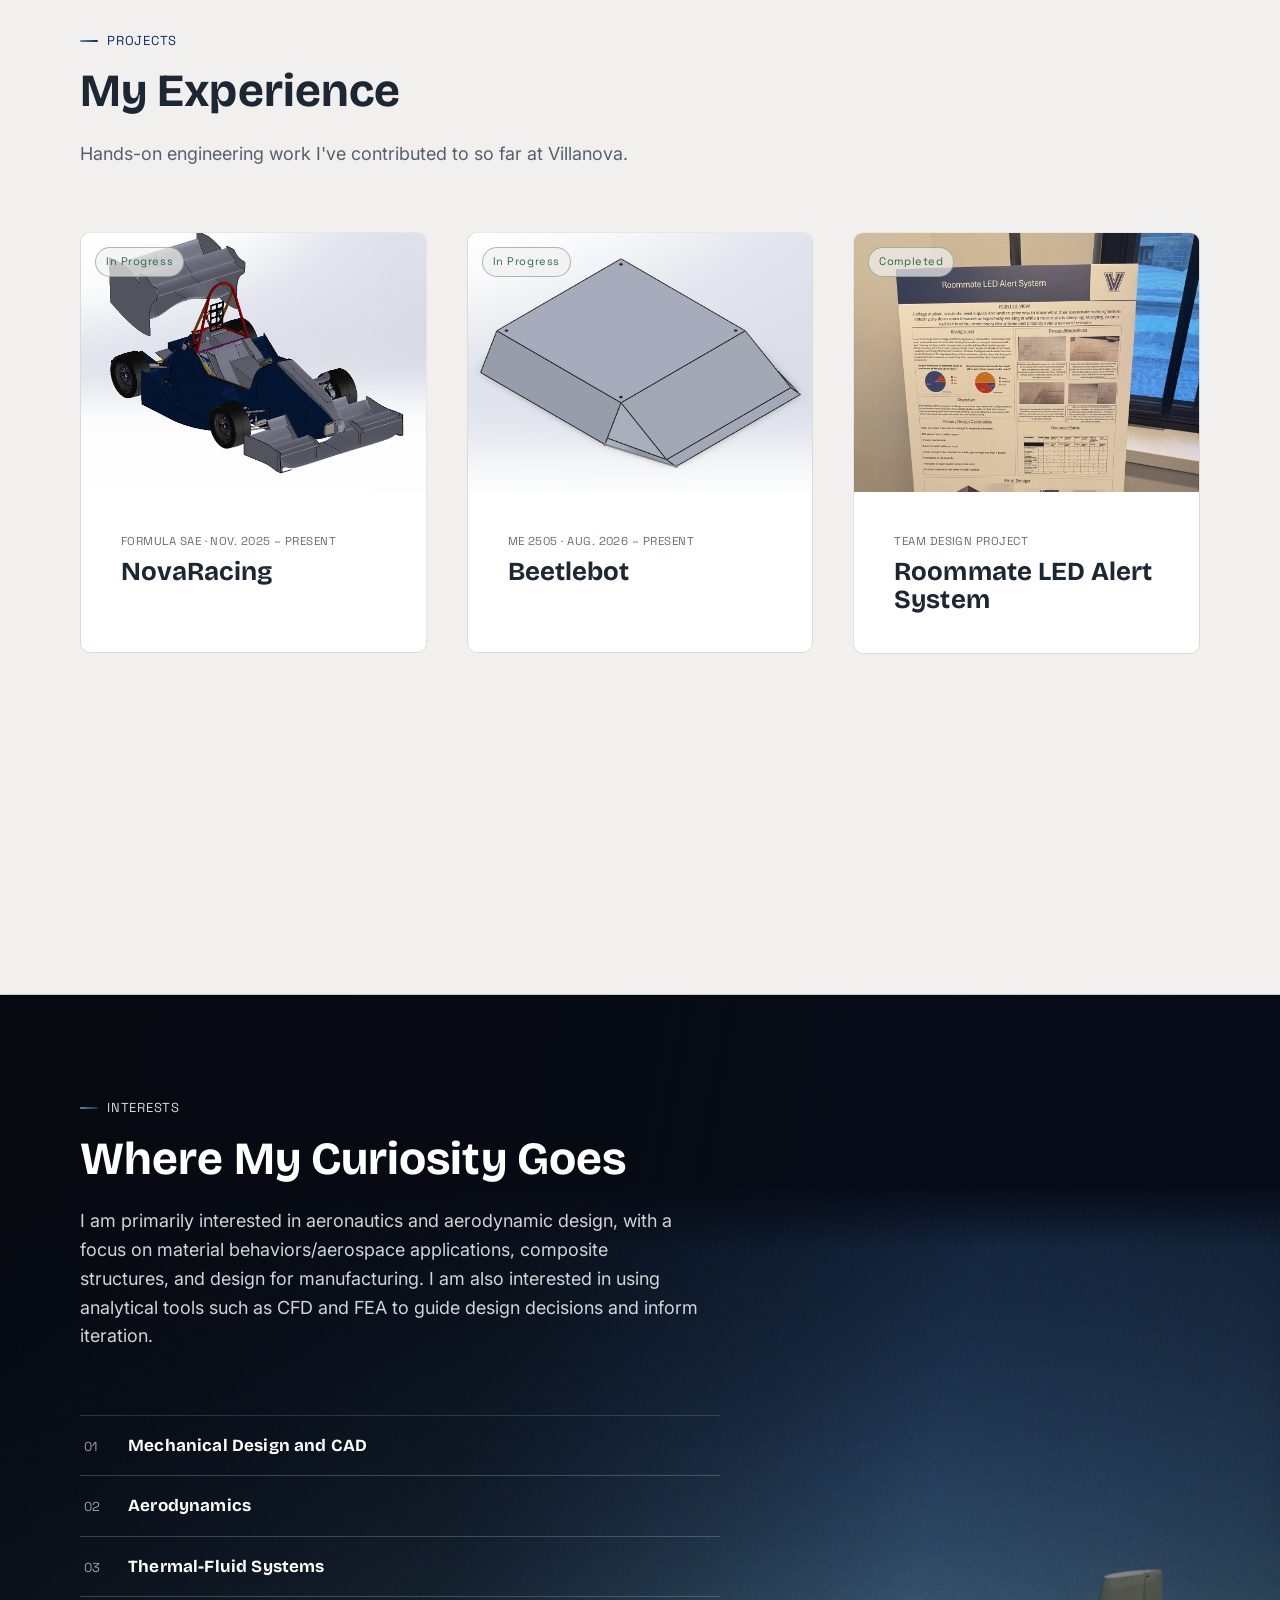
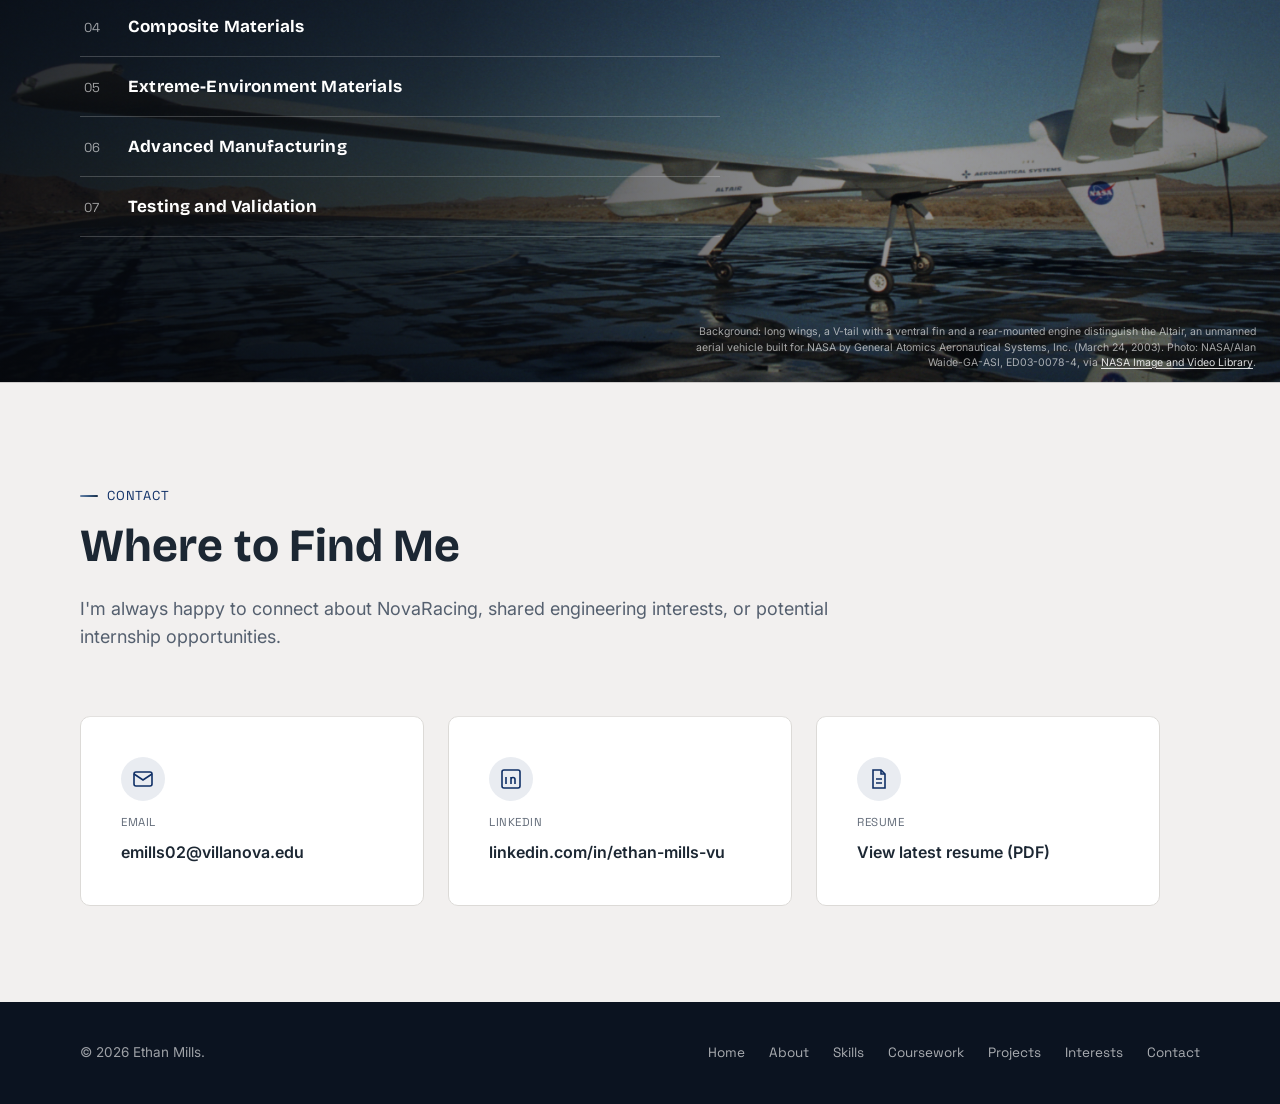
==== commit d1564cb4: "Add Resume card to contact section with downloadable resume PDF Co-Authored-By: Claude Sonnet 5.5 <n" ====
--- a/index.html
+++ b/index.html
@@ -339,6 +339,14 @@
           <span class="contact-label">LinkedIn</span>
           <span class="contact-value">linkedin.com/in/ethan-mills-vu</span>
         </a>
+
+        <a class="contact-card reveal" href="assets/Ethan_Mills_Resume.pdf" target="_blank" rel="noopener noreferrer">
+          <span class="contact-icon" aria-hidden="true">
+            <svg viewBox="0 0 24 24" width="24" height="24" fill="none" stroke="currentColor" stroke-width="1.6"><path d="M6 3h8l4 4v14H6z"/><path d="M14 3v4h4M9 12h6M9 16h6"/></svg>
+          </span>
+          <span class="contact-label">Resume</span>
+          <span class="contact-value">View latest resume (PDF)</span>
+        </a>
       </div>
     </div>
   </section>
--- a/css/styles.css
+++ b/css/styles.css
@@ -727,8 +727,8 @@
 .interest-row{ -webkit-tap-highlight-color: transparent; }
 
 /* ============ CONTACT ============ */
-.contact-grid{ display: grid; grid-template-columns: repeat(2, 1fr); gap: var(--space-md); max-width: 720px; }
-@media (max-width: 620px){ .contact-grid{ grid-template-columns: 1fr; } }
+.contact-grid{ display: grid; grid-template-columns: repeat(3, 1fr); gap: var(--space-md); max-width: 1080px; }
+@media (max-width: 900px){ .contact-grid{ grid-template-columns: 1fr; max-width: 720px; } }
 
 .contact-card{
   position: relative; overflow: hidden;
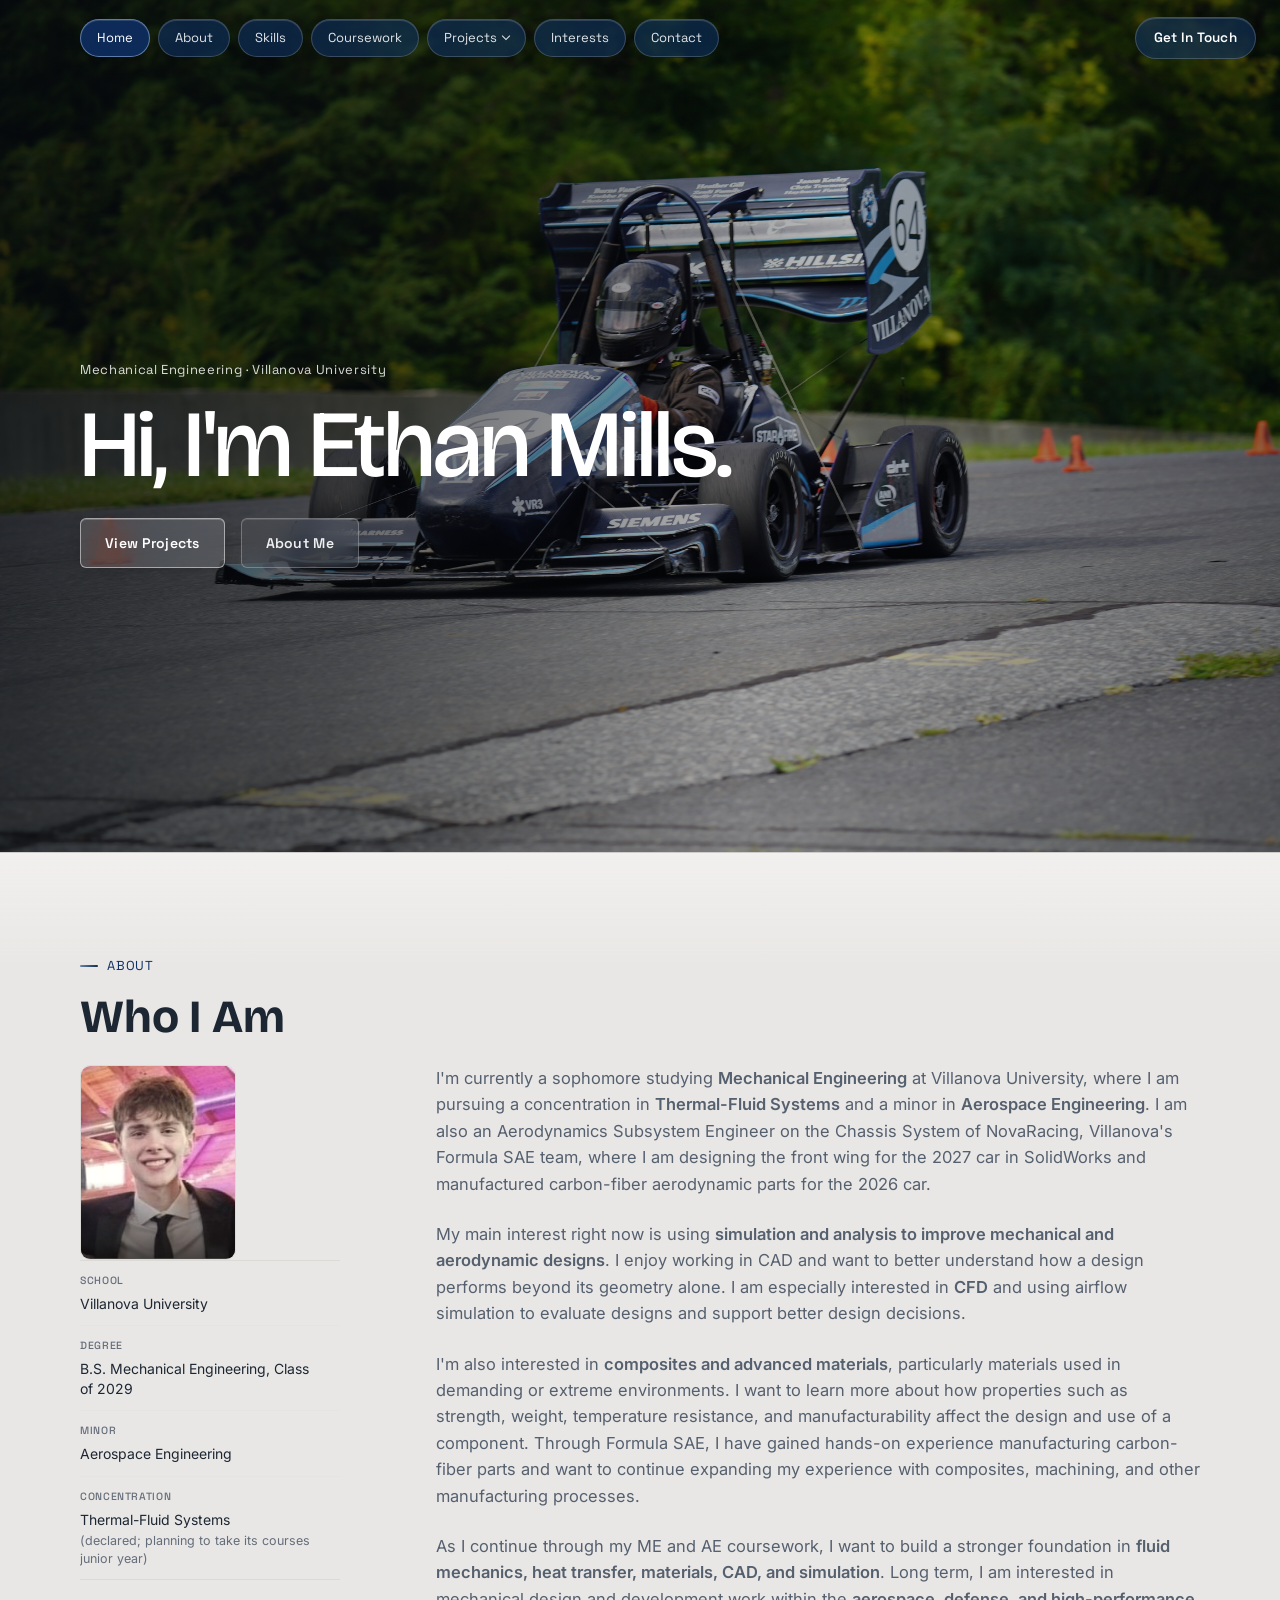
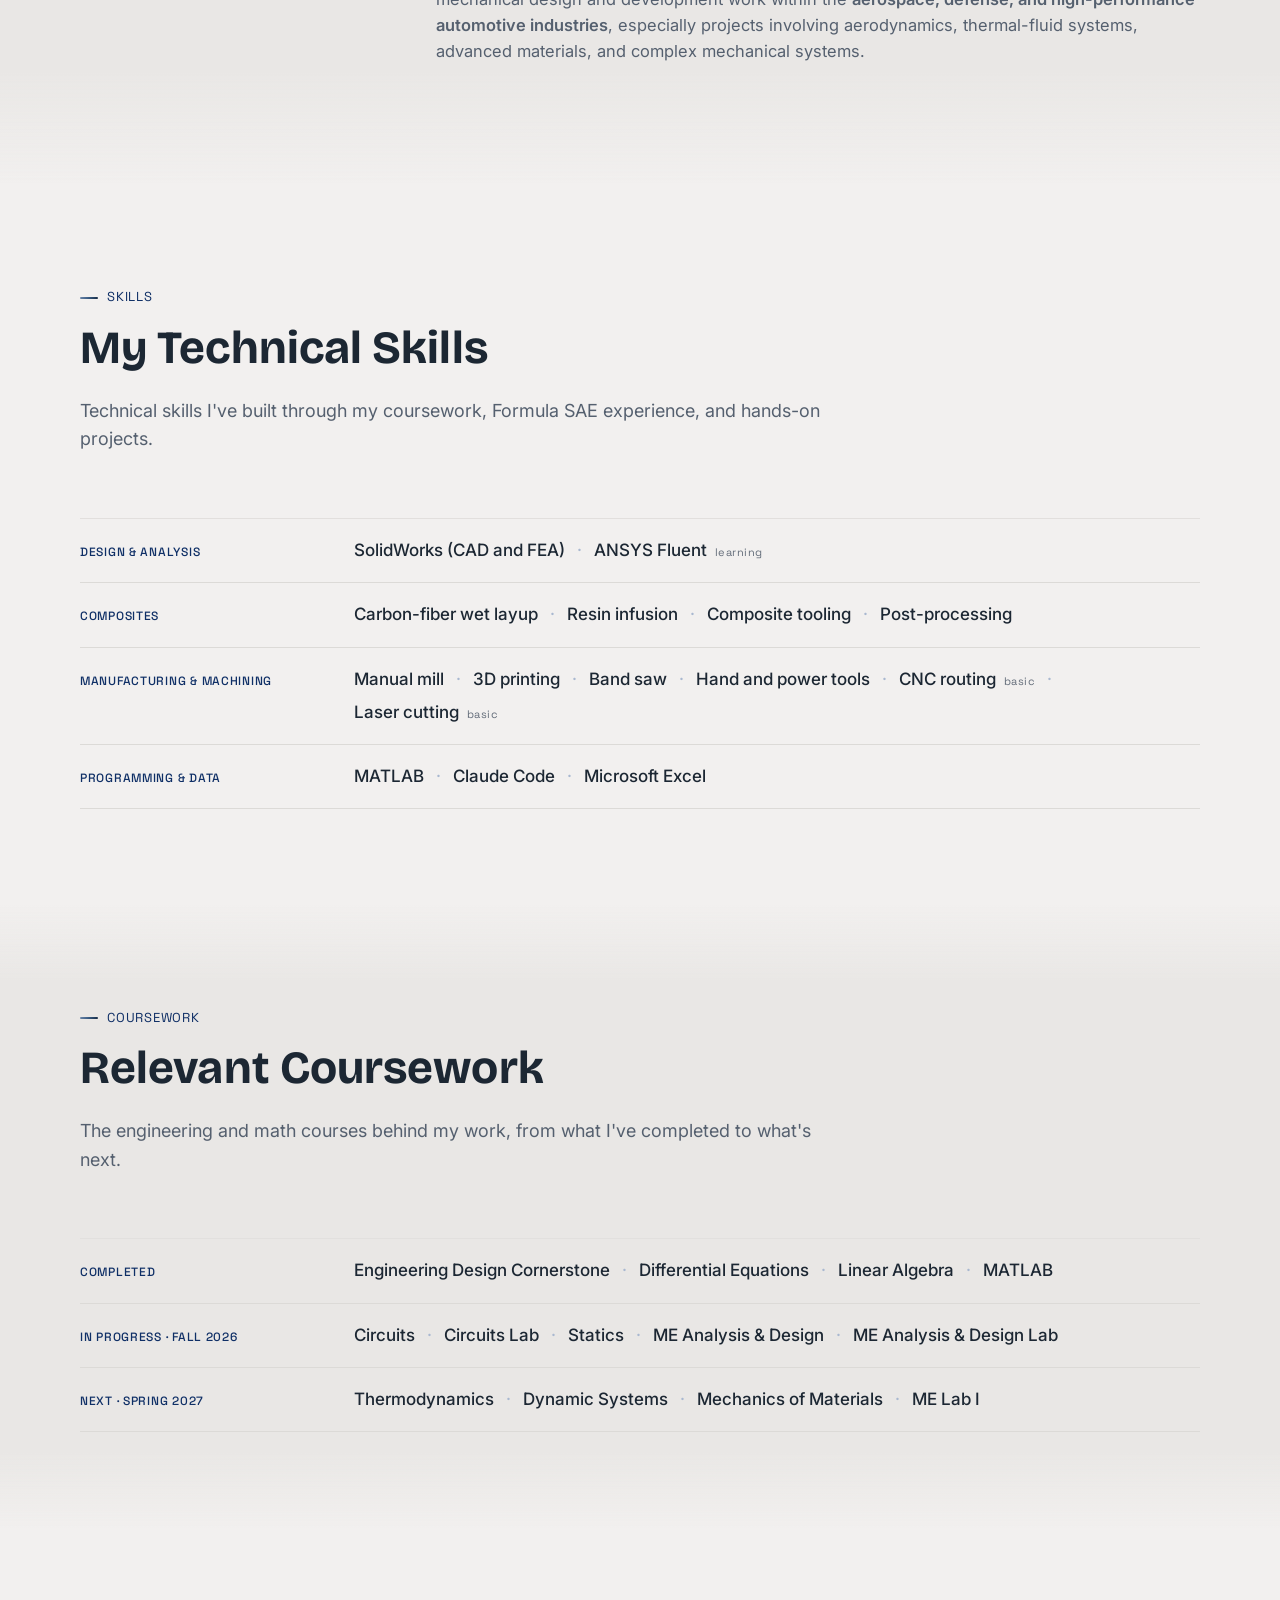
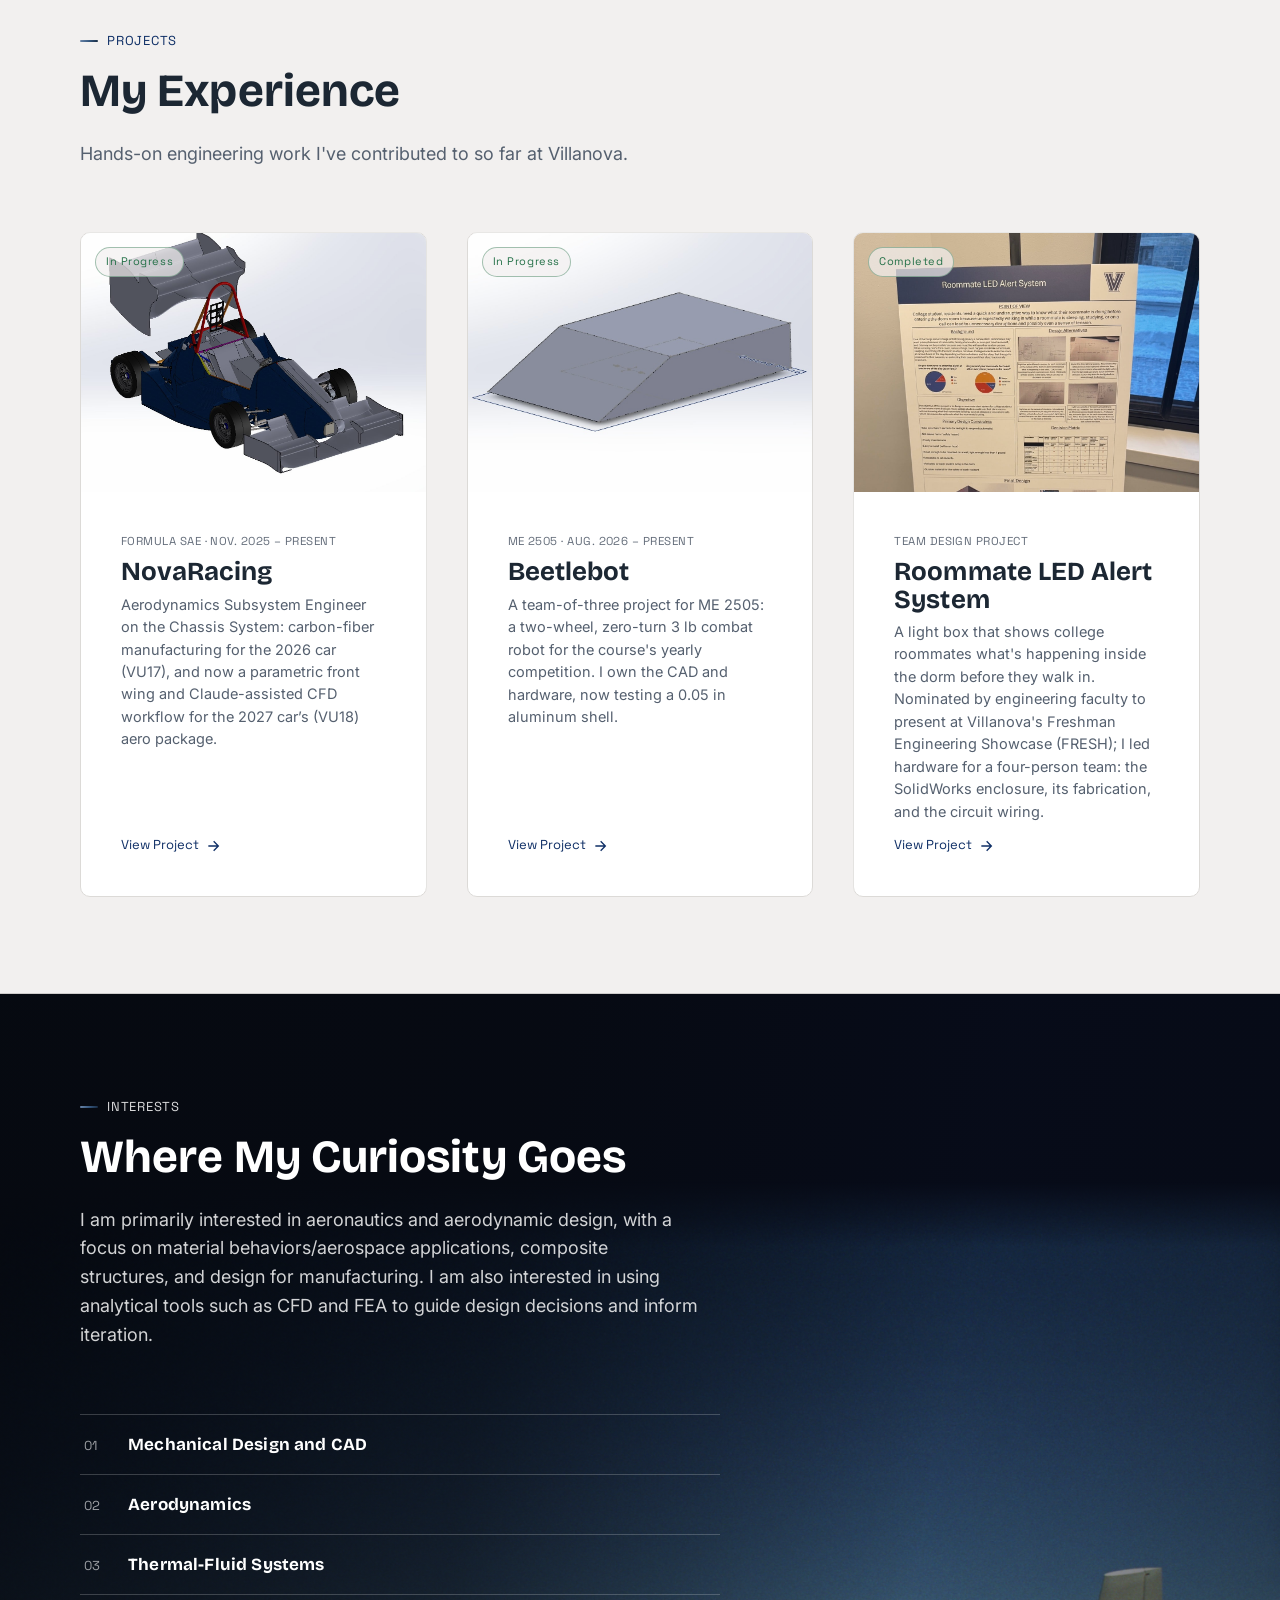
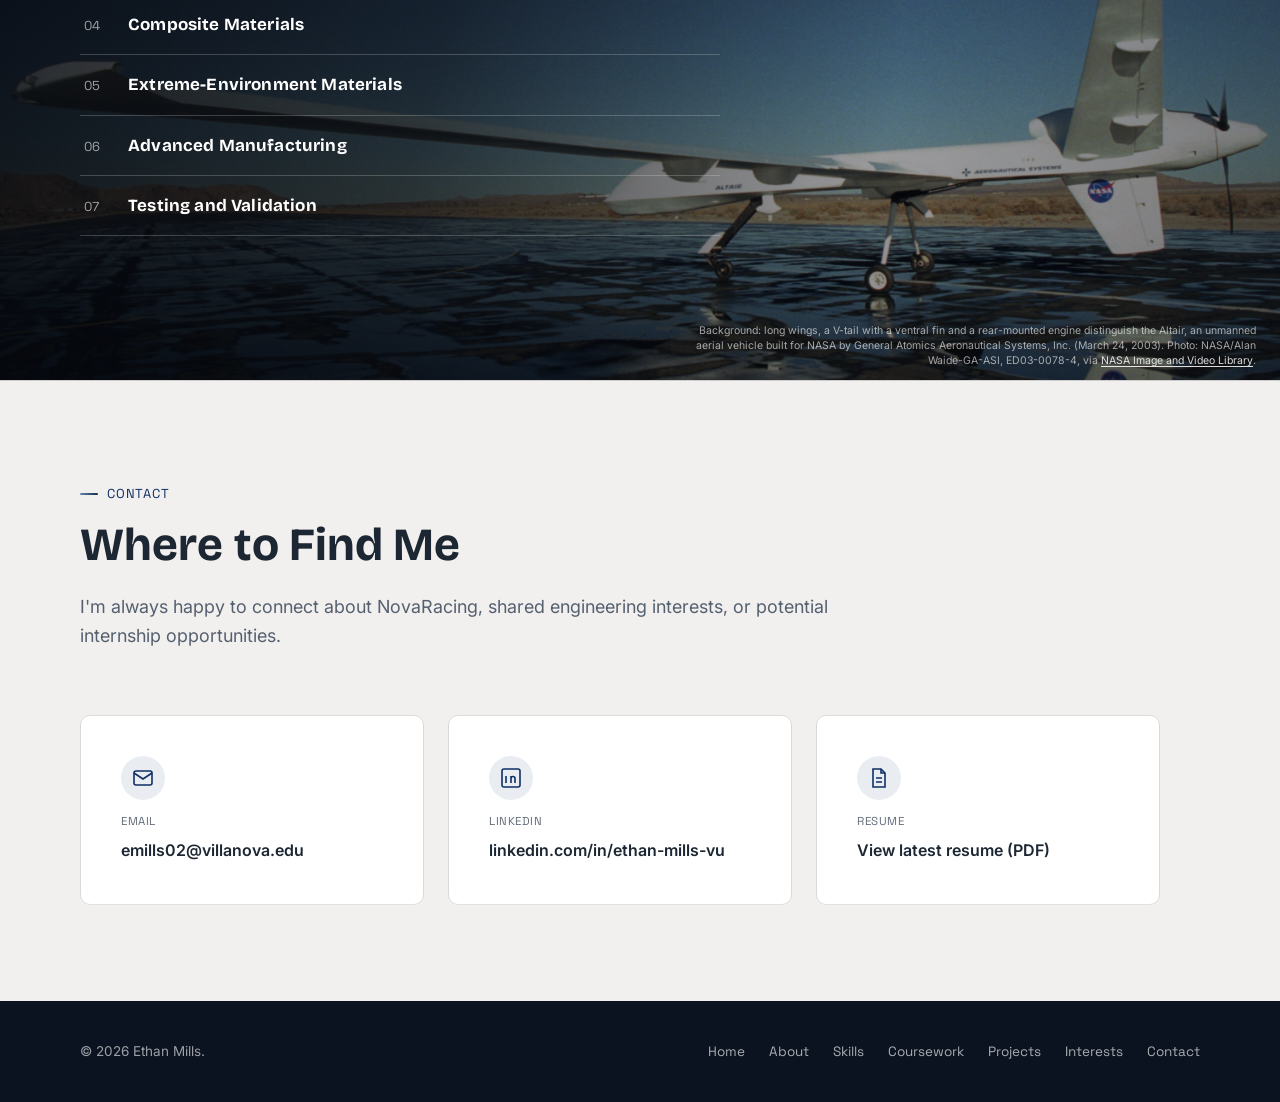
==== commit 288af6e7: "Always-open experience cards; VU18 parametric front wing and CFD workflow update; new Beetlebot shel" ====
--- a/index.html
+++ b/index.html
@@ -220,7 +220,7 @@
             <span class="project-card-eyebrow">Formula SAE &middot; Nov. 2025 &ndash; Present</span>
             <h3>NovaRacing</h3>
             <div class="project-card-more"><div class="project-card-more-inner">
-              <p>Aerodynamics Subsystem Engineer on the Chassis System: carbon-fiber manufacturing for the 2026 car (VU17) and front wing design for the 2027 car (VU18).</p>
+              <p>Aerodynamics Subsystem Engineer on the Chassis System: carbon-fiber manufacturing for the 2026 car (VU17), and now a parametric front wing and Claude-assisted CFD workflow for the 2027 car&rsquo;s (VU18) aero package.</p>
               <span class="project-card-link">View Project <svg viewBox="0 0 24 24" width="16" height="16" fill="none" stroke="currentColor" stroke-width="2"><path d="M5 12h14M13 5l7 7-7 7"/></svg></span>
             </div></div>
           </div>
@@ -228,14 +228,14 @@
 
         <a href="beetlebot.html" class="project-card reveal">
           <div class="project-card-media">
-            <img src="assets/images/beetlebot-card-shell.jpg" alt="Isometric CAD view of the Beetlebot aluminum shell" width="1100" height="825" loading="lazy">
+            <img src="assets/images/beetlebot-card-shell-v2.jpg" alt="Isometric CAD view of the updated Beetlebot aluminum shell" width="1100" height="825" loading="lazy">
             <div class="project-card-tag">In Progress</div>
           </div>
           <div class="project-card-body">
             <span class="project-card-eyebrow">ME 2505 &middot; Aug. 2026 &ndash; Present</span>
             <h3>Beetlebot</h3>
             <div class="project-card-more"><div class="project-card-more-inner">
-              <p>A group project for ME 2505: designing and building a 3 lb combat robot for the course's yearly competition. I own the CAD and hardware design.</p>
+              <p>A team-of-three project for ME 2505: a two-wheel, zero-turn 3 lb combat robot for the course's yearly competition. I own the CAD and hardware, now testing a 0.05 in aluminum shell.</p>
               <span class="project-card-link">View Project <svg viewBox="0 0 24 24" width="16" height="16" fill="none" stroke="currentColor" stroke-width="2"><path d="M5 12h14M13 5l7 7-7 7"/></svg></span>
             </div></div>
           </div>
--- a/css/styles.css
+++ b/css/styles.css
@@ -517,20 +517,14 @@
 
 /* ============ PROJECTS ============ */
 /* Three equal cards across; one column once they'd get too narrow. */
-.projects-grid{ display: grid; grid-template-columns: repeat(3, 1fr); gap: var(--space-lg); align-items: start; }
+.projects-grid{ display: grid; grid-template-columns: repeat(3, 1fr); gap: var(--space-lg); align-items: stretch; }
 @media (max-width: 860px){ .projects-grid{ grid-template-columns: 1fr; } }
 
-/* Two shared sizes from JS: --project-card-closed-h (tallest card with its
-   text folded) and --project-card-open-h (tallest with its text open). A
-   card sits collapsed at the first and grows to the second on hover, so
-   the cards always match each other, closed or open. */
 .project-card{
-  min-height: var(--project-card-closed-h, auto);
   display: flex; flex-direction: column; background: var(--surface); border: 1px solid var(--border);
   border-radius: var(--radius); overflow: hidden;
   transition: border-color 0.3s var(--ease), transform 0.3s var(--ease), box-shadow 0.3s var(--ease), min-height 0.4s var(--ease);
 }
-.project-card:hover, .project-card:focus-within{ min-height: var(--project-card-open-h, auto); }
 a.project-card:hover{ border-color: var(--accent-dim); transform: translateY(-4px); box-shadow: 0 20px 50px -24px rgba(var(--accent-rgb),0.28), 0 30px 60px -34px rgba(var(--accent-rgb),0.14); }
 .project-card-media{ position: relative; aspect-ratio: 4 / 3; overflow: hidden; background: var(--bg-alt); }
 .project-card-media img{ width: 100%; height: 100%; object-fit: cover; transition: transform 0.6s var(--ease), opacity 0.4s var(--ease); filter: saturate(0.85); }
@@ -580,36 +574,11 @@
 .project-card-body h3{ font-size: 26px; }
 .project-card-body p{ color: var(--text-dim); font-size: 14.5px; line-height: 1.55; }
 
-/* Drop-down description: everything under the card title stays folded
-   away until the card is hovered (or focused), then slides open. It
-   animates an explicit height (--more-h, the text's measured height, set
-   by JS), which every browser can transition smoothly. */
-.project-card-more{
-  height: 0; overflow: hidden; opacity: 0; margin-top: -8px;
-  transition: height 0.4s var(--ease), opacity 0.3s var(--ease), margin-top 0.4s var(--ease);
-}
-.project-card-more-inner{ display: flex; flex-direction: column; gap: 8px; }
-.project-card:hover .project-card-more,
-.project-card:focus-within .project-card-more,
-a.project-card:focus-visible .project-card-more{ height: var(--more-h, auto); opacity: 1; margin-top: 0; }
-/* Touch screens have no hover, so each card opens as it scrolls into view. */
-@media (hover: none), (pointer: coarse){
-  .project-card.is-inview .project-card-more{ height: var(--more-h, auto); opacity: 1; margin-top: 0; }
-  .project-card.is-inview{ min-height: var(--project-card-open-h, auto); }
-}
-@media (prefers-reduced-motion: reduce){
-  .project-card-more{ transition: none; }
-  .project-card{ transition-property: border-color, transform, box-shadow; }
-}
-/* Used by JS for synchronous measurements with every card open; never
-   painted. no-anim drops only the size transitions, so a card's scroll
-   reveal is never interrupted. */
-.projects-grid.is-measuring .project-card-more{ height: auto; opacity: 1; margin-top: 0; }
-.projects-grid.is-measuring .project-card{ min-height: var(--project-card-open-h, auto); }
-.projects-grid.is-measuring-closed .project-card-more{ height: 0; opacity: 0; margin-top: -8px; }
-.projects-grid.is-measuring-closed .project-card{ min-height: 0; }
-.projects-grid.no-anim .project-card-more{ transition: none; }
-.projects-grid.no-anim .project-card{ transition-property: border-color, transform, box-shadow; }
+/* Card descriptions are always open; equal-height cards (grid stretch)
+   let the text fill the space below, with the link pinned to the bottom. */
+.project-card-more{ flex: 1; display: flex; flex-direction: column; }
+.project-card-more-inner{ display: flex; flex-direction: column; gap: 8px; flex: 1; }
+.project-card-more-inner .project-card-link{ margin-top: auto; padding-top: 4px; }
 .project-card-link{
   display: inline-flex; align-items: center; gap: 6px; font-family: var(--font-mono); font-size: 13px;
   color: var(--accent); margin-top: 6px;
